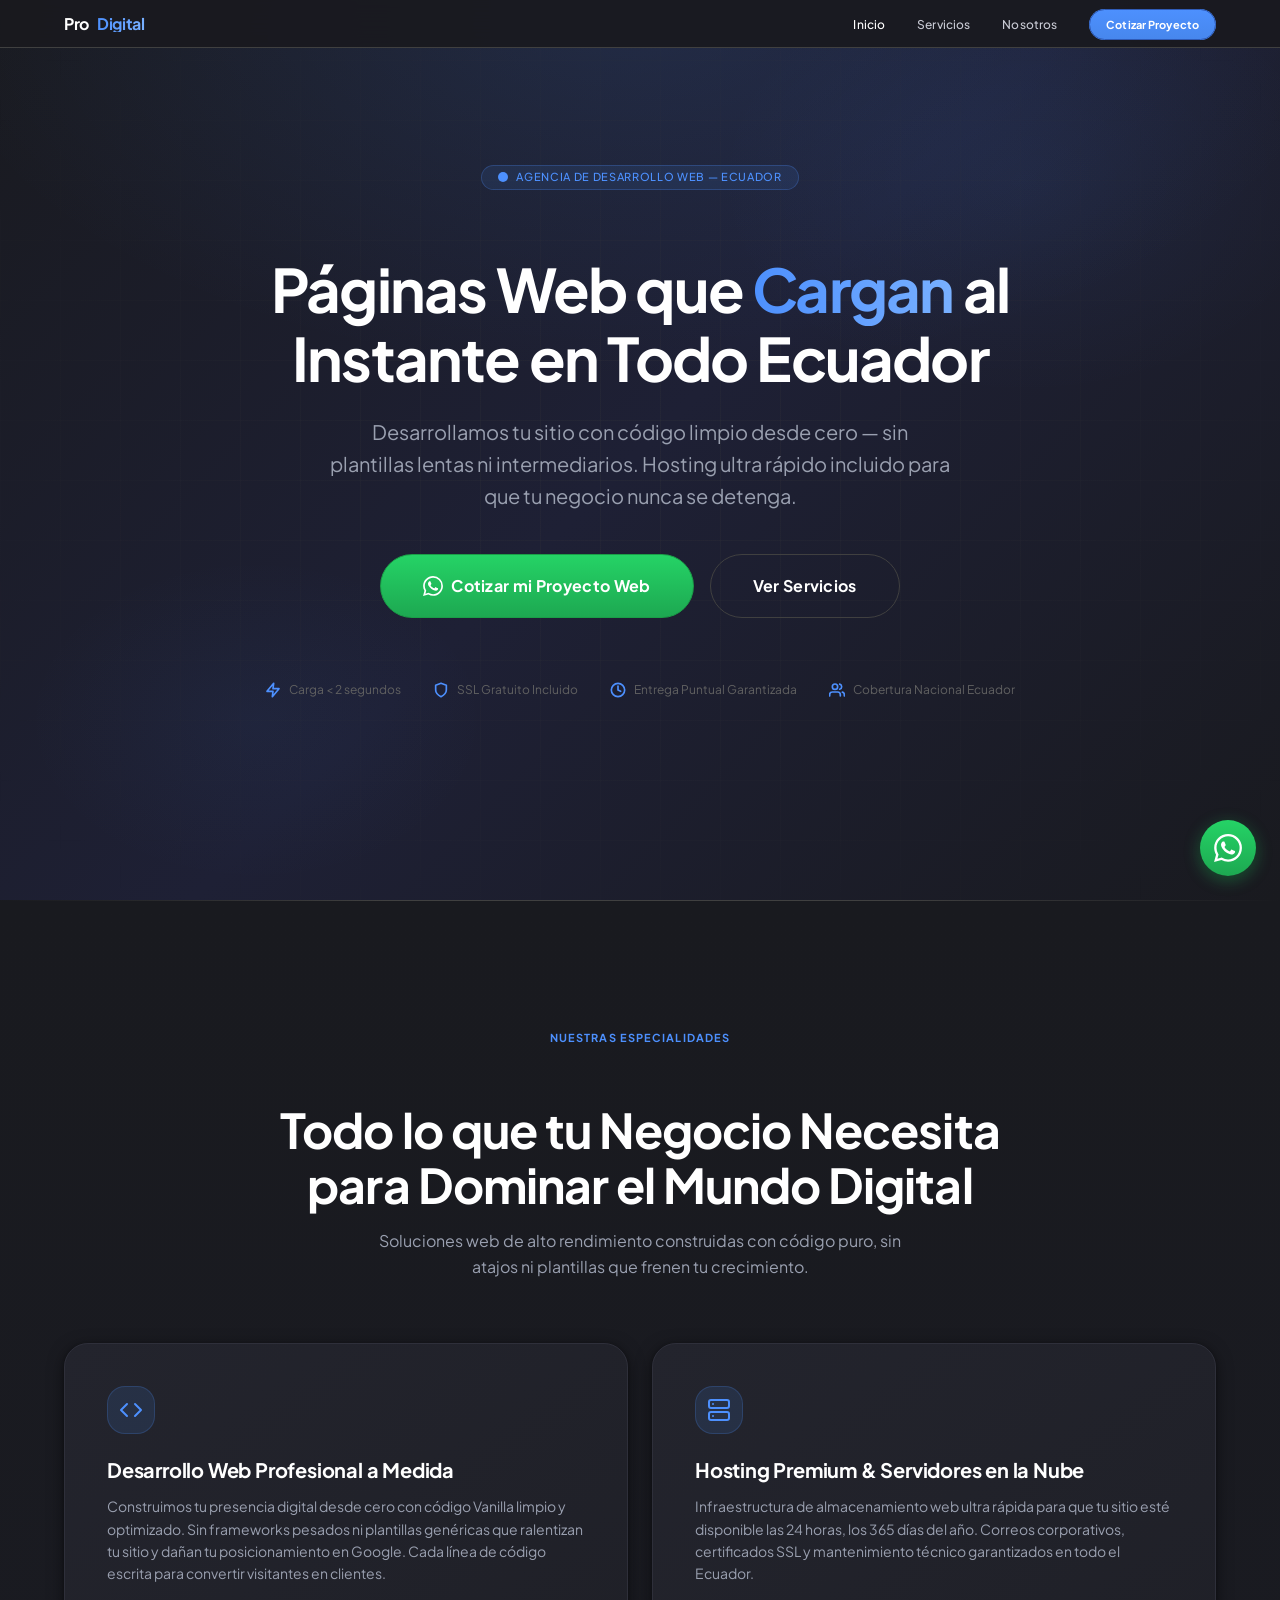
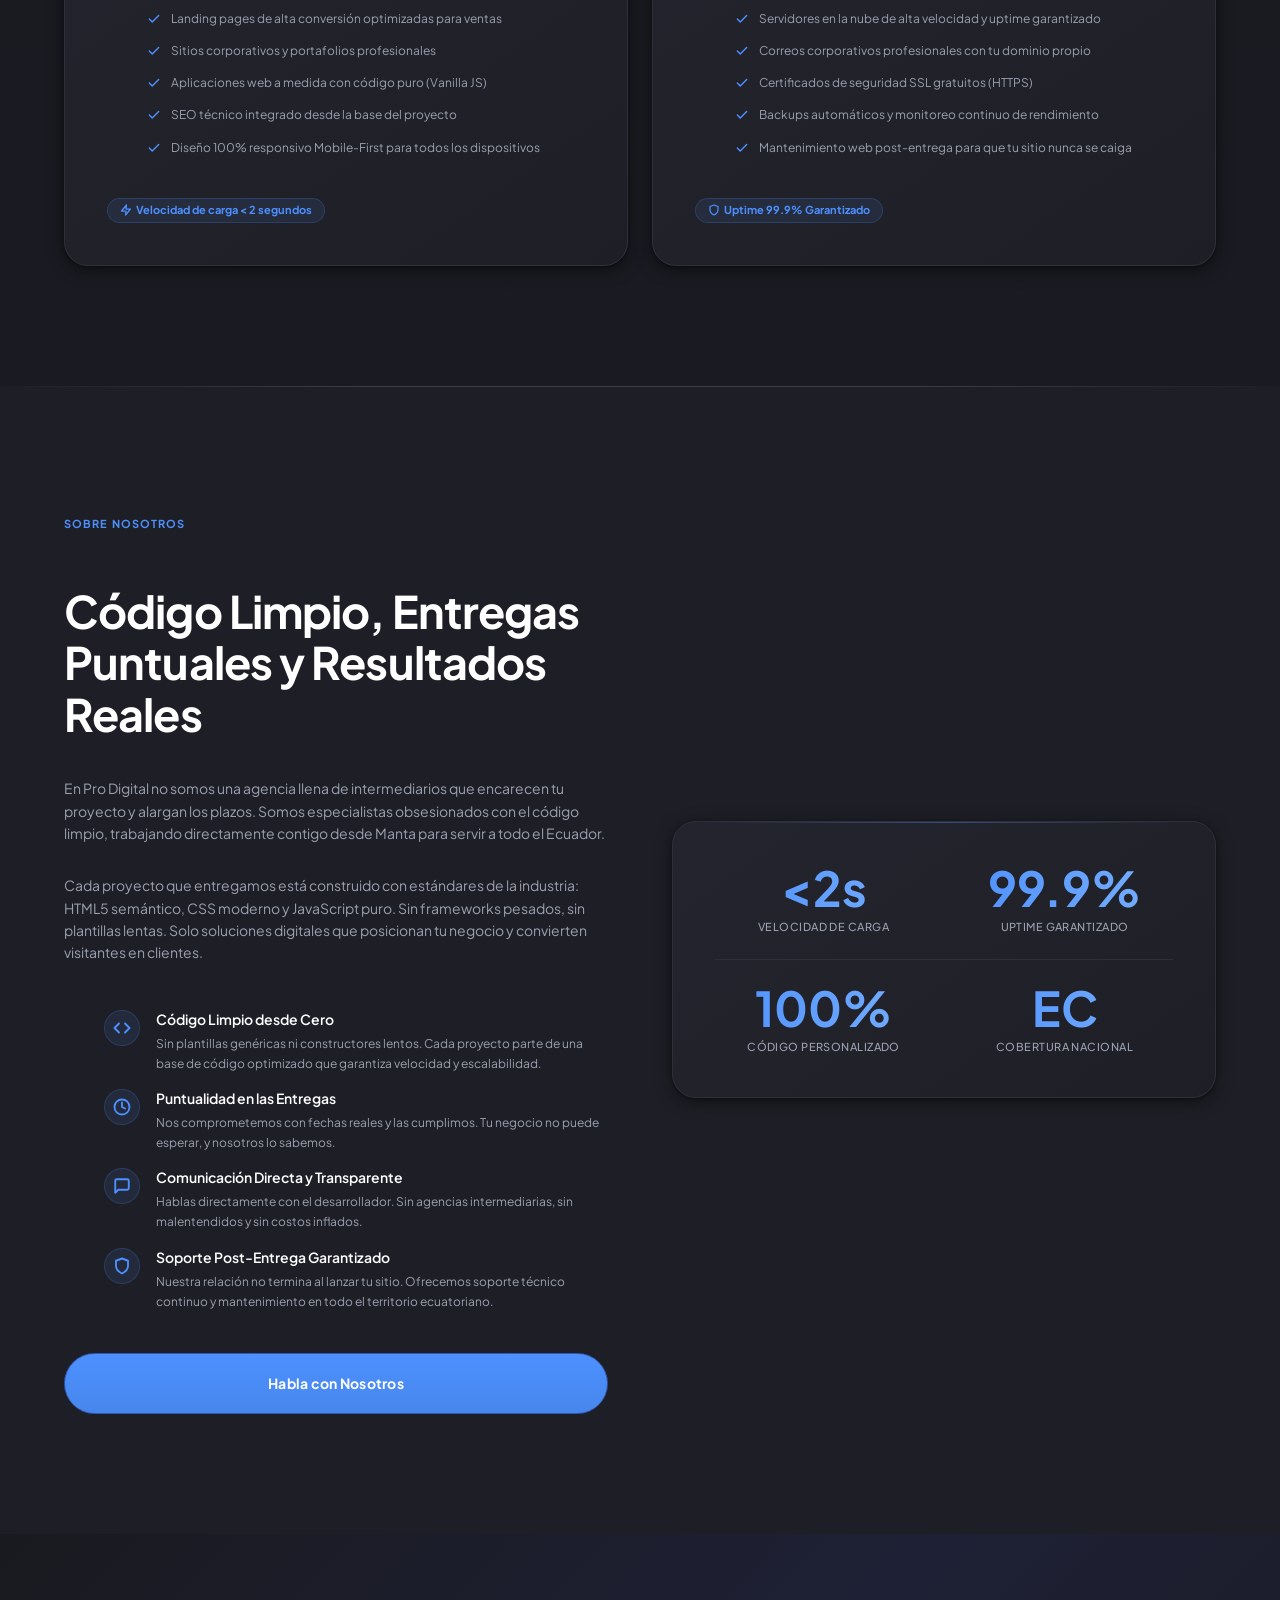
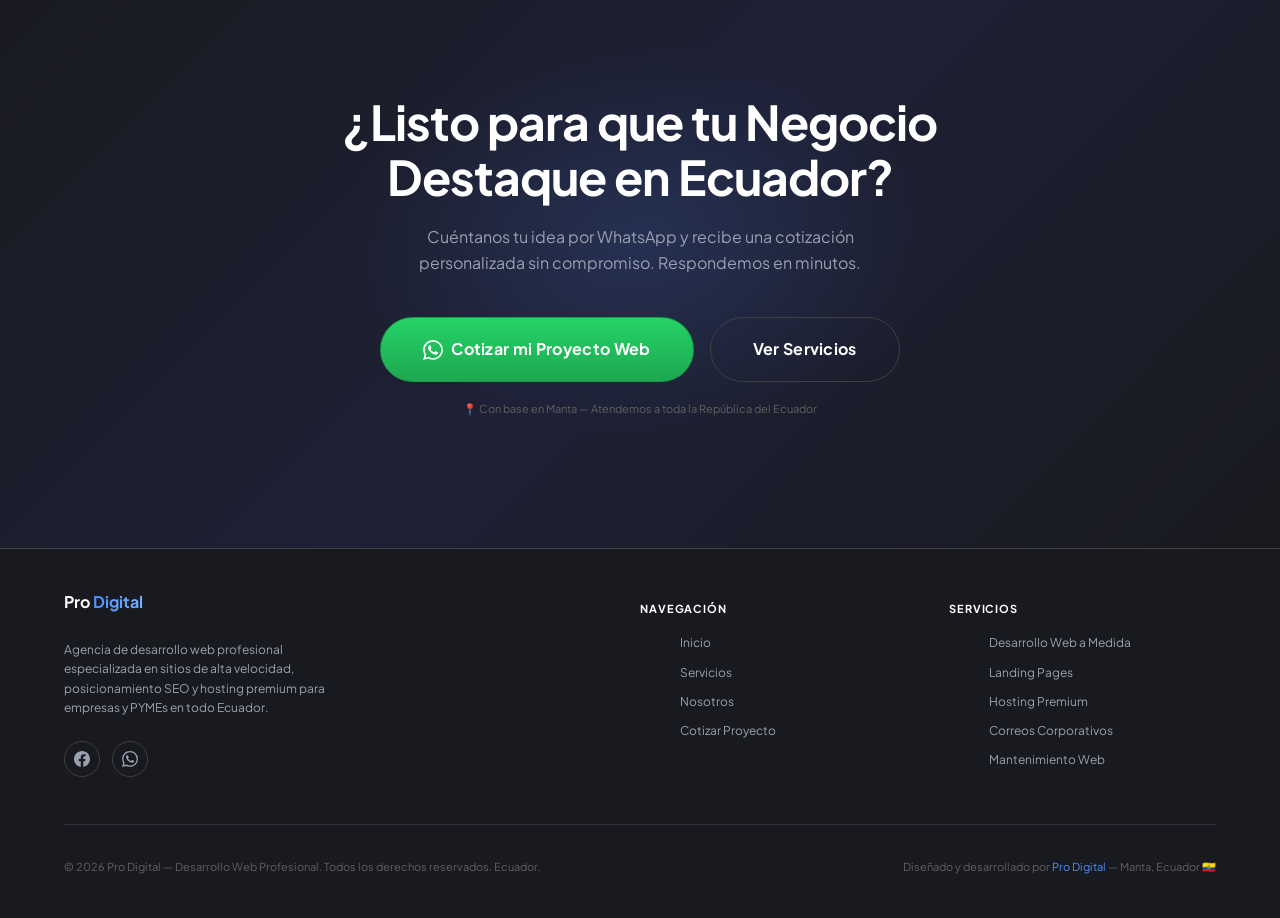
==== Mi pagina Web/index.html @ 0dc7f656 "Update index.html" ====
<!DOCTYPE html>
<html lang="es">
<head>
  <!-- ============================================================
       PRO DIGITAL — index.html
       Agencia de Desarrollo Web Profesional | Ecuador
       ============================================================ -->
  <meta charset="UTF-8" />
  <meta name="viewport" content="width=device-width, initial-scale=1.0" />
  <meta http-equiv="X-UA-Compatible" content="IE=edge" />

  <!-- SEO Básico -->
  <title>Pro Digital — Desarrollo Web Profesional en Ecuador</title>
  <meta name="description" content="Creamos páginas web de alta velocidad, alta conversión y con hosting premium para empresas, profesionales y PYMEs en todo Ecuador. Código limpio desde cero, sin plantillas lentas." />
  <meta name="keywords" content="desarrollo web Ecuador, páginas web profesionales, hosting premium Ecuador, diseño web Manta, agencia web Ecuador, SEO Ecuador, páginas web Manta, desarrollo web Manabí, páginas web para negocios Ecuador, crear página web Ecuador, web profesional Ecuador, diseño web profesional, agencia digital Ecuador" />
  <meta name="author" content="Pro Digital" />
  <meta name="robots" content="index, follow" />

  <!-- Open Graph / Social -->
  <meta property="og:type" content="website" />
  <meta property="og:title" content="Pro Digital — Desarrollo Web Profesional en Ecuador" />
  <meta property="og:description" content="Páginas web cargan en menos de 2 segundos. Código limpio desde cero + hosting ultra rápido para todo Ecuador." />
  <meta property="og:locale" content="es_EC" />
  <meta property="og:url" content="https://www.prodigitalecuador.com" />
  <meta property="og:image" content="https://www.prodigitalecuador.com/og-image.jpg" />
  <meta property="og:image:width" content="1200" />
  <meta property="og:image:height" content="630" />
  <meta property="og:site_name" content="Pro Digital Ecuador" />

  <!-- Twitter Card -->
  <meta name="twitter:card" content="summary_large_image" />
  <meta name="twitter:title" content="Pro Digital — Desarrollo Web Profesional en Ecuador" />
  <meta name="twitter:description" content="Páginas cargan en menos de 2 segundos. Código limpio desde cero + hosting ultra rápido para todo Ecuador." />
  <meta name="twitter:image" content="https://www.prodigitalecuador.com/og-image.jpg" />

  <!-- ============================================================
       PUNTO 8 — SEO LOCAL AVANZADO: JSON-LD Schema.org
       Tipo: ProfessionalService con datos reales de Pro Digital
       ============================================================ -->
  <script type="application/ld+json">
  {
    "@context": "https://schema.org",
    "@type": "ProfessionalService",
    "name": "Pro Digital — Desarrollo Web Profesional",
    "description": "Agencia de desarrollo web profesional especializada en sitios de alta velocidad, posicionamiento SEO y hosting premium para empresas y PYMEs en todo Ecuador. Código limpio desde cero, sin plantillas lentas.",
    "url": "https://www.prodigitalecuador.com",
    "logo": "https://www.prodigitalecuador.com/images/logo.png",
    "image": "https://www.prodigitalecuador.com/images/og-image.jpg",
    "telephone": "+593963143138",
    "email": "contacto@prodigitalecuador.com",
    "foundingDate": "2024",
    "address": {
      "@type": "PostalAddress",
      "streetAddress": "Manta",
      "addressLocality": "Manta",
      "addressRegion": "Manabí",
      "addressCountry": "EC"
    },
    "geo": {
      "@type": "GeoCoordinates",
      "latitude": "-0.9677",
      "longitude": "-80.7089"
    },
    "areaServed": {
      "@type": "Country",
      "name": "Ecuador"
    },
    "serviceType": [
      "Desarrollo Web Profesional a Medida",
      "Landing Pages de Alta Conversión",
      "Hosting Premium y Servidores en la Nube",
      "Correos Corporativos Profesionales",
      "Certificados SSL Gratuitos",
      "Mantenimiento Web",
      "SEO Técnico"
    ],
    "hasOfferCatalog": {
      "@type": "OfferCatalog",
      "name": "Servicios de Desarrollo Web Pro Digital",
      "itemListElement": [
        {
          "@type": "Offer",
          "itemOffered": {
            "@type": "Service",
            "name": "Desarrollo Web Profesional a Medida",
            "description": "Sitios web construidos con código Vanilla limpio y optimizado. Landing pages, sitios corporativos y aplicaciones web sin frameworks pesados ni plantillas genéricas."
          }
        },
        {
          "@type": "Offer",
          "itemOffered": {
            "@type": "Service",
            "name": "Hosting Premium & Servidores en la Nube",
            "description": "Infraestructura ultra rápida con uptime 99.9% garantizado, correos corporativos, certificados SSL y mantenimiento web continuo para todo Ecuador."
          }
        }
      ]
    },
    "contactPoint": {
      "@type": "ContactPoint",
      "contactType": "customer service",
      "telephone": "+593963143138",
      "contactOption": "TollFree",
      "areaServed": "EC",
      "availableLanguage": "Spanish"
    },
    "sameAs": [
      "https://www.facebook.com/prodigitalec"
    ],
    "priceRange": "$$",
    "openingHoursSpecification": {
      "@type": "OpeningHoursSpecification",
      "dayOfWeek": [
        "Monday", "Tuesday", "Wednesday", "Thursday", "Friday"
      ],
      "opens": "09:00",
      "closes": "18:00"
    }
  }
  </script>

  <!-- Preconectar a Google Fonts -->
  <link rel="preconnect" href="https://fonts.googleapis.com" />
  <link rel="preconnect" href="https://fonts.gstatic.com" crossorigin />
  <!-- Carga de fuente no bloqueante -->
  <link
    rel="preload"
    href="https://fonts.googleapis.com/css2?family=Plus+Jakarta+Sans:wght@400;500;600;700&display=swap"
    as="style"
    onload="this.onload=null;this.rel='stylesheet'"
  />
  <!-- Fallback sin JS -->
  <noscript>
    <link
      rel="stylesheet"
      href="https://fonts.googleapis.com/css2?family=Plus+Jakarta+Sans:wght@400;500;600;700&display=swap"
    />
  </noscript>

  <!-- Canonical URL -->
  <link rel="canonical" href="https://www.prodigitalecuador.com" />

  <!-- Reset de estilos -->
  <link rel="stylesheet" href="normalize.css" />

  <!-- Hoja de estilos principal -->
  <link rel="stylesheet" href="styles.css" />

  <!-- Favicon inline SVG -->
  <link
    rel="icon"
    href="data:image/svg+xml,<svg xmlns='http://www.w3.org/2000/svg' viewBox='0 0 32 32'><rect width='32' height='32' rx='8' fill='%234d90fe'/><text x='50%' y='56%' dominant-baseline='middle' text-anchor='middle' font-family='Google Sans,sans-serif' font-weight='700' font-size='18' fill='white'>PD</text></svg>"
  />
</head>

<body>

  <!-- ============================================================
       BOTÓN FLOTANTE DE WHATSAPP
       PUNTO 6 — Fix UX Mobile: tooltip oculto en mobile vía CSS,
       contenedor con overflow:hidden para evitar scroll horizontal
       ============================================================ -->
  <a
    href="https://wa.me/593963143138?text=Hola%2C%20me%20interesa%20cotizar%20mi%20proyecto%20web"
    class="whatsapp-float"
    target="_blank"
    rel="noopener noreferrer"
    aria-label="Contactar por WhatsApp — escríbenos ahora"
    title="Escríbenos por WhatsApp"
  >
    <!-- PUNTO 10 — aria-hidden en SVG decorativo -->
    <svg
      aria-hidden="true"
      focusable="false"
      width="28"
      height="28"
      viewBox="0 0 24 24"
      fill="currentColor"
    >
      <path d="M17.472 14.382c-.297-.149-1.758-.867-2.03-.967-.273-.099-.471-.148-.67.15-.197.297-.767.966-.94 1.164-.173.199-.347.223-.644.075-.297-.15-1.255-.463-2.39-1.475-.883-.788-1.48-1.761-1.653-2.059-.173-.297-.018-.458.13-.606.134-.133.298-.347.446-.52.149-.174.198-.298.298-.497.099-.198.05-.371-.025-.52-.075-.149-.669-1.612-.916-2.207-.242-.579-.487-.5-.669-.51-.173-.008-.371-.01-.57-.01-.198 0-.52.074-.792.372-.272.297-1.04 1.016-1.04 2.479 0 1.462 1.065 2.875 1.213 3.074.149.198 2.096 3.2 5.077 4.487.709.306 1.262.489 1.694.625.712.227 1.36.195 1.871.118.571-.085 1.758-.719 2.006-1.413.248-.694.248-1.289.173-1.413-.074-.124-.272-.198-.57-.347m-5.421 7.403h-.004a9.87 9.87 0 01-5.031-1.378l-.361-.214-3.741.982.998-3.648-.235-.374a9.86 9.86 0 01-1.51-5.26c.001-5.45 4.436-9.884 9.888-9.884 2.64 0 5.122 1.03 6.988 2.898a9.825 9.825 0 012.893 6.994c-.003 5.45-4.437 9.884-9.885 9.884m8.413-18.297A11.815 11.815 0 0012.05 0C5.495 0 .16 5.335.157 11.892c0 2.096.547 4.142 1.588 5.945L.057 24l6.305-1.654a11.882 11.882 0 005.683 1.448h.005c6.554 0 11.89-5.335 11.893-11.893a11.821 11.821 0 00-3.48-8.413Z"/>
    </svg>

    <!-- Tooltip: visible solo en desktop (>=768px) vía CSS -->
    <span class="whatsapp-float__tooltip" aria-hidden="true">¡Escríbenos ahora!</span>
  </a>


  <!-- ============================================================
       HEADER / NAVEGACIÓN PRINCIPAL
       ============================================================ -->
  <header class="site-header" id="site-header">
    <nav class="nav container" aria-label="Navegación principal">

      <!-- Logo -->
      <a href="#home" class="nav__logo" aria-label="Pro Digital — Ir al inicio">
        Pro <span>Digital</span>
      </a>

      <!-- Links de navegación (desktop) -->
      <ul class="nav__links" role="list">
        <li><a href="#home">Inicio</a></li>
        <li><a href="#services">Servicios</a></li>
        <li><a href="#about">Nosotros</a></li>
        <li>
          <a
            href="https://wa.me/593963143138?text=Hola%2C%20me%20interesa%20cotizar%20un%20proyecto%20web%20con%20Pro%20Digital."
            class="nav__cta"
            target="_blank"
            rel="noopener noreferrer"
          >
            Cotizar Proyecto
          </a>
        </li>
      </ul>

      <!-- PUNTOS 9 y 10 — Botón hamburguesa con aria-label,
           aria-expanded y aria-controls correctos -->
      <button
        class="nav__hamburger"
        id="hamburger-btn"
        aria-label="Abrir menú de navegación"
        aria-expanded="false"
        aria-controls="mobile-menu"
        type="button"
      >
        <!-- PUNTO 10 — aria-hidden en líneas decorativas del hamburguesa -->
        <span class="nav__hamburger-line" aria-hidden="true"></span>
        <span class="nav__hamburger-line" aria-hidden="true"></span>
        <span class="nav__hamburger-line" aria-hidden="true"></span>
      </button>

    </nav>

    <!-- Menú móvil desplegable -->
    <nav
      class="nav__mobile-menu"
      id="mobile-menu"
      aria-label="Menú móvil"
      aria-hidden="true"
    >
      <a href="#home" class="mobile-nav-link">Inicio</a>
      <a href="#services" class="mobile-nav-link">Servicios</a>
      <a href="#about" class="mobile-nav-link">Nosotros</a>
      <a
        href="https://wa.me/593963143138?text=Hola%2C%20me%20interesa%20cotizar%20un%20proyecto%20web%20con%20Pro%20Digital."
        class="mobile-nav-link"
        target="_blank"
        rel="noopener noreferrer"
      >
        Cotizar por WhatsApp
      </a>
    </nav>
  </header>


  <!-- ============================================================
       CONTENIDO PRINCIPAL
       ============================================================ -->
  <main>

    <!-- ============================================================
         SECCIÓN HERO
         ============================================================ -->
    <section id="home" class="hero" aria-labelledby="hero-title">
      <div class="hero__content">

        <!-- Badge de presentación -->
        <p class="hero__badge reveal">
          <!-- PUNTO 10 — aria-hidden en SVG decorativo -->
          <svg
            width="10"
            height="10"
            viewBox="0 0 10 10"
            fill="currentColor"
            aria-hidden="true"
            focusable="false"
          >
            <circle cx="5" cy="5" r="5"/>
          </svg>
          Agencia de Desarrollo Web — Ecuador
        </p>

        <!-- H1 principal -->
        <h1 class="hero__title reveal reveal--delay-1" id="hero-title">
          Páginas Web que
          <span class="hero__title-accent">Cargan</span>
          al Instante en Todo Ecuador
        </h1>

        <!-- Subtítulo / propuesta de valor -->
        <p class="hero__subtitle reveal reveal--delay-2">
          Desarrollamos tu sitio con código limpio desde cero — sin plantillas lentas ni
          intermediarios. Hosting ultra rápido incluido para que tu negocio nunca se detenga.
        </p>

        <!-- Grupo de botones CTA -->
        <div class="hero__cta-group reveal reveal--delay-3">
          <a
            href="https://wa.me/593963143138?text=Hola%2C%20me%20interesa%20cotizar%20un%20proyecto%20web%20con%20Pro%20Digital."
            class="btn btn--whatsapp btn--lg"
            target="_blank"
            rel="noopener noreferrer"
            aria-label="Cotizar mi proyecto web por WhatsApp"
          >
            <span class="btn__icon" aria-hidden="true">
              <svg width="20" height="20" viewBox="0 0 24 24" fill="currentColor" aria-hidden="true" focusable="false">
                <path d="M17.472 14.382c-.297-.149-1.758-.867-2.03-.967-.273-.099-.471-.148-.67.15-.197.297-.767.966-.94 1.164-.173.199-.347.223-.644.075-.297-.15-1.255-.463-2.39-1.475-.883-.788-1.48-1.761-1.653-2.059-.173-.297-.018-.458.13-.606.134-.133.298-.347.446-.52.149-.174.198-.298.298-.497.099-.198.05-.371-.025-.52-.075-.149-.669-1.612-.916-2.207-.242-.579-.487-.5-.669-.51-.173-.008-.371-.01-.57-.01-.198 0-.52.074-.792.372-.272.297-1.04 1.016-1.04 2.479 0 1.462 1.065 2.875 1.213 3.074.149.198 2.096 3.2 5.077 4.487.709.306 1.262.489 1.694.625.712.227 1.36.195 1.871.118.571-.085 1.758-.719 2.006-1.413.248-.694.248-1.289.173-1.413-.074-.124-.272-.198-.57-.347m-5.421 7.403h-.004a9.87 9.87 0 01-5.031-1.378l-.361-.214-3.741.982.998-3.648-.235-.374a9.86 9.86 0 01-1.51-5.26c.001-5.45 4.436-9.884 9.888-9.884 2.64 0 5.122 1.03 6.988 2.898a9.825 9.825 0 012.893 6.994c-.003 5.45-4.437 9.884-9.885 9.884m8.413-18.297A11.815 11.815 0 0012.05 0C5.495 0 .16 5.335.157 11.892c0 2.096.547 4.142 1.588 5.945L.057 24l6.305-1.654a11.882 11.882 0 005.683 1.448h.005c6.554 0 11.89-5.335 11.893-11.893a11.821 11.821 0 00-3.48-8.413z"/>
              </svg>
            </span>
            Cotizar mi Proyecto Web
          </a>
          <a href="#services" class="btn btn--secondary btn--lg">
            Ver Servicios
          </a>
        </div>

        <!-- Indicadores de confianza -->
        <div class="hero__trust reveal reveal--delay-4" aria-label="Indicadores de confianza">

          <div class="hero__trust-item">
            <!-- PUNTO 10 — aria-hidden en todos los SVG decorativos -->
            <svg width="16" height="16" viewBox="0 0 24 24" fill="none" stroke="currentColor" stroke-width="2.5" stroke-linecap="round" stroke-linejoin="round" aria-hidden="true" focusable="false">
              <polyline points="13 2 3 14 12 14 11 22 21 10 12 10 13 2"/>
            </svg>
            <span>Carga &lt; 2 segundos</span>
          </div>

          <div class="hero__trust-item">
            <svg width="16" height="16" viewBox="0 0 24 24" fill="none" stroke="currentColor" stroke-width="2.5" stroke-linecap="round" stroke-linejoin="round" aria-hidden="true" focusable="false">
              <path d="M12 22s8-4 8-10V5l-8-3-8 3v7c0 6 8 10 8 10z"/>
            </svg>
            <span>SSL Gratuito Incluido</span>
          </div>

          <div class="hero__trust-item">
            <svg width="16" height="16" viewBox="0 0 24 24" fill="none" stroke="currentColor" stroke-width="2.5" stroke-linecap="round" stroke-linejoin="round" aria-hidden="true" focusable="false">
              <circle cx="12" cy="12" r="10"/>
              <polyline points="12 6 12 12 16 14"/>
            </svg>
            <span>Entrega Puntual Garantizada</span>
          </div>

          <div class="hero__trust-item">
            <svg width="16" height="16" viewBox="0 0 24 24" fill="none" stroke="currentColor" stroke-width="2.5" stroke-linecap="round" stroke-linejoin="round" aria-hidden="true" focusable="false">
              <path d="M17 21v-2a4 4 0 0 0-4-4H5a4 4 0 0 0-4 4v2"/>
              <circle cx="9" cy="7" r="4"/>
              <path d="M23 21v-2a4 4 0 0 0-3-3.87"/>
              <path d="M16 3.13a4 4 0 0 1 0 7.75"/>
            </svg>
            <span>Cobertura Nacional Ecuador</span>
          </div>

        </div>

      </div>
    </section>


    <!-- ============================================================
         SECCIÓN DE SERVICIOS
         ============================================================ -->
    <section id="services" class="services" aria-labelledby="services-title">
      <div class="container">

        <!-- Encabezado de sección -->
        <header class="section-header reveal">
          <p class="section-header__label">Nuestras Especialidades</p>
          <h2 class="section-header__title" id="services-title">
            Todo lo que tu Negocio Necesita
            <br />para Dominar el Mundo Digital
          </h2>
          <p class="section-header__subtitle">
            Soluciones web de alto rendimiento construidas con código puro,
            sin atajos ni plantillas que frenen tu crecimiento.
          </p>
        </header>

        <!-- Grid de tarjetas de servicios -->
        <div class="services__grid">

          <!-- Tarjeta 1: Desarrollo Web Profesional -->
          <article class="service-card reveal reveal--delay-1" aria-labelledby="service-dev-title">

            <!-- PUNTO 10 — aria-hidden en ícono decorativo -->
            <div class="service-card__icon" aria-hidden="true">
              <svg width="24" height="24" viewBox="0 0 24 24" fill="none" stroke="currentColor" stroke-width="2" stroke-linecap="round" stroke-linejoin="round" focusable="false">
                <polyline points="16 18 22 12 16 6"/>
                <polyline points="8 6 2 12 8 18"/>
              </svg>
            </div>

            <h3 class="service-card__title" id="service-dev-title">
              Desarrollo Web Profesional a Medida
            </h3>

            <p class="service-card__description">
              Construimos tu presencia digital desde cero con código Vanilla limpio y optimizado.
              Sin frameworks pesados ni plantillas genéricas que ralentizan tu sitio y dañan tu
              posicionamiento en Google. Cada línea de código escrita para convertir visitantes en clientes.
            </p>

            <!-- Lista de características -->
            <ul class="service-card__features" role="list">
              <li class="service-card__feature">
                <span class="service-card__feature-icon" aria-hidden="true">
                  <svg width="14" height="14" viewBox="0 0 24 24" fill="none" stroke="currentColor" stroke-width="2.5" stroke-linecap="round" stroke-linejoin="round" focusable="false">
                    <polyline points="20 6 9 17 4 12"/>
                  </svg>
                </span>
                <span>Landing pages de alta conversión optimizadas para ventas</span>
              </li>
              <li class="service-card__feature">
                <span class="service-card__feature-icon" aria-hidden="true">
                  <svg width="14" height="14" viewBox="0 0 24 24" fill="none" stroke="currentColor" stroke-width="2.5" stroke-linecap="round" stroke-linejoin="round" focusable="false">
                    <polyline points="20 6 9 17 4 12"/>
                  </svg>
                </span>
                <span>Sitios corporativos y portafolios profesionales</span>
              </li>
              <li class="service-card__feature">
                <span class="service-card__feature-icon" aria-hidden="true">
                  <svg width="14" height="14" viewBox="0 0 24 24" fill="none" stroke="currentColor" stroke-width="2.5" stroke-linecap="round" stroke-linejoin="round" focusable="false">
                    <polyline points="20 6 9 17 4 12"/>
                  </svg>
                </span>
                <span>Aplicaciones web a medida con código puro (Vanilla JS)</span>
              </li>
              <li class="service-card__feature">
                <span class="service-card__feature-icon" aria-hidden="true">
                  <svg width="14" height="14" viewBox="0 0 24 24" fill="none" stroke="currentColor" stroke-width="2.5" stroke-linecap="round" stroke-linejoin="round" focusable="false">
                    <polyline points="20 6 9 17 4 12"/>
                  </svg>
                </span>
                <span>SEO técnico integrado desde la base del proyecto</span>
              </li>
              <li class="service-card__feature">
                <span class="service-card__feature-icon" aria-hidden="true">
                  <svg width="14" height="14" viewBox="0 0 24 24" fill="none" stroke="currentColor" stroke-width="2.5" stroke-linecap="round" stroke-linejoin="round" focusable="false">
                    <polyline points="20 6 9 17 4 12"/>
                  </svg>
                </span>
                <span>Diseño 100% responsivo Mobile-First para todos los dispositivos</span>
              </li>
            </ul>

            <!-- Badge de métrica -->
            <div class="service-card__badge" aria-label="Velocidad de carga menor a 2 segundos">
              <svg width="12" height="12" viewBox="0 0 24 24" fill="none" stroke="currentColor" stroke-width="2.5" stroke-linecap="round" stroke-linejoin="round" aria-hidden="true" focusable="false">
                <polyline points="13 2 3 14 12 14 11 22 21 10 12 10 13 2"/>
              </svg>
              Velocidad de carga &lt; 2 segundos
            </div>

          </article>


          <!-- Tarjeta 2: Hosting Premium y Servidores -->
          <article class="service-card reveal reveal--delay-2" aria-labelledby="service-hosting-title">

            <!-- PUNTO 10 — aria-hidden en ícono decorativo -->
            <div class="service-card__icon" aria-hidden="true">
              <svg width="24" height="24" viewBox="0 0 24 24" fill="none" stroke="currentColor" stroke-width="2" stroke-linecap="round" stroke-linejoin="round" focusable="false">
                <rect x="2" y="2" width="20" height="8" rx="2" ry="2"/>
                <rect x="2" y="14" width="20" height="8" rx="2" ry="2"/>
                <line x1="6" y1="6" x2="6.01" y2="6"/>
                <line x1="6" y1="18" x2="6.01" y2="18"/>
              </svg>
            </div>

            <h3 class="service-card__title" id="service-hosting-title">
              Hosting Premium &amp; Servidores en la Nube
            </h3>

            <p class="service-card__description">
              Infraestructura de almacenamiento web ultra rápida para que tu sitio esté disponible
              las 24 horas, los 365 días del año. Correos corporativos, certificados SSL y
              mantenimiento técnico garantizados en todo el Ecuador.
            </p>

            <!-- Lista de características -->
            <ul class="service-card__features" role="list">
              <li class="service-card__feature">
                <span class="service-card__feature-icon" aria-hidden="true">
                  <svg width="14" height="14" viewBox="0 0 24 24" fill="none" stroke="currentColor" stroke-width="2.5" stroke-linecap="round" stroke-linejoin="round" focusable="false">
                    <polyline points="20 6 9 17 4 12"/>
                  </svg>
                </span>
                <span>Servidores en la nube de alta velocidad y uptime garantizado</span>
              </li>
              <li class="service-card__feature">
                <span class="service-card__feature-icon" aria-hidden="true">
                  <svg width="14" height="14" viewBox="0 0 24 24" fill="none" stroke="currentColor" stroke-width="2.5" stroke-linecap="round" stroke-linejoin="round" focusable="false">
                    <polyline points="20 6 9 17 4 12"/>
                  </svg>
                </span>
                <span>Correos corporativos profesionales con tu dominio propio</span>
              </li>
              <li class="service-card__feature">
                <span class="service-card__feature-icon" aria-hidden="true">
                  <svg width="14" height="14" viewBox="0 0 24 24" fill="none" stroke="currentColor" stroke-width="2.5" stroke-linecap="round" stroke-linejoin="round" focusable="false">
                    <polyline points="20 6 9 17 4 12"/>
                  </svg>
                </span>
                <span>Certificados de seguridad SSL gratuitos (HTTPS)</span>
              </li>
              <li class="service-card__feature">
                <span class="service-card__feature-icon" aria-hidden="true">
                  <svg width="14" height="14" viewBox="0 0 24 24" fill="none" stroke="currentColor" stroke-width="2.5" stroke-linecap="round" stroke-linejoin="round" focusable="false">
                    <polyline points="20 6 9 17 4 12"/>
                  </svg>
                </span>
                <span>Backups automáticos y monitoreo continuo de rendimiento</span>
              </li>
              <li class="service-card__feature">
                <span class="service-card__feature-icon" aria-hidden="true">
                  <svg width="14" height="14" viewBox="0 0 24 24" fill="none" stroke="currentColor" stroke-width="2.5" stroke-linecap="round" stroke-linejoin="round" focusable="false">
                    <polyline points="20 6 9 17 4 12"/>
                  </svg>
                </span>
                <span>Mantenimiento web post-entrega para que tu sitio nunca se caiga</span>
              </li>
            </ul>

            <!-- Badge de disponibilidad -->
            <div class="service-card__badge" aria-label="Uptime 99.9% garantizado">
              <svg width="12" height="12" viewBox="0 0 24 24" fill="none" stroke="currentColor" stroke-width="2.5" stroke-linecap="round" stroke-linejoin="round" aria-hidden="true" focusable="false">
                <path d="M12 22s8-4 8-10V5l-8-3-8 3v7c0 6 8 10 8 10z"/>
              </svg>
              Uptime 99.9% Garantizado
            </div>

          </article>

        </div>
      </div>
    </section>


    <!-- ============================================================
         SECCIÓN SOBRE NOSOTROS
         ============================================================ -->
    <section id="about" class="about" aria-labelledby="about-title">
      <div class="container">
        <div class="about__grid">

          <!-- Columna de texto -->
          <div class="about__content">

            <p class="about__label reveal">Sobre Nosotros</p>

            <h2 class="about__title reveal reveal--delay-1" id="about-title">
              Código Limpio, Entregas
              <br />Puntuales y Resultados Reales
            </h2>

            <p class="about__body reveal reveal--delay-2">
              En Pro Digital no somos una agencia llena de intermediarios que encarecen tu proyecto
              y alargan los plazos. Somos especialistas obsesionados con el código limpio,
              trabajando directamente contigo desde Manta para servir a todo el Ecuador.
            </p>

            <p class="about__body reveal reveal--delay-3">
              Cada proyecto que entregamos está construido con estándares de la industria:
              HTML5 semántico, CSS moderno y JavaScript puro. Sin frameworks pesados, sin
              plantillas lentas. Solo soluciones digitales que posicionan tu negocio y convierten
              visitantes en clientes.
            </p>

            <!-- Lista de diferenciadores -->
            <ul class="about__differentiators reveal reveal--delay-3" role="list">

              <li class="about__differentiator">
                <!-- PUNTO 10 — aria-hidden en ícono decorativo -->
                <div class="about__differentiator-icon" aria-hidden="true">
                  <svg width="18" height="18" viewBox="0 0 24 24" fill="none" stroke="currentColor" stroke-width="2.5" stroke-linecap="round" stroke-linejoin="round" focusable="false">
                    <polyline points="16 18 22 12 16 6"/>
                    <polyline points="8 6 2 12 8 18"/>
                  </svg>
                </div>
                <div class="about__differentiator-text">
                  <strong>Código Limpio desde Cero</strong>
                  <span>Sin plantillas genéricas ni constructores lentos. Cada proyecto parte de una base de código optimizado que garantiza velocidad y escalabilidad.</span>
                </div>
              </li>

              <li class="about__differentiator">
                <div class="about__differentiator-icon" aria-hidden="true">
                  <svg width="18" height="18" viewBox="0 0 24 24" fill="none" stroke="currentColor" stroke-width="2.5" stroke-linecap="round" stroke-linejoin="round" focusable="false">
                    <circle cx="12" cy="12" r="10"/>
                    <polyline points="12 6 12 12 16 14"/>
                  </svg>
                </div>
                <div class="about__differentiator-text">
                  <strong>Puntualidad en las Entregas</strong>
                  <span>Nos comprometemos con fechas reales y las cumplimos. Tu negocio no puede esperar, y nosotros lo sabemos.</span>
                </div>
              </li>

              <li class="about__differentiator">
                <div class="about__differentiator-icon" aria-hidden="true">
                  <svg width="18" height="18" viewBox="0 0 24 24" fill="none" stroke="currentColor" stroke-width="2.5" stroke-linecap="round" stroke-linejoin="round" focusable="false">
                    <path d="M21 15a2 2 0 0 1-2 2H7l-4 4V5a2 2 0 0 1 2-2h14a2 2 0 0 1 2 2z"/>
                  </svg>
                </div>
                <div class="about__differentiator-text">
                  <strong>Comunicación Directa y Transparente</strong>
                  <span>Hablas directamente con el desarrollador. Sin agencias intermediarias, sin malentendidos y sin costos inflados.</span>
                </div>
              </li>

              <li class="about__differentiator">
                <div class="about__differentiator-icon" aria-hidden="true">
                  <svg width="18" height="18" viewBox="0 0 24 24" fill="none" stroke="currentColor" stroke-width="2.5" stroke-linecap="round" stroke-linejoin="round" focusable="false">
                    <path d="M12 22s8-4 8-10V5l-8-3-8 3v7c0 6 8 10 8 10z"/>
                  </svg>
                </div>
                <div class="about__differentiator-text">
                  <strong>Soporte Post-Entrega Garantizado</strong>
                  <span>Nuestra relación no termina al lanzar tu sitio. Ofrecemos soporte técnico continuo y mantenimiento en todo el territorio ecuatoriano.</span>
                </div>
              </li>

            </ul>

            <!-- CTA secundario -->
            <a
              href="https://wa.me/593963143138?text=Hola%2C%20me%20interesa%20conocer%20m%C3%A1s%20sobre%20Pro%20Digital."
              class="btn btn--primary reveal reveal--delay-4"
              target="_blank"
              rel="noopener noreferrer"
              aria-label="Habla con nosotros por WhatsApp"
            >
              Habla con Nosotros
            </a>

          </div>

          <!-- Columna visual: panel con métricas -->
          <div class="about__visual reveal reveal--right reveal--delay-2">
            <div class="about__panel" role="region" aria-label="Métricas de Pro Digital">

              <!-- Métricas principales -->
              <div class="about__metrics">

                <div class="about__metric">
                  <div class="about__metric-value" aria-label="Menos de 2 segundos de carga">&lt;2s</div>
                  <div class="about__metric-label">Velocidad de carga</div>
                </div>

                <div class="about__metric">
                  <div class="about__metric-value" aria-label="99.9% de uptime">99.9%</div>
                  <div class="about__metric-label">Uptime garantizado</div>
                </div>

                <!-- Divisor -->
                <div class="about__metrics-divider" role="separator" aria-hidden="true"></div>

                <div class="about__metric">
                  <div class="about__metric-value" aria-label="100% código personalizado">100%</div>
                  <div class="about__metric-label">Código personalizado</div>
                </div>

                <div class="about__metric">
                  <div class="about__metric-value" aria-label="Cobertura en todo Ecuador">EC</div>
                  <div class="about__metric-label">Cobertura nacional</div>
                </div>

              </div>

            </div>
          </div>

        </div>
      </div>
    </section>


    <!-- ============================================================
         SECCIÓN CTA FINAL / COTIZAR
         ============================================================ -->
    <section id="quote" class="cta-section" aria-labelledby="cta-title">
      <div class="container--narrow">

        <h2 class="cta-section__title reveal" id="cta-title">
          ¿Listo para que tu Negocio
          <br />Destaque en Ecuador?
        </h2>

        <p class="cta-section__subtitle reveal reveal--delay-1">
          Cuéntanos tu idea por WhatsApp y recibe una cotización personalizada
          sin compromiso. Respondemos en minutos.
        </p>

        <div class="cta-section__actions reveal reveal--delay-2">
          <a
            href="https://wa.me/593963143138?text=Hola%2C%20me%20interesa%20cotizar%20un%20proyecto%20web%20con%20Pro%20Digital.%20Mi%20negocio%20es..."
            class="btn btn--whatsapp btn--lg"
            target="_blank"
            rel="noopener noreferrer"
            aria-label="Cotizar mi proyecto web por WhatsApp"
          >
            <span class="btn__icon" aria-hidden="true">
              <svg width="20" height="20" viewBox="0 0 24 24" fill="currentColor" aria-hidden="true" focusable="false">
                <path d="M17.472 14.382c-.297-.149-1.758-.867-2.03-.967-.273-.099-.471-.148-.67.15-.197.297-.767.966-.94 1.164-.173.199-.347.223-.644.075-.297-.15-1.255-.463-2.39-1.475-.883-.788-1.48-1.761-1.653-2.059-.173-.297-.018-.458.13-.606.134-.133.298-.347.446-.52.149-.174.198-.298.298-.497.099-.198.05-.371-.025-.52-.075-.149-.669-1.612-.916-2.207-.242-.579-.487-.5-.669-.51-.173-.008-.371-.01-.57-.01-.198 0-.52.074-.792.372-.272.297-1.04 1.016-1.04 2.479 0 1.462 1.065 2.875 1.213 3.074.149.198 2.096 3.2 5.077 4.487.709.306 1.262.489 1.694.625.712.227 1.36.195 1.871.118.571-.085 1.758-.719 2.006-1.413.248-.694.248-1.289.173-1.413-.074-.124-.272-.198-.57-.347m-5.421 7.403h-.004a9.87 9.87 0 01-5.031-1.378l-.361-.214-3.741.982.998-3.648-.235-.374a9.86 9.86 0 01-1.51-5.26c.001-5.45 4.436-9.884 9.888-9.884 2.64 0 5.122 1.03 6.988 2.898a9.825 9.825 0 012.893 6.994c-.003 5.45-4.437 9.884-9.885 9.884m8.413-18.297A11.815 11.815 0 0012.05 0C5.495 0 .16 5.335.157 11.892c0 2.096.547 4.142 1.588 5.945L.057 24l6.305-1.654a11.882 11.882 0 005.683 1.448h.005c6.554 0 11.89-5.335 11.893-11.893a11.821 11.821 0 00-3.48-8.413z"/>
              </svg>
            </span>
            Cotizar mi Proyecto Web
          </a>
          <a href="#services" class="btn btn--secondary btn--lg">
            Ver Servicios
          </a>
        </div>

        <p class="cta-section__note reveal reveal--delay-3">
          📍 Con base en Manta — Atendemos a toda la República del Ecuador
        </p>

      </div>
    </section>

  </main>


  <!-- ============================================================
       FOOTER
       ============================================================ -->
  <footer class="site-footer" aria-label="Pie de página">
    <div class="container">

      <!-- Grid de tres columnas -->
      <div class="site-footer__grid">

        <!-- Columna 1: Marca y descripción -->
        <div class="footer-brand">
          <a href="#home" class="footer-brand__logo" aria-label="Pro Digital — Ir al inicio">
            Pro <span>Digital</span>
          </a>
          <p class="footer-brand__description">
            Agencia de desarrollo web profesional especializada en sitios de alta velocidad,
            posicionamiento SEO y hosting premium para empresas y PYMEs en todo Ecuador.
          </p>
          <!-- Redes sociales -->
          <nav class="footer-brand__social" aria-label="Redes sociales de Pro Digital">
            <a
              href="https://www.facebook.com/prodigitalec"
              class="footer-social-link"
              target="_blank"
              rel="noopener noreferrer"
              aria-label="Visitar la página de Facebook de Pro Digital"
            >
              <!-- PUNTO 10 — aria-hidden en SVG de red social (el aria-label del <a> lo describe) -->
              <svg width="16" height="16" viewBox="0 0 24 24" fill="currentColor" aria-hidden="true" focusable="false">
                <path d="M24 12.073c0-6.627-5.373-12-12-12s-12 5.373-12 12c0 5.99 4.388 10.954 10.125 11.854v-8.385H7.078v-3.47h3.047V9.43c0-3.007 1.792-4.669 4.533-4.669 1.312 0 2.686.235 2.686.235v2.953H15.83c-1.491 0-1.956.925-1.956 1.874v2.25h3.328l-.532 3.47h-2.796v8.385C19.612 23.027 24 18.062 24 12.073z"/>
              </svg>
            </a>
            <a
              href="https://wa.me/593963143138"
              class="footer-social-link"
              target="_blank"
              rel="noopener noreferrer"
              aria-label="Contactar a Pro Digital por WhatsApp"
            >
              <svg width="16" height="16" viewBox="0 0 24 24" fill="currentColor" aria-hidden="true" focusable="false">
                <path d="M17.472 14.382c-.297-.149-1.758-.867-2.03-.967-.273-.099-.471-.148-.67.15-.197.297-.767.966-.94 1.164-.173.199-.347.223-.644.075-.297-.15-1.255-.463-2.39-1.475-.883-.788-1.48-1.761-1.653-2.059-.173-.297-.018-.458.13-.606.134-.133.298-.347.446-.52.149-.174.198-.298.298-.497.099-.198.05-.371-.025-.52-.075-.149-.669-1.612-.916-2.207-.242-.579-.487-.5-.669-.51-.173-.008-.371-.01-.57-.01-.198 0-.52.074-.792.372-.272.297-1.04 1.016-1.04 2.479 0 1.462 1.065 2.875 1.213 3.074.149.198 2.096 3.2 5.077 4.487.709.306 1.262.489 1.694.625.712.227 1.36.195 1.871.118.571-.085 1.758-.719 2.006-1.413.248-.694.248-1.289.173-1.413-.074-.124-.272-.198-.57-.347m-5.421 7.403h-.004a9.87 9.87 0 01-5.031-1.378l-.361-.214-3.741.982.998-3.648-.235-.374a9.86 9.86 0 01-1.51-5.26c.001-5.45 4.436-9.884 9.888-9.884 2.64 0 5.122 1.03 6.988 2.898a9.825 9.825 0 012.893 6.994c-.003 5.45-4.437 9.884-9.885 9.884m8.413-18.297A11.815 11.815 0 0012.05 0C5.495 0 .16 5.335.157 11.892c0 2.096.547 4.142 1.588 5.945L.057 24l6.305-1.654a11.882 11.882 0 005.683 1.448h.005c6.554 0 11.89-5.335 11.893-11.893a11.821 11.821 0 00-3.48-8.413z"/>
              </svg>
            </a>
          </nav>
        </div>

        <!-- Columna 2: Navegación rápida -->
        <nav aria-label="Navegación rápida del pie de página">
          <p class="footer-nav__title">Navegación</p>
          <ul class="footer-nav__list" role="list">
            <li><a href="#home">Inicio</a></li>
            <li><a href="#services">Servicios</a></li>
            <li><a href="#about">Nosotros</a></li>
            <li>
              <a
                href="https://wa.me/593963143138?text=Hola%2C%20me%20interesa%20cotizar%20un%20proyecto%20web."
                target="_blank"
                rel="noopener noreferrer"
              >
                Cotizar Proyecto
              </a>
            </li>
          </ul>
        </nav>

        <!-- Columna 3: Servicios -->
        <nav aria-label="Servicios de Pro Digital">
          <p class="footer-nav__title">Servicios</p>
          <ul class="footer-nav__list" role="list">
            <li><a href="#services">Desarrollo Web a Medida</a></li>
            <li><a href="#services">Landing Pages</a></li>
            <li><a href="#services">Hosting Premium</a></li>
            <li><a href="#services">Correos Corporativos</a></li>
            <li><a href="#services">Mantenimiento Web</a></li>
          </ul>
        </nav>

      </div>

      <!-- Línea inferior: derechos y créditos -->
      <div class="site-footer__bottom">
        <p class="footer-copyright">
          &copy; <span id="year"></span> Pro Digital — Desarrollo Web Profesional.
          Todos los derechos reservados. Ecuador.
        </p>
        <p class="footer-credits">
          Diseñado y desarrollado por
          <a href="#home" aria-label="Pro Digital">Pro Digital</a>
          &mdash; Manta, Ecuador 🇪🇨
        </p>
      </div>

    </div>
  </footer>


  <!-- ============================================================
       JAVASCRIPT VANILLA — js/script.js
       ============================================================ -->
  <script src="script.js" defer></script>

  <!-- Script inline mínimo: año dinámico (no requiere archivo externo) -->
  <script>
    document.getElementById('year').textContent = new Date().getFullYear();
  </script>

</body>
</html>
---- Mi pagina Web/styles.css ----
/* ============================================================
   PRO DIGITAL — css/styles.css
   ============================================================ */


/* ============================================================
   1. VARIABLES DE DISEÑO — PALETA STITCH + EXTENSIONES PRO DIGITAL
 
 ============================================================ */

*, *::before, *::after {
    box-sizing: border-box;
}
 
:root {
  /* --- Colores base (extraídos del shell HTML de Stitch) --- */
  --color-bg-primary:        #191a1f;   /* Fondo principal Stitch html/body */
  --color-bg-secondary:      #1e1f26;   /* Fondo de secciones alternas */
  --color-bg-card:           #23242d;   /* Fondo de tarjetas/paneles */
  --color-bg-card-hover:     #2a2b36;   /* Tarjeta en hover */
  --color-surface-high:      #2e2f3a;   /* dt-surface-container-high Stitch */
  --color-surface-mid:       #252630;   /* Superficie media */

  /* --- Bordes (extraídos directamente del sidebar Stitch) --- */
  --color-border:            #404040;   /* border-right: 1px solid #404040 */
  --color-border-subtle:     #2e2f3a;   /* Borde más sutil para cards */
  --color-border-focus:      #4d90fe;   /* Focus ring Stitch (goog-buttonset) */

  /* --- Tipografía y texto (Stitch body color: #fff) --- */
  --color-text-primary:      #ffffff;   /* Texto principal */
  --color-text-secondary:    #9aa0b0;   /* Texto secundario/subtítulos */
  --color-text-muted:        #616161;   /* picker-close-button-svg fill */
  --color-text-nav:          #c8cad4;   /* Links de navegación */

  /* --- Azul primario Stitch (goog-buttonset-action) --- */
  --color-accent-primary:    #4d90fe;   /* Azul principal Stitch */
  --color-accent-primary-hv: #357ae8;   /* Hover state del botón azul Stitch */
  --color-accent-primary-dk: #2f5bb7;   /* Active/border del botón Stitch */
  --color-accent-secondary:  #4787ed;   /* Gradiente inferior del botón Stitch */

  /* --- Glow / Neón (derivado de la paleta de acento Stitch) --- */
  --glow-accent:             0 0 20px rgba(77, 144, 254, 0.35),
                             0 0 60px rgba(77, 144, 254, 0.15);
  --glow-accent-strong:      0 0 30px rgba(77, 144, 254, 0.55),
                             0 0 80px rgba(77, 144, 254, 0.25);
  --glow-card:               0 4px 16px rgba(0, 0, 0, 0.50),
                             0 1px 3px  rgba(0, 0, 0, 0.30);
  --glow-card-hover:         0 8px 32px rgba(0, 0, 0, 0.60),
                             0 0 24px  rgba(77, 144, 254, 0.20);

  /* --- Gradientes (derivados de los gradientes de botones Stitch) --- */
  --gradient-btn:            linear-gradient(180deg, #4d90fe 0%, #4787ed 100%);
  --gradient-btn-hover:      linear-gradient(180deg, #4d90fe 0%, #357ae8 100%);
  --gradient-hero:           linear-gradient(135deg, #191a1f 0%, #1e2035 50%, #191a1f 100%);
  --gradient-card:           linear-gradient(145deg, #23242d 0%, #1e1f26 100%);
  --gradient-section:        linear-gradient(180deg, #191a1f 0%, #1a1b22 100%);
  --gradient-text-accent:    linear-gradient(90deg, #4d90fe 0%, #78b0ff 100%);

  /* --- Scrim (Stitch modal bg: rgba(32,33,36,.6)) --- */
  --color-scrim:             rgba(32, 33, 36, 0.85);

  /* --- Tipografía (Stitch: font-family: Google Sans; font-size: 13px base) --- */
--font-primary: 'Plus Jakarta Sans', 'Segoe UI', system-ui, sans-serif;  --font-mono:               'Roboto Mono', 'Courier New', monospace;

  --font-size-base:          13px;      /* Stitch base font-size */
  --font-size-xs:            11px;      /* Stitch button font-size */
  --font-size-sm:            12px;      /* Stitch nav font-size */
  --font-size-md:            14px;
  --font-size-lg:            16px;      /* Stitch modal-dialog-title */
  --font-size-xl:            20px;
  --font-size-2xl:           28px;
  --font-size-3xl:           36px;
  --font-size-4xl:           48px;
  --font-size-5xl:           60px;

  --font-weight-regular:     400;
  --font-weight-medium:      500;
  --font-weight-semibold:    600;
  --font-weight-bold:        700;       /* Stitch button font-weight */

  --line-height-base:        1.35;      /* Stitch body line-height */
  --line-height-heading:     1.15;
  --line-height-relaxed:     1.6;
  --line-height-modal:       24px;      /* Stitch modal-dialog-title line-height */

  /* --- Espaciados (extraídos de Stitch: padding: 16px 0 nav, padding: 0 16px mobile) --- */
  --space-2:    2px;
  --space-4:    4px;
  --space-8:    8px;
  --space-10:   10px;   /* Stitch primary-nav gap mobile */
  --space-12:   12px;   /* Stitch picker-close-button top */
  --space-14:   14px;   /* Stitch picker-close-button right */
  --space-16:   16px;   /* Stitch nav padding */
  --space-17:   17px;   /* Stitch close-button padding */
  --space-18:   18px;   /* Stitch google-picker close top */
  --space-20:   20px;
  --space-24:   24px;
  --space-30:   30px;   /* Stitch modal padding-top */
  --space-32:   32px;
  --space-42:   42px;   /* Stitch modal padding horizontal */
  --space-48:   48px;   /* Stitch --ogb-height */
  --space-64:   64px;
  --space-80:   80px;   /* Stitch sidebar width */
  --space-96:   96px;
  --space-120:  120px;
  --space-160:  160px;

  /* --- Bordes redondeados (Stitch: border-radius: 24px picker, 18px close-btn, 2px buttons) --- */
  --radius-sm:    2px;    /* Stitch modal buttons */
  --radius-md:    8px;
  --radius-lg:    12px;
  --radius-xl:    18px;   /* Stitch picker-close-button border-radius */
  --radius-2xl:   24px;   /* Stitch google-picker border-radius */
  --radius-full:  9999px;

  /* --- Transiciones (Stitch: .25s cubic-bezier(.4,0,.6,1), .5s cubic-bezier(0,0,.2,1)) --- */
  --ease-standard:   cubic-bezier(0.4, 0, 0.2, 1);   /* Stitch material ease */
  --ease-decel:      cubic-bezier(0, 0, 0.2, 1);      /* Stitch determinate circle */
  --ease-accel:      cubic-bezier(0.4, 0, 0.6, 1);    /* Stitch opacity transition */
  --duration-fast:   150ms;
  --duration-base:   250ms;    /* Stitch opacity .25s */
  --duration-slow:   500ms;    /* Stitch stroke-dasharray .5s */
  --duration-slower: 5332ms;   /* Stitch spinner-layer full cycle */

  /* --- Layout (Stitch: sidebar 80px, header mobile 48px, nav padding 16px) --- */
  --sidebar-width:     80px;    /* Stitch .header width desktop */
  --header-h-mobile:   48px;    /* Stitch .header mobile height */
  --nav-z:             100;     /* Stitch --ogb-z-index */
  --modal-z:           1004;    /* Stitch google-picker z-index */
  --modal-bg-z:        1003;    /* Stitch google-picker bg z-index */
  --container-max:     1200px;
  --container-narrow:  760px;
}

/* ============================================================
   3. ESTILOS GLOBALES DE BASE
   ============================================================ */

html {
  font-size: var(--font-size-base);      /* Stitch base: 13px */
  scroll-behavior: smooth;
  -webkit-text-size-adjust: 100%;
  overscroll-behavior: none;             /* Stitch html overscroll-behavior: none */
  background: var(--color-bg-primary);   /* Stitch html background: #191a1f */
}

body {
  font-family:        var(--font-primary);         /* Stitch: font-family: Google Sans */
  font-size:          var(--font-size-md);
  font-weight:        var(--font-weight-regular);
  color:              var(--color-text-primary);   /* Stitch body color: #fff */
  background-color:   var(--color-bg-primary);     /* Stitch: background #191a1f */
  line-height:        var(--line-height-base);     /* Stitch: line-height: 1.35 */
  -webkit-font-smoothing: antialiased;             /* Stitch html -webkit-font-smoothing */
  overscroll-behavior: none;                       /* Stitch body overscroll-behavior */
  overflow-x: hidden;
}

::selection {
  background-color: rgba(77, 144, 254, 0.30);
  color: var(--color-text-primary);
}

a {
  color: var(--color-accent-primary);
  text-decoration: none;
  transition: color var(--duration-base) var(--ease-standard);
}

a:hover {
  color: var(--color-accent-primary-hv);
}

/* Stitch: primary-nav > a: color #fff, text-decoration: none */
nav a {
  color: var(--color-text-nav);
  text-decoration: none;
}


/* ============================================================
   4. CONTENEDORES Y LAYOUT GLOBAL
   ============================================================ */

.container {
  width: 100%;
  max-width: var(--container-max);
  margin-left: auto;
  margin-right: auto;
  padding-inline: var(--space-24);
}

.container--narrow {
  max-width: var(--container-narrow);
  margin-left: auto;
  margin-right: auto;
  padding-inline: var(--space-24);
}

/* Layout base tipo Stitch: flex row con sidebar */
.layout {
  display: flex;
  flex-direction: row;
  width: 100vw;
  min-height: 100vh;
  background: var(--color-bg-primary);
  color: var(--color-text-primary);
}

/* Stitch .main: width 100%, height 100% */
.layout__main {
  width: 100%;
  min-height: 100%;
}


/* ============================================================
   5. HEADER / NAVEGACIÓN
   Stitch: header { height: 100vh; width: 80px; border-right: 1px solid #404040 }
   Adaptado para nav horizontal full-page en Pro Digital
   ============================================================ */

.site-header {
  position: fixed;
  top: 0;
  left: 0;
  width: 100%;
  height: var(--space-48);               /* Stitch mobile header height: 48px */
  z-index: var(--nav-z);                 /* Stitch --ogb-z-index: 100 */
  background: rgba(25, 26, 31, 0.92);   /* Stitch bg #191a1f con transparencia */
  border-bottom: 1px solid var(--color-border);  /* Stitch: border 1px solid #404040 */
  backdrop-filter: blur(16px);
  -webkit-backdrop-filter: blur(16px);
  transition: background var(--duration-base) var(--ease-standard),
              box-shadow var(--duration-base) var(--ease-standard);
}

.site-header.scrolled {
  background: rgba(25, 26, 31, 0.98);
  box-shadow: var(--glow-card);          /* Stitch modal box-shadow adapted */
}

/* Nav inner */
.nav {
  display: flex;
  align-items: center;
  justify-content: space-between;
  height: 100%;
  /* Stitch nav: padding: 16px 0 desktop → adaptado a padding inline */
  padding-inline: var(--space-24);
}

/* Logo */
.nav__logo {
  font-size: var(--font-size-lg);        /* Stitch modal-title font-size: 16px */
  font-weight: var(--font-weight-bold);  /* Stitch button font-weight: 700 */
  color: var(--color-text-primary);      /* Stitch body color: #fff */
  letter-spacing: -0.02em;
  line-height: 1;
  text-decoration: none;
  display: flex;
  align-items: center;
  gap: var(--space-8);
}

.nav__logo span {
  background: var(--gradient-text-accent);  /* Degradado azul Stitch */
  -webkit-background-clip: text;
  -webkit-text-fill-color: transparent;
  background-clip: text;
}

/* Links de navegación — Stitch: primary-nav > a { color: #fff } */
.nav__links {
  display: flex;
  align-items: center;
  /* Stitch primary-nav gap mobile: 10px → desktop más generoso */
  gap: var(--space-32);
  list-style: none;
}

.nav__links a {
  font-size: var(--font-size-sm);        /* Stitch nav font-size: 12px */
  font-weight: var(--font-weight-medium);
  color: var(--color-text-nav);          /* Stitch primary-nav color: #fff */
  text-decoration: none;
  letter-spacing: 0.01em;
  position: relative;
  transition: color var(--duration-base) var(--ease-standard);
}

.nav__links a::after {
  content: '';
  position: absolute;
  bottom: -4px;
  left: 0;
  width: 0;
  height: 1px;
  background: var(--color-accent-primary);  /* Stitch accent blue */
  transition: width var(--duration-slow) var(--ease-decel);
}

.nav__links a:hover {
  color: var(--color-text-primary);
}

.nav__links a:hover::after {
  width: 100%;
}

/* CTA en navbar */
.nav__links a.nav__cta {
  font-size: var(--font-size-xs);
  font-weight: var(--font-weight-bold);
  background: var(--gradient-btn);
  color: var(--color-text-primary);
  padding: var(--space-8) var(--space-16);
  border-radius: var(--radius-full);
  border: 1px solid var(--color-accent-primary-dk);
  transition: background var(--duration-base) var(--ease-standard),
              box-shadow  var(--duration-base) var(--ease-standard),
              border-color var(--duration-base) var(--ease-standard);
  white-space: nowrap;
}

.nav__links a.nav__cta:hover {
  background: var(--gradient-btn-hover);
  border-color: var(--color-accent-primary-dk);
  box-shadow: var(--glow-accent);
  color: var(--color-text-primary);
}

/* Hamburger — mobile (Stitch mobile: flex-direction column, padding: 0 16px) */
.nav__hamburger {
  display: none;
  flex-direction: column;
  justify-content: center;
  align-items: center;
  gap: 5px;
  width: 36px;                     /* Stitch picker-close-button: width 36px */
  height: 36px;                    /* Stitch picker-close-button: height 36px */
  border-radius: var(--radius-xl); /* Stitch picker-close-button: border-radius 18px */
  border: none;
  background: transparent;
  cursor: pointer;
  padding: 0;
  transition: background var(--duration-base) var(--ease-standard);
}

.nav__hamburger:hover {
  background: rgba(60, 64, 67, 0.08); /* Stitch picker-close-button:hover */
}

.nav__hamburger:active {
  background: rgba(60, 64, 67, 0.16); /* Stitch picker-close-button:active */
}

.nav__hamburger-line {
  display: block;
  width: 20px;
  height: 2px;
  background: var(--color-text-primary);
  border-radius: var(--radius-full);
  transition: transform var(--duration-slow) var(--ease-standard),
              opacity var(--duration-base) var(--ease-standard),
              width var(--duration-base) var(--ease-standard);
}

/* Estado abierto del hamburger */
.nav__hamburger.is-open .nav__hamburger-line:nth-child(1) {
  transform: translateY(7px) rotate(45deg);
}

.nav__hamburger.is-open .nav__hamburger-line:nth-child(2) {
  opacity: 0;
  width: 0;
}

.nav__hamburger.is-open .nav__hamburger-line:nth-child(3) {
  transform: translateY(-7px) rotate(-45deg);
}

/* Menú mobile drawer */
.nav__mobile-menu {
  position: fixed;
  top: var(--space-48);
  left: 0;
  width: 100%;
  background: rgba(25, 26, 31, 0.98); /* Stitch bg #191a1f */
  border-bottom: 1px solid var(--color-border);
  padding: var(--space-16) var(--space-24) var(--space-24);
  display: flex;
  flex-direction: column;
  gap: var(--space-10);           /* Stitch primary-nav gap mobile: 10px */
  z-index: calc(var(--nav-z) - 1);
  transform: translateY(-110%);
  opacity: 0;
  transition: transform var(--duration-slow) var(--ease-standard),
              opacity var(--duration-base) var(--ease-standard);
  pointer-events: none;
}

.nav__mobile-menu.is-open {
  transform: translateY(0);
  opacity: 1;
  pointer-events: all;
}

.nav__mobile-menu a {
  font-size: var(--font-size-lg);
  font-weight: var(--font-weight-medium);
  color: var(--color-text-nav);
  padding: var(--space-12) 0;
  border-bottom: 1px solid var(--color-border-subtle);
  text-decoration: none;
  transition: color var(--duration-base) var(--ease-standard);
}

.nav__mobile-menu a:hover {
  color: var(--color-accent-primary);
}

.nav__mobile-menu a:last-child {
  border-bottom: none;
}


/* ============================================================
   6. SECCIÓN HERO
   ============================================================ */

.hero {
  min-height: 100svh;
  display: flex;
  align-items: center;
  justify-content: center;
  text-align: center;
  padding-top: var(--space-48);        /* Compensar navbar fijo */
  padding-bottom: var(--space-96);
  background: var(--gradient-hero);
  position: relative;
  overflow: hidden;
}

/* Efecto de partículas/glow de fondo — inspirado en el "particle wave" de Stitch */
.hero::before {
  content: '';
  position: absolute;
  inset: 0;
  background:
    radial-gradient(ellipse 80% 60% at 50% 0%,
      rgba(77, 144, 254, 0.12) 0%,
      transparent 70%),
    radial-gradient(ellipse 40% 40% at 80% 20%,
      rgba(77, 144, 254, 0.06) 0%,
      transparent 60%),
    radial-gradient(ellipse 30% 30% at 20% 80%,
      rgba(71, 135, 237, 0.05) 0%,
      transparent 60%);
  pointer-events: none;
  z-index: 0;
}

/* Cuadrícula decorativa de fondo */
.hero::after {
  content: '';
  position: absolute;
  inset: 0;
  background-image:
    linear-gradient(rgba(64, 64, 64, 0.20) 1px, transparent 1px),
    linear-gradient(90deg, rgba(64, 64, 64, 0.20) 1px, transparent 1px);
  background-size: 60px 60px;
  mask-image: radial-gradient(ellipse 80% 80% at 50% 50%,
    black 0%, transparent 80%);
  -webkit-mask-image: radial-gradient(ellipse 80% 80% at 50% 50%,
    black 0%, transparent 80%);
  pointer-events: none;
  z-index: 0;
}

.hero__content {
  position: relative;
  z-index: 1;
  max-width: 820px;
  margin-left: auto;
  margin-right: auto;
  padding-inline: var(--space-24);
}

/* Badge sobre el título */
.hero__badge {
  display: inline-flex;
  align-items: center;
  gap: var(--space-8);
  font-size: var(--font-size-xs);    /* Stitch xs: 11px */
  font-weight: var(--font-weight-medium);
  color: var(--color-accent-primary);
  background: rgba(77, 144, 254, 0.10);
  border: 1px solid rgba(77, 144, 254, 0.25);
  border-radius: var(--radius-full);
  padding: var(--space-4) var(--space-16);
  margin-bottom: var(--space-24);
  letter-spacing: 0.06em;
  text-transform: uppercase;
}

/* H1 principal */
.hero__title {
  font-size: clamp(var(--font-size-3xl), 6vw, var(--font-size-5xl));
  font-weight: var(--font-weight-bold);       /* Stitch: 700 */
  line-height: var(--line-height-heading);
  color: var(--color-text-primary);           /* Stitch: #fff */
  margin-bottom: var(--space-24);
  letter-spacing: -0.03em;
}

.hero__title-accent {
  background: var(--gradient-text-accent);    /* Gradiente azul Stitch */
  -webkit-background-clip: text;
  -webkit-text-fill-color: transparent;
  background-clip: text;
}

/* Subtítulo */

.hero__subtitle {
  font-size: clamp(var(--font-size-md), 2vw, var(--font-size-xl));
  font-weight: var(--font-weight-regular);
  color: var(--color-text-secondary);
  line-height: var(--line-height-relaxed);
  max-width: 620px;
  margin-left: auto;
  margin-right: auto;
  margin-bottom: var(--space-42); /* ← una sola declaración, sin duplicado */
}

/* Grupo de botones CTA */
.hero__cta-group {
  display: flex;
  flex-wrap: wrap;
  align-items: center;
  justify-content: center;
  gap: var(--space-16);
}

/* Indicadores de confianza bajo el hero */
.hero__trust {
  margin-top: var(--space-64);
  display: flex;
  align-items: center;
  justify-content: center;
  flex-wrap: wrap;
  gap: var(--space-32);
}

.hero__trust-item {
  display: flex;
  align-items: center;
  gap: var(--space-8);
  font-size: var(--font-size-sm);      /* Stitch nav: 12px */
  color: var(--color-text-muted);      /* Stitch muted: #616161 */
}

.hero__trust-item svg {
  color: var(--color-accent-primary);
  flex-shrink: 0;
}


/* ============================================================
   7. BOTONES
   Basado directamente en los estados de Stitch: goog-buttonset-action
   ============================================================ */

.btn {
  display: inline-flex;
  align-items: center;
  justify-content: center;
  gap: var(--space-8);
  font-family: var(--font-primary);         /* Stitch: font-family inherit */
  font-size: var(--font-size-xs);           /* Stitch button: 11px */
  font-weight: var(--font-weight-bold);     /* Stitch button: font-weight 700 */
  line-height: 27px;                        /* Stitch: line-height 27px */
  letter-spacing: 0.02em;
  text-decoration: none;
  white-space: nowrap;
  cursor: pointer;
  border: 1px solid transparent;
  outline: none;
  transition:
    background  var(--duration-base) var(--ease-standard),
    box-shadow  var(--duration-base) var(--ease-standard),
    border-color var(--duration-base) var(--ease-standard),
    transform   var(--duration-fast) var(--ease-standard);
}

/* Botón primario — Stitch goog-buttonset-action */
.btn--primary {
  background: var(--gradient-btn);          /* Stitch: from #4d90fe to #4787ed */
  color: var(--color-text-primary);         /* Stitch: color #fff */
  border-color: var(--color-accent-primary-dk);  /* Stitch: border #3079ed */
  border-radius: var(--radius-full);
  padding: var(--space-16) var(--space-32);
  font-size: var(--font-size-md);
}

.btn--primary:hover {
  background: var(--gradient-btn-hover);    /* Stitch hover: from #4d90fe to #357ae8 */
  border-color: var(--color-accent-primary-dk);
  box-shadow: var(--glow-accent);           /* Efecto glow neón al hover */
  transform: translateY(-1px);
}

.btn--primary:active {
  /* Stitch active: box-shadow inset 0 1px 2px rgba(0,0,0,.3) */
  box-shadow: inset 0 1px 2px rgba(0, 0, 0, 0.30);
  transform: translateY(0);
}

.btn--primary:focus {
  /* Stitch focus: box-shadow inset 0 0 0 1px #fff; outline #4d90fe */
  box-shadow: inset 0 0 0 1px #fff, 0 0 0 3px rgba(77, 144, 254, 0.40);
}

/* Botón secundario — ghost/outline */
.btn--secondary {
  background: transparent;
  color: var(--color-text-primary);
  border-color: var(--color-border);        /* Stitch sidebar border: #404040 */
  border-radius: var(--radius-full);
  padding: var(--space-16) var(--space-32);
  font-size: var(--font-size-md);
}

.btn--secondary:hover {
  background: rgba(77, 144, 254, 0.08);
  border-color: var(--color-accent-primary);
  color: var(--color-accent-primary);
}

/* Botón de WhatsApp — variante verde */
.btn--whatsapp {
  background: linear-gradient(180deg, #25d366 0%, #1da851 100%);
  color: #ffffff;
  border-color: #1a9e47;
  border-radius: var(--radius-full);
  padding: var(--space-16) var(--space-32);
  font-size: var(--font-size-md);
}

.btn--whatsapp:hover {
  background: linear-gradient(180deg, #2ee073 0%, #22c55e 100%);
  box-shadow: 0 0 20px rgba(37, 211, 102, 0.35),
              0 0 60px rgba(37, 211, 102, 0.15);
  transform: translateY(-1px);
}

.btn--whatsapp:active {
  box-shadow: inset 0 1px 2px rgba(0, 0, 0, 0.30);
  transform: translateY(0);
}

/* Tamaño grande para hero */
.btn--lg {
  padding: var(--space-20) var(--space-42);  /* Stitch modal padding: 30px 42px */
  font-size: var(--font-size-lg);
  line-height: 1.4;
}

/* Icono dentro del botón */
.btn__icon {
  display: flex;
  align-items: center;
  flex-shrink: 0;
}


/* ============================================================
   8. SECCIÓN DE SERVICIOS
   Grid 2 columnas — tarjetas estilo Stitch premium
   ============================================================ */

.services {
  padding-block: var(--space-120);
  background: var(--gradient-section);
  position: relative;
}

.services::before {
  content: '';
  position: absolute;
  top: 0;
  left: 0;
  right: 0;
  height: 1px;
  background: linear-gradient(90deg,
    transparent 0%,
    var(--color-border) 30%,
    var(--color-border) 70%,
    transparent 100%);
}

/* Encabezado de sección */
.section-header {
  text-align: center;
  margin-bottom: var(--space-64);
}

.section-header__label {
  display: inline-block;
  font-size: var(--font-size-xs);         /* Stitch: 11px */
  font-weight: var(--font-weight-bold);
  color: var(--color-accent-primary);
  letter-spacing: 0.10em;
  text-transform: uppercase;
  margin-bottom: var(--space-16);
}

.section-header__title {
  font-size: clamp(var(--font-size-2xl), 4vw, var(--font-size-4xl));
  font-weight: var(--font-weight-bold);
  line-height: var(--line-height-heading);
  color: var(--color-text-primary);
  margin-bottom: var(--space-16);
  letter-spacing: -0.02em;
}

.section-header__subtitle {
  font-size: var(--font-size-lg);
  color: var(--color-text-secondary);
  line-height: var(--line-height-relaxed);
  max-width: 560px;
  margin-left: auto;
  margin-right: auto;
}

/* Grid de servicios */
.services__grid {
  display: grid;
  grid-template-columns: repeat(2, 1fr);
  gap: var(--space-24);
}

/* Tarjeta de servicio — estética Stitch */
.service-card {
  background: var(--gradient-card);      /* Gradiente oscuro tipo Stitch */
  border: 1px solid var(--color-border-subtle);  /* Stitch border-subtle */
  border-radius: var(--radius-2xl);      /* Stitch google-picker: 24px */
  padding: var(--space-42);              /* Stitch modal padding: 42px */
  position: relative;
  overflow: hidden;
  transition:
    border-color  var(--duration-slow) var(--ease-decel),
    box-shadow    var(--duration-slow) var(--ease-decel),
    transform     var(--duration-base) var(--ease-standard);
  /* Stitch picker box-shadow base */
  box-shadow: var(--glow-card);
}

/* Resplandor de borde superior (efecto neón) */
.service-card::before {
  content: '';
  position: absolute;
  top: 0;
  left: var(--space-30);
  right: var(--space-30);
  height: 1px;
  background: linear-gradient(90deg,
    transparent 0%,
    rgba(77, 144, 254, 0.50) 50%,
    transparent 100%);
  opacity: 0;
  transition: opacity var(--duration-slow) var(--ease-decel);
}

/* Círculo decorativo de luz de fondo */
.service-card::after {
  content: '';
  position: absolute;
  top: -80px;
  right: -80px;
  width: 200px;
  height: 200px;
  background: radial-gradient(circle,
    rgba(77, 144, 254, 0.08) 0%,
    transparent 70%);
  border-radius: 50%;
  opacity: 0;
  transition: opacity var(--duration-slow) var(--ease-decel);
  pointer-events: none;
}

.service-card:hover {
  border-color: rgba(77, 144, 254, 0.35);
  /* Stitch modal hover box-shadow ampliado */
  box-shadow: var(--glow-card-hover);
  transform: translateY(-4px);
}

.service-card:hover::before,
.service-card:hover::after {
  opacity: 1;
}

/* Ícono de la tarjeta */
.service-card__icon {
  display: flex;
  align-items: center;
  justify-content: center;
  width: var(--space-48);             /* Stitch --ogb-height: 48px */
  height: var(--space-48);
  background: rgba(77, 144, 254, 0.12);
  border: 1px solid rgba(77, 144, 254, 0.20);
  border-radius: var(--radius-xl);    /* Stitch close-btn: 18px */
  margin-bottom: var(--space-24);
  color: var(--color-accent-primary);
  transition: background var(--duration-base) var(--ease-standard),
              box-shadow  var(--duration-base) var(--ease-standard);
}

.service-card:hover .service-card__icon {
  background: rgba(77, 144, 254, 0.18);
  box-shadow: var(--glow-accent);
}

/* Título de la tarjeta */
.service-card__title {
  font-size: var(--font-size-xl);
  font-weight: var(--font-weight-bold);
  color: var(--color-text-primary);
  margin-bottom: var(--space-12);
  line-height: var(--line-height-heading);
  letter-spacing: -0.01em;
}

/* Descripción */
.service-card__description {
  font-size: var(--font-size-md);
  color: var(--color-text-secondary);
  line-height: var(--line-height-relaxed);
  margin-bottom: var(--space-24);
}

/* Lista de features dentro de la tarjeta */
.service-card__features {
  list-style: none;
  display: flex;
  flex-direction: column;
  gap: var(--space-10);               /* Stitch gap mobile: 10px */
}

.service-card__feature {
  display: flex;
  align-items: flex-start;
  gap: var(--space-10);
  font-size: var(--font-size-sm);     /* Stitch: 12px */
  color: var(--color-text-secondary);
  line-height: var(--line-height-relaxed);
}

.service-card__feature-icon {
  flex-shrink: 0;
  margin-top: 3px;
  color: var(--color-accent-primary);
}

/* Badge de velocidad/métrica */
.service-card__badge {
  display: inline-flex;
  align-items: center;
  gap: var(--space-4);
  font-size: var(--font-size-xs);    /* Stitch: 11px */
  font-weight: var(--font-weight-bold);
  color: var(--color-accent-primary);
  background: rgba(77, 144, 254, 0.10);
  border: 1px solid rgba(77, 144, 254, 0.20);
  border-radius: var(--radius-xl);   /* Stitch: 18px */
  padding: var(--space-4) var(--space-12);
  margin-top: var(--space-24);
}


/* ============================================================
   9. SECCIÓN SOBRE NOSOTROS
   ============================================================ */

.about {
  padding-block: var(--space-120);
  background: var(--color-bg-secondary);
  position: relative;
}

.about::before {
  content: '';
  position: absolute;
  top: 0;
  left: 0;
  right: 0;
  height: 1px;
  background: linear-gradient(90deg,
    transparent 0%,
    var(--color-border) 30%,
    var(--color-border) 70%,
    transparent 100%);
}

/* Layout de dos columnas */
.about__grid {
  display: grid;
  grid-template-columns: 1fr 1fr;
  gap: var(--space-64);
  align-items: center;
}

/* Columna de texto — Flexbox para control preciso del espaciado entre párrafos */
.about__content {
  display: flex;
  flex-direction: column;
  gap: 0; /* el gap lo maneja cada elemento individualmente */
}

.about__label {
  display: inline-block;
  font-size: var(--font-size-xs);
  font-weight: var(--font-weight-bold);
  color: var(--color-accent-primary);
  letter-spacing: 0.10em;
  text-transform: uppercase;
  margin-bottom: var(--space-16);
}

.about__title {
  font-size: clamp(var(--font-size-2xl), 3.5vw, var(--font-size-4xl));
  font-weight: var(--font-weight-bold);
  line-height: var(--line-height-heading);
  color: var(--color-text-primary);
  margin-bottom: var(--space-24);
  letter-spacing: -0.02em;
}

/* Párrafos de cuerpo: espaciado consistente entre sí con gap del contenedor */
.about__body {
  font-size: var(--font-size-md);
  color: var(--color-text-secondary);
  line-height: var(--line-height-relaxed);
  margin-bottom: var(--space-16); /* espacio entre párrafos consecutivos */
}

/* Último párrafo antes de la lista: más espacio de separación */
.about__body:last-of-type {
  margin-bottom: var(--space-32);
}

/* Lista de diferenciadores */
.about__differentiators {
  list-style: none;
  display: flex;
  flex-direction: column;
  gap: var(--space-16);
  margin-bottom: var(--space-42);
}

.about__differentiator {
  display: flex;
  align-items: flex-start;
  gap: var(--space-16);
}

.about__differentiator-icon {
  flex-shrink: 0;
  display: flex;
  align-items: center;
  justify-content: center;
  width: 36px;                         /* Stitch picker-close: 36px */
  height: 36px;
  border-radius: var(--radius-xl);     /* Stitch: 18px */
  background: rgba(77, 144, 254, 0.10);
  border: 1px solid rgba(77, 144, 254, 0.18);
  color: var(--color-accent-primary);
  font-size: var(--font-size-md);
}

.about__differentiator-text strong {
  display: block;
  font-size: var(--font-size-md);
  font-weight: var(--font-weight-semibold);
  color: var(--color-text-primary);
  margin-bottom: var(--space-4);
}

.about__differentiator-text span {
  font-size: var(--font-size-sm);      /* Stitch: 12px */
  color: var(--color-text-secondary);
  line-height: var(--line-height-relaxed);
}

/* Columna visual: panel con métricas estilo Stitch */
.about__visual {
  position: relative;
}

.about__panel {
  background: var(--gradient-card);
  border: 1px solid var(--color-border-subtle);
  border-radius: var(--radius-2xl);    /* Stitch: 24px */
  padding: var(--space-42);
  box-shadow: var(--glow-card);
  position: relative;
  overflow: hidden;
}

.about__panel::before {
  content: '';
  position: absolute;
  top: 0;
  left: var(--space-30);
  right: var(--space-30);
  height: 1px;
  background: linear-gradient(90deg,
    transparent,
    rgba(77, 144, 254, 0.40),
    transparent);
}

/* Métricas dentro del panel */
.about__metrics {
  display: grid;
  grid-template-columns: repeat(2, 1fr);
  gap: var(--space-24);
}

.about__metric {
  text-align: center;
}

.about__metric-value {
  font-size: var(--font-size-4xl);
  font-weight: var(--font-weight-bold);
  background: var(--gradient-text-accent);
  -webkit-background-clip: text;
  -webkit-text-fill-color: transparent;
  background-clip: text;
  line-height: 1;
  margin-bottom: var(--space-8);
}

.about__metric-label {
  font-size: var(--font-size-xs);     /* Stitch: 11px */
  font-weight: var(--font-weight-medium);
  color: var(--color-text-secondary);
  letter-spacing: 0.04em;
  text-transform: uppercase;
}

/* Separador entre métricas */
.about__metrics-divider {
  grid-column: 1 / -1;
  height: 1px;
  background: var(--color-border-subtle);
}


/* ============================================================
   10. SECCIÓN CTA / COTIZAR
   ============================================================ */

.cta-section {
  padding-block: var(--space-120);
  background: var(--gradient-hero);
  position: relative;
  overflow: hidden;
  text-align: center;
}

/* Resplandor central Stitch */
.cta-section::before {
  content: '';
  position: absolute;
  top: 50%;
  left: 50%;
  transform: translate(-50%, -50%);
  width: 600px;
  height: 400px;
  background: radial-gradient(ellipse,
    rgba(77, 144, 254, 0.15) 0%,
    transparent 70%);
  pointer-events: none;
}

.cta-section__title {
  font-size: clamp(var(--font-size-2xl), 4vw, var(--font-size-4xl));
  font-weight: var(--font-weight-bold);
  color: var(--color-text-primary);
  line-height: var(--line-height-heading);
  margin-bottom: var(--space-20);
  letter-spacing: -0.02em;
  position: relative;
  z-index: 1;
}

.cta-section__subtitle {
  font-size: var(--font-size-lg);
  color: var(--color-text-secondary);
  margin-bottom: var(--space-42);
  position: relative;
  z-index: 1;
  max-width: 520px;
  margin-left: auto;
  margin-right: auto;
  line-height: var(--line-height-relaxed);
}

.cta-section__actions {
  display: flex;
  flex-wrap: wrap;
  align-items: center;
  justify-content: center;
  gap: var(--space-16);
  position: relative;
  z-index: 1;
}

.cta-section__note {
  font-size: var(--font-size-xs);     /* Stitch: 11px */
  color: var(--color-text-muted);     /* Stitch muted: #616161 */
  margin-top: var(--space-20);
  position: relative;
  z-index: 1;
}


/* ============================================================
   11. FOOTER
   ============================================================ */

.site-footer {
  background: var(--color-bg-primary);
  border-top: 1px solid var(--color-border);  /* Stitch: #404040 */
  padding-block: var(--space-42) var(--space-32);
}

.site-footer__grid {
  display: grid;
  grid-template-columns: 2fr 1fr 1fr;
  gap: var(--space-42);
  margin-bottom: var(--space-42);
}

/* Columna de marca */
.footer-brand__logo {
  font-size: var(--font-size-lg);
  font-weight: var(--font-weight-bold);
  color: var(--color-text-primary);
  margin-bottom: var(--space-16);
  display: inline-block;
}

.footer-brand__logo span {
  background: var(--gradient-text-accent);
  -webkit-background-clip: text;
  -webkit-text-fill-color: transparent;
  background-clip: text;
}

.footer-brand__description {
  font-size: var(--font-size-sm);      /* Stitch: 12px */
  color: var(--color-text-secondary);
  line-height: var(--line-height-relaxed);
  margin-bottom: var(--space-24);
  max-width: 280px;
}

/* Redes sociales */
.footer-brand__social {
  display: flex;
  gap: var(--space-12);
}

.footer-social-link {
  display: flex;
  align-items: center;
  justify-content: center;
  width: 36px;                          /* Stitch: 36px */
  height: 36px;
  border-radius: var(--radius-xl);      /* Stitch: 18px */
  border: 1px solid var(--color-border);
  color: var(--color-text-secondary);
  background: transparent;
  transition:
    background    var(--duration-base) var(--ease-standard),
    border-color  var(--duration-base) var(--ease-standard),
    color         var(--duration-base) var(--ease-standard),
    box-shadow    var(--duration-base) var(--ease-standard);
}

.footer-social-link:hover {
  background: rgba(77, 144, 254, 0.10);
  border-color: rgba(77, 144, 254, 0.35);
  color: var(--color-accent-primary);
  box-shadow: var(--glow-accent);
}

/* Columnas de links */
.footer-nav__title {
  font-size: var(--font-size-xs);      /* Stitch: 11px */
  font-weight: var(--font-weight-bold);
  color: var(--color-text-primary);
  letter-spacing: 0.08em;
  text-transform: uppercase;
  margin-bottom: var(--space-16);
}

.footer-nav__list {
  list-style: none;
  display: flex;
  flex-direction: column;
  gap: var(--space-10);               /* Stitch gap: 10px */
}

.footer-nav__list a {
  font-size: var(--font-size-sm);     /* Stitch: 12px */
  color: var(--color-text-secondary);
  text-decoration: none;
  transition: color var(--duration-base) var(--ease-standard);
}

.footer-nav__list a:hover {
  color: var(--color-accent-primary);
}

/* Línea inferior del footer */
.site-footer__bottom {
  border-top: 1px solid var(--color-border-subtle);
  padding-top: var(--space-24);
  display: flex;
  align-items: center;
  justify-content: space-between;
  flex-wrap: wrap;
  gap: var(--space-16);
}

.footer-copyright {
  font-size: var(--font-size-xs);     /* Stitch: 11px */
  color: var(--color-text-muted);     /* Stitch: #616161 */
}

.footer-credits {
  font-size: var(--font-size-xs);
  color: var(--color-text-muted);
}

.footer-credits a {
  color: var(--color-accent-primary);
  transition: color var(--duration-base) var(--ease-standard);
}

.footer-credits a:hover {
  color: var(--color-accent-primary-hv);
}


/* ============================================================
   12. ANIMACIONES DE ENTRADA (scroll reveal)
   Inspiradas en Stitch: transitions de opacidad .25s cubic-bezier(.4,0,.6,1)
   ============================================================ */

/* Estado inicial: elemento oculto */
.reveal {
  opacity: 0;
  transform: translateY(24px);
  transition:
    opacity  var(--duration-slow)  var(--ease-decel),
    transform var(--duration-slow) var(--ease-decel);
}

.reveal.is-visible {
  opacity: 1;
  transform: translateY(0);
}

/* Variantes de delay para stagger */
.reveal--delay-1  { transition-delay: 100ms; }
.reveal--delay-2  { transition-delay: 200ms; }
.reveal--delay-3  { transition-delay: 300ms; }
.reveal--delay-4  { transition-delay: 400ms; }
.reveal--delay-5  { transition-delay: 500ms; }
.reveal--delay-6  { transition-delay: 600ms; }

/* Variante: slide desde la izquierda */
.reveal--left {
  transform: translateX(-24px);
}

.reveal--left.is-visible {
  transform: translateX(0);
}

/* Variante: slide desde la derecha */
.reveal--right {
  transform: translateX(24px);
}

.reveal--right.is-visible {
  transform: translateX(0);
}

/* Fade simple sin desplazamiento */
.reveal--fade {
  transform: none;
}


/* ============================================================
   13. ANIMACIONES CSS KEYFRAMES
   Extraídas y adaptadas del circular-progress de Stitch
   ============================================================ */

/* Rotación continua — Stitch: mdc-circular-progress-container-rotate */
@keyframes spin {
  to { transform: rotate(1turn); }
}

/* Pulso suave de glow */
@keyframes glow-pulse {
  0%, 100% {
    box-shadow: var(--glow-accent);
  }
  50% {
    box-shadow: var(--glow-accent-strong);
  }
}

/* Parpadeo de borde */
@keyframes border-flicker {
  0%, 100% { border-color: rgba(77, 144, 254, 0.20); }
  50%       { border-color: rgba(77, 144, 254, 0.50); }
}

/* Flotación vertical suave */
@keyframes float {
  0%, 100% { transform: translateY(0px); }
  50%       { transform: translateY(-8px); }
}

/* Gradiente animado tipo partícula Stitch */
@keyframes gradient-shift {
  0%   { background-position: 0% 50%; }
  50%  { background-position: 100% 50%; }
  100% { background-position: 0% 50%; }
}

/* Stitch mdc-circular-progress: spinner-layer-rotate */
@keyframes spinner-layer-rotate {
  12.5% { transform: rotate(135deg); }
  25%   { transform: rotate(270deg); }
  37.5% { transform: rotate(405deg); }
  50%   { transform: rotate(540deg); }
  62.5% { transform: rotate(675deg); }
  75%   { transform: rotate(810deg); }
  87.5% { transform: rotate(945deg); }
  100%  { transform: rotate(1080deg); }
}

/* Hero badge glow pulsante */
.hero__badge {
  animation: border-flicker 3s ease-in-out infinite;
}


/* ============================================================
   14. COMPONENTES UTILITARIOS
   ============================================================ */

/* Divisor decorativo */
.divider {
  width: 100%;
  height: 1px;
  background: linear-gradient(90deg,
    transparent 0%,
    var(--color-border) 30%,
    var(--color-border) 70%,
    transparent 100%);
  margin-block: var(--space-42);
}

/* Tag/chip genérico */
.tag {
  display: inline-flex;
  align-items: center;
  gap: var(--space-4);
  font-size: var(--font-size-xs);    /* Stitch: 11px */
  font-weight: var(--font-weight-medium);
  padding: var(--space-4) var(--space-10);
  border-radius: var(--radius-full);
  border: 1px solid var(--color-border);
  color: var(--color-text-secondary);
  background: transparent;
}

.tag--accent {
  border-color: rgba(77, 144, 254, 0.25);
  color: var(--color-accent-primary);
  background: rgba(77, 144, 254, 0.08);
}

/* Loader spinner (Stitch circular progress) */
.spinner {
  width: 40px;                        /* Stitch --EkrYwf: 40px */
  height: 40px;
  border: 4px solid var(--color-surface-high);  /* Stitch --EscQs: 4px */
  border-top-color: var(--color-accent-primary); /* Stitch progress color */
  border-radius: 50%;
  animation: spin 1.5682s linear infinite;  /* Stitch: 1.5682352941176s */
}

/* Overlay/scrim tipo Stitch */
.scrim {
  position: fixed;
  inset: 0;
  background: var(--color-scrim);    /* Stitch: rgba(32,33,36,.6) → opacificado */
  z-index: calc(var(--modal-bg-z));
  opacity: 0;
  transition: opacity var(--duration-base) var(--ease-standard);
  pointer-events: none;
}

.scrim.is-visible {
  opacity: 1;
  pointer-events: all;
}

/* WhatsApp floating button */
.whatsapp-float {
  position: fixed;
  bottom: var(--space-24);
  right: var(--space-24);
  width: 56px;
  height: 56px;
  border-radius: 50%;
  background: linear-gradient(180deg, #25d366 0%, #1da851 100%);
  border: none;
  cursor: pointer;
  display: flex;
  align-items: center;
  justify-content: center;
  color: #fff;
  box-shadow: 0 4px 16px rgba(37, 211, 102, 0.35),
              0 2px 6px rgba(0, 0, 0, 0.30);
  z-index: calc(var(--nav-z) - 10);
  transition:
    transform   var(--duration-base) var(--ease-standard),
    box-shadow  var(--duration-base) var(--ease-standard);
  animation: float 3s ease-in-out infinite;
  text-decoration: none;
}

.whatsapp-float:hover {
  transform: scale(1.08) translateY(-2px);
  box-shadow: 0 8px 32px rgba(37, 211, 102, 0.50),
              0 4px 12px rgba(0, 0, 0, 0.40);
  animation-play-state: paused;
}

/* Tooltip del float button */
.whatsapp-float__tooltip {
  position: absolute;
  right: calc(100% + var(--space-12));
  top: 50%;
  transform: translateY(-50%);
  background: var(--color-bg-card);
  border: 1px solid var(--color-border);
  border-radius: var(--radius-lg);
  padding: var(--space-8) var(--space-16);
  font-size: var(--font-size-xs);
  color: var(--color-text-primary);
  white-space: nowrap;
  opacity: 0;
  pointer-events: none;
  transition: opacity var(--duration-base) var(--ease-standard);
  box-shadow: var(--glow-card);
}

.whatsapp-float:hover .whatsapp-float__tooltip {
  opacity: 1;
}


/* ============================================================
   15. ESTADOS DE ACCESIBILIDAD
   Stitch: outline: 1px solid #4d90fe en focus
   ============================================================ */

:focus-visible {
  outline: 2px solid var(--color-border-focus);  /* Stitch: #4d90fe */
  outline-offset: 3px;
  border-radius: var(--radius-sm);
}

/* Reducir movimiento si el usuario lo prefiere */
@media (prefers-reduced-motion: reduce) {
  *,
  *::before,
  *::after {
    animation-duration: 0.01ms !important;
    animation-iteration-count: 1 !important;
    transition-duration: 0.01ms !important;
  }

  .reveal {
    opacity: 1;
    transform: none;
  }
}


/* ============================================================
   16. RESPONSIVE — MOBILE FIRST
   Stitch breakpoint: @media (max-width: 768px)
   Stitch mobile: flex-direction column, header 48px, nav padding 0 16px
   ============================================================ */

/* --- Tablet: 1024px --- */
@media (max-width: 1024px) {
  .services__grid {
    gap: var(--space-20);
  }

  .about__grid {
    gap: var(--space-42);
  }

  .site-footer__grid {
    grid-template-columns: 1fr 1fr;
    gap: var(--space-32);
  }

  .site-footer__grid > .footer-brand {
    grid-column: 1 / -1;
  }
}


/* --- Stitch breakpoint: @media (max-width: 768px) --- */
@media (max-width: 768px) {

  /* Tipografía mobile */
  :root {
    --font-size-base: 14px;
  }

  /* Navegación mobile — Stitch: flex-direction column */
  .nav__links {
    display: none;             /* Reemplazado por menú hamburguesa */
  }

  .nav__hamburger {
    display: flex;
  }

  /* Hero mobile */
  .hero {
    padding-top: calc(var(--space-48) + var(--space-16));
    padding-bottom: var(--space-64);
  }

  .hero__cta-group {
    flex-direction: column;
    width: 100%;
  }

  .hero__cta-group .btn {
    width: 100%;
    justify-content: center;
  }

  .hero__trust {
    gap: var(--space-16);
    margin-top: var(--space-42);
  }

  /* Grid de servicios: 1 columna en mobile */
  .services__grid {
    grid-template-columns: 1fr;
    gap: var(--space-16);
  }

  .service-card {
    padding: var(--space-30);
  }

  /* About: 1 columna */
  .about__grid {
    grid-template-columns: 1fr;
    gap: var(--space-42);
  }

  .about__visual {
    order: -1;  /* Visual primero en mobile */
  }

  .about__panel {
    padding: var(--space-30);
  }

  .about__metrics {
    grid-template-columns: repeat(2, 1fr);
  }

  /* Footer: 1 columna */
  .site-footer__grid {
    grid-template-columns: 1fr;
    gap: var(--space-32);
  }

  .site-footer__bottom {
    flex-direction: column;
    text-align: center;
    gap: var(--space-8);
  }

  /* CTA section */
  .cta-section {
    padding-block: var(--space-80);
  }

  .cta-section__actions {
    flex-direction: column;
  }

  .cta-section__actions .btn {
    width: 100%;
    justify-content: center;
  }

  /* Espaciados de sección */
  .services,
  .about {
    padding-block: var(--space-80);
  }

  .section-header {
    margin-bottom: var(--space-42);
  }

  /* Nav mobile padding — Stitch: padding: 0 16px */
  .nav {
    padding-inline: var(--space-16);
  }

  /* Botón flotante WhatsApp — ajuste de posición */
  .whatsapp-float {
    bottom: var(--space-16);
    right: var(--space-16);
  }
}


/* --- Mobile pequeño: 480px --- */
@media (max-width: 480px) {
  .container {
    padding-inline: var(--space-16);
  }

  .service-card {
    padding: var(--space-24);
  }

  .about__metrics {
    grid-template-columns: 1fr;
  }

  .about__metric-value {
    font-size: var(--font-size-3xl);
  }

  .hero__title {
    letter-spacing: -0.02em;
  }
}
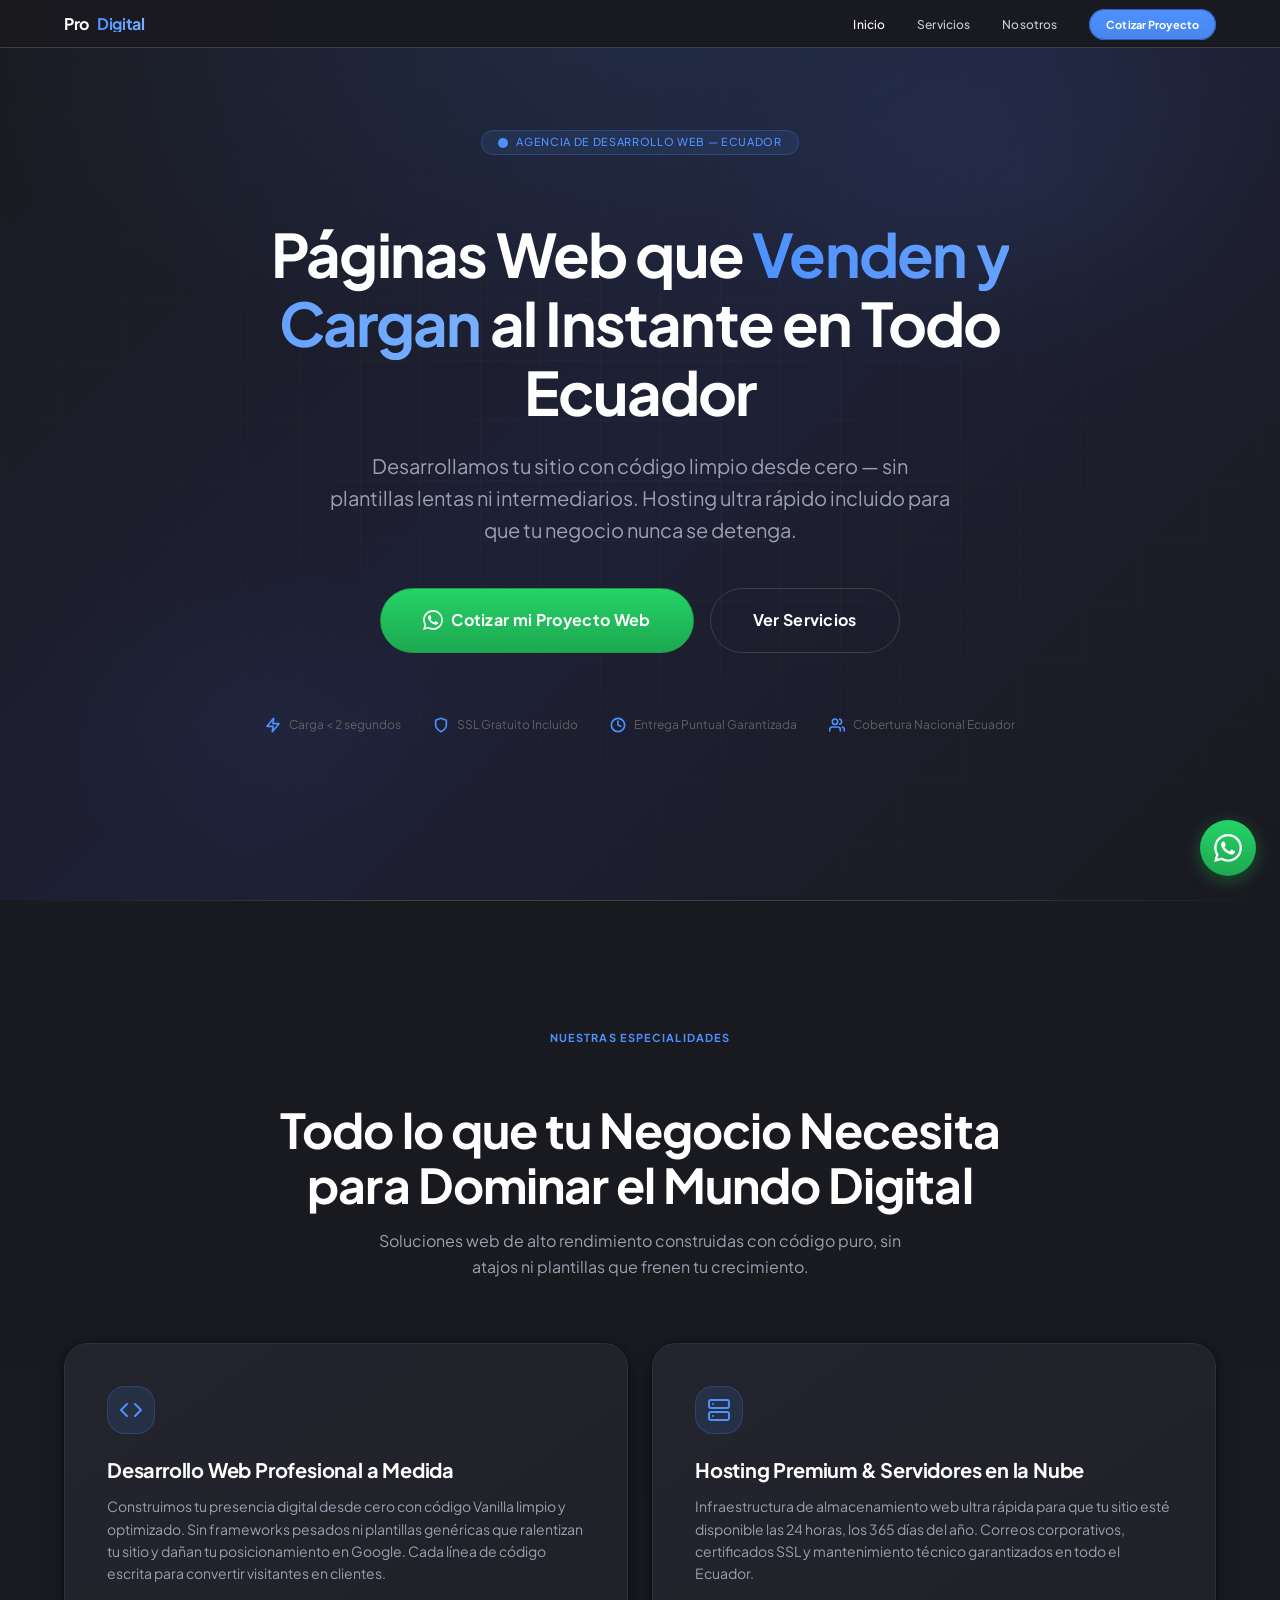
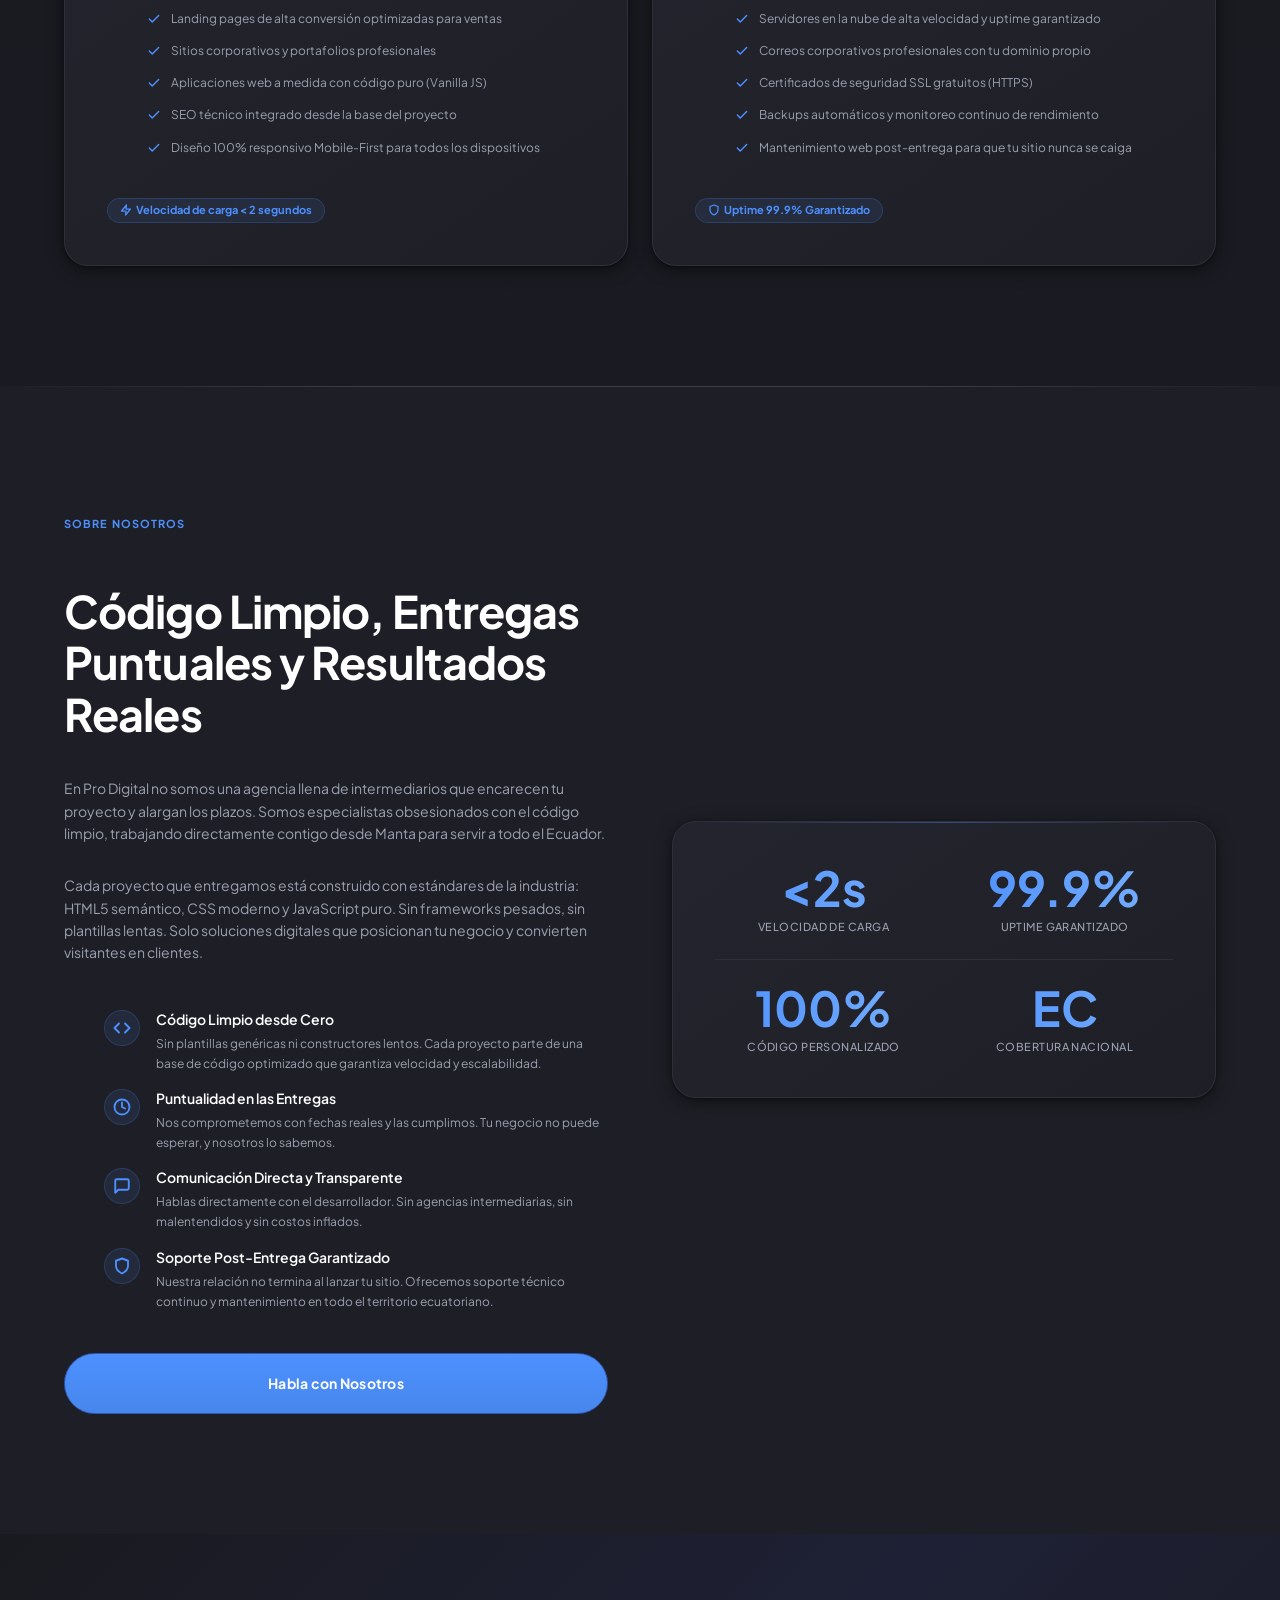
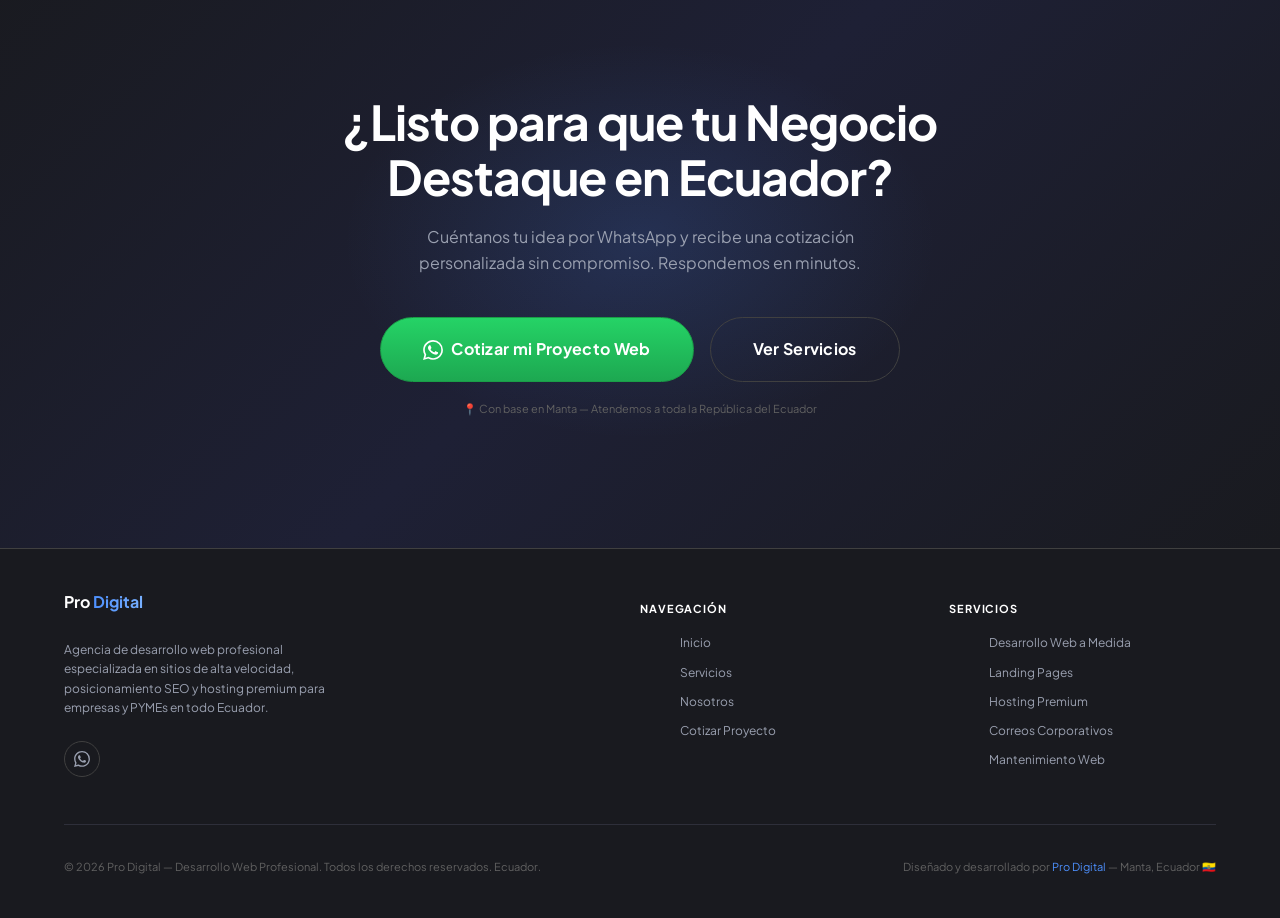
==== commit 9aff16db: "Update index.html" ====
--- a/Mi pagina Web/index.html
+++ b/Mi pagina Web/index.html
@@ -1,10 +1,6 @@
 <!DOCTYPE html>
 <html lang="es">
 <head>
-  <!-- ============================================================
-       PRO DIGITAL — index.html
-       Agencia de Desarrollo Web Profesional | Ecuador
-       ============================================================ -->
   <meta charset="UTF-8" />
   <meta name="viewport" content="width=device-width, initial-scale=1.0" />
   <meta http-equiv="X-UA-Compatible" content="IE=edge" />
@@ -19,7 +15,7 @@
   <!-- Open Graph / Social -->
   <meta property="og:type" content="website" />
   <meta property="og:title" content="Pro Digital — Desarrollo Web Profesional en Ecuador" />
-  <meta property="og:description" content="Páginas web cargan en menos de 2 segundos. Código limpio desde cero + hosting ultra rápido para todo Ecuador." />
+  <meta property="og:description" content="Páginas web que venden y cargan en menos de 2 segundos. Código limpio desde cero + hosting ultra rápido para todo Ecuador." />
   <meta property="og:locale" content="es_EC" />
   <meta property="og:url" content="https://www.prodigitalecuador.com" />
   <meta property="og:image" content="https://www.prodigitalecuador.com/og-image.jpg" />
@@ -30,13 +26,10 @@
   <!-- Twitter Card -->
   <meta name="twitter:card" content="summary_large_image" />
   <meta name="twitter:title" content="Pro Digital — Desarrollo Web Profesional en Ecuador" />
-  <meta name="twitter:description" content="Páginas cargan en menos de 2 segundos. Código limpio desde cero + hosting ultra rápido para todo Ecuador." />
+  <meta name="twitter:description" content="Páginas web que venden y cargan en menos de 2 segundos. Código limpio desde cero + hosting ultra rápido para todo Ecuador." />
   <meta name="twitter:image" content="https://www.prodigitalecuador.com/og-image.jpg" />
 
-  <!-- ============================================================
-       PUNTO 8 — SEO LOCAL AVANZADO: JSON-LD Schema.org
-       Tipo: ProfessionalService con datos reales de Pro Digital
-       ============================================================ -->
+  <!-- SEO LOCAL AVANZADO: JSON-LD Schema.org -->
   <script type="application/ld+json">
   {
     "@context": "https://schema.org",
@@ -104,9 +97,7 @@
       "areaServed": "EC",
       "availableLanguage": "Spanish"
     },
-    "sameAs": [
-      "https://www.facebook.com/prodigitalec"
-    ],
+    "sameAs": [],
     "priceRange": "$$",
     "openingHoursSpecification": {
       "@type": "OpeningHoursSpecification",
@@ -122,19 +113,14 @@
   <!-- Preconectar a Google Fonts -->
   <link rel="preconnect" href="https://fonts.googleapis.com" />
   <link rel="preconnect" href="https://fonts.gstatic.com" crossorigin />
-  <!-- Carga de fuente no bloqueante -->
   <link
     rel="preload"
     href="https://fonts.googleapis.com/css2?family=Plus+Jakarta+Sans:wght@400;500;600;700&display=swap"
     as="style"
     onload="this.onload=null;this.rel='stylesheet'"
   />
-  <!-- Fallback sin JS -->
   <noscript>
-    <link
-      rel="stylesheet"
-      href="https://fonts.googleapis.com/css2?family=Plus+Jakarta+Sans:wght@400;500;600;700&display=swap"
-    />
+    <link rel="stylesheet" href="https://fonts.googleapis.com/css2?family=Plus+Jakarta+Sans:wght@400;500;600;700&display=swap" />
   </noscript>
 
   <!-- Canonical URL -->
@@ -155,11 +141,7 @@
 
 <body>
 
-  <!-- ============================================================
-       BOTÓN FLOTANTE DE WHATSAPP
-       PUNTO 6 — Fix UX Mobile: tooltip oculto en mobile vía CSS,
-       contenedor con overflow:hidden para evitar scroll horizontal
-       ============================================================ -->
+  <!-- BOTÓN FLOTANTE DE WHATSAPP -->
   <a
     href="https://wa.me/593963143138?text=Hola%2C%20me%20interesa%20cotizar%20mi%20proyecto%20web"
     class="whatsapp-float"
@@ -168,201 +150,98 @@
     aria-label="Contactar por WhatsApp — escríbenos ahora"
     title="Escríbenos por WhatsApp"
   >
-    <!-- PUNTO 10 — aria-hidden en SVG decorativo -->
-    <svg
-      aria-hidden="true"
-      focusable="false"
-      width="28"
-      height="28"
-      viewBox="0 0 24 24"
-      fill="currentColor"
-    >
+    <svg aria-hidden="true" focusable="false" width="28" height="28" viewBox="0 0 24 24" fill="currentColor">
       <path d="M17.472 14.382c-.297-.149-1.758-.867-2.03-.967-.273-.099-.471-.148-.67.15-.197.297-.767.966-.94 1.164-.173.199-.347.223-.644.075-.297-.15-1.255-.463-2.39-1.475-.883-.788-1.48-1.761-1.653-2.059-.173-.297-.018-.458.13-.606.134-.133.298-.347.446-.52.149-.174.198-.298.298-.497.099-.198.05-.371-.025-.52-.075-.149-.669-1.612-.916-2.207-.242-.579-.487-.5-.669-.51-.173-.008-.371-.01-.57-.01-.198 0-.52.074-.792.372-.272.297-1.04 1.016-1.04 2.479 0 1.462 1.065 2.875 1.213 3.074.149.198 2.096 3.2 5.077 4.487.709.306 1.262.489 1.694.625.712.227 1.36.195 1.871.118.571-.085 1.758-.719 2.006-1.413.248-.694.248-1.289.173-1.413-.074-.124-.272-.198-.57-.347m-5.421 7.403h-.004a9.87 9.87 0 01-5.031-1.378l-.361-.214-3.741.982.998-3.648-.235-.374a9.86 9.86 0 01-1.51-5.26c.001-5.45 4.436-9.884 9.888-9.884 2.64 0 5.122 1.03 6.988 2.898a9.825 9.825 0 012.893 6.994c-.003 5.45-4.437 9.884-9.885 9.884m8.413-18.297A11.815 11.815 0 0012.05 0C5.495 0 .16 5.335.157 11.892c0 2.096.547 4.142 1.588 5.945L.057 24l6.305-1.654a11.882 11.882 0 005.683 1.448h.005c6.554 0 11.89-5.335 11.893-11.893a11.821 11.821 0 00-3.48-8.413Z"/>
     </svg>
-
-    <!-- Tooltip: visible solo en desktop (>=768px) vía CSS -->
     <span class="whatsapp-float__tooltip" aria-hidden="true">¡Escríbenos ahora!</span>
   </a>
 
 
-  <!-- ============================================================
-       HEADER / NAVEGACIÓN PRINCIPAL
-       ============================================================ -->
+  <!-- HEADER / NAVEGACIÓN PRINCIPAL -->
   <header class="site-header" id="site-header">
     <nav class="nav container" aria-label="Navegación principal">
-
-      <!-- Logo -->
       <a href="#home" class="nav__logo" aria-label="Pro Digital — Ir al inicio">
         Pro <span>Digital</span>
       </a>
-
-      <!-- Links de navegación (desktop) -->
       <ul class="nav__links" role="list">
         <li><a href="#home">Inicio</a></li>
         <li><a href="#services">Servicios</a></li>
         <li><a href="#about">Nosotros</a></li>
         <li>
-          <a
-            href="https://wa.me/593963143138?text=Hola%2C%20me%20interesa%20cotizar%20un%20proyecto%20web%20con%20Pro%20Digital."
-            class="nav__cta"
-            target="_blank"
-            rel="noopener noreferrer"
-          >
+          <a href="https://wa.me/593963143138?text=Hola%2C%20me%20interesa%20cotizar%20un%20proyecto%20web%20con%20Pro%20Digital." class="nav__cta" target="_blank" rel="noopener noreferrer">
             Cotizar Proyecto
           </a>
         </li>
       </ul>
-
-      <!-- PUNTOS 9 y 10 — Botón hamburguesa con aria-label,
-           aria-expanded y aria-controls correctos -->
-      <button
-        class="nav__hamburger"
-        id="hamburger-btn"
-        aria-label="Abrir menú de navegación"
-        aria-expanded="false"
-        aria-controls="mobile-menu"
-        type="button"
-      >
-        <!-- PUNTO 10 — aria-hidden en líneas decorativas del hamburguesa -->
+      <button class="nav__hamburger" id="hamburger-btn" aria-label="Abrir menú de navegación" aria-expanded="false" aria-controls="mobile-menu" type="button">
         <span class="nav__hamburger-line" aria-hidden="true"></span>
         <span class="nav__hamburger-line" aria-hidden="true"></span>
         <span class="nav__hamburger-line" aria-hidden="true"></span>
       </button>
-
     </nav>
-
-    <!-- Menú móvil desplegable -->
-    <nav
-      class="nav__mobile-menu"
-      id="mobile-menu"
-      aria-label="Menú móvil"
-      aria-hidden="true"
-    >
+    <nav class="nav__mobile-menu" id="mobile-menu" aria-label="Menú móvil" aria-hidden="true">
       <a href="#home" class="mobile-nav-link">Inicio</a>
       <a href="#services" class="mobile-nav-link">Servicios</a>
       <a href="#about" class="mobile-nav-link">Nosotros</a>
-      <a
-        href="https://wa.me/593963143138?text=Hola%2C%20me%20interesa%20cotizar%20un%20proyecto%20web%20con%20Pro%20Digital."
-        class="mobile-nav-link"
-        target="_blank"
-        rel="noopener noreferrer"
-      >
+      <a href="https://wa.me/593963143138?text=Hola%2C%20me%20interesa%20cotizar%20un%20proyecto%20web%20con%20Pro%20Digital." class="mobile-nav-link" target="_blank" rel="noopener noreferrer">
         Cotizar por WhatsApp
       </a>
     </nav>
   </header>
 
 
-  <!-- ============================================================
-       CONTENIDO PRINCIPAL
-       ============================================================ -->
   <main>
 
-    <!-- ============================================================
-         SECCIÓN HERO
-         ============================================================ -->
+    <!-- SECCIÓN HERO -->
     <section id="home" class="hero" aria-labelledby="hero-title">
       <div class="hero__content">
-
-        <!-- Badge de presentación -->
         <p class="hero__badge reveal">
-          <!-- PUNTO 10 — aria-hidden en SVG decorativo -->
-          <svg
-            width="10"
-            height="10"
-            viewBox="0 0 10 10"
-            fill="currentColor"
-            aria-hidden="true"
-            focusable="false"
-          >
-            <circle cx="5" cy="5" r="5"/>
-          </svg>
+          <svg width="10" height="10" viewBox="0 0 10 10" fill="currentColor" aria-hidden="true" focusable="false"><circle cx="5" cy="5" r="5"/></svg>
           Agencia de Desarrollo Web — Ecuador
         </p>
-
-        <!-- H1 principal -->
         <h1 class="hero__title reveal reveal--delay-1" id="hero-title">
           Páginas Web que
-          <span class="hero__title-accent">Cargan</span>
+          <span class="hero__title-accent"> Venden y Cargan</span>
           al Instante en Todo Ecuador
         </h1>
-
-        <!-- Subtítulo / propuesta de valor -->
         <p class="hero__subtitle reveal reveal--delay-2">
           Desarrollamos tu sitio con código limpio desde cero — sin plantillas lentas ni
           intermediarios. Hosting ultra rápido incluido para que tu negocio nunca se detenga.
         </p>
-
-        <!-- Grupo de botones CTA -->
         <div class="hero__cta-group reveal reveal--delay-3">
-          <a
-            href="https://wa.me/593963143138?text=Hola%2C%20me%20interesa%20cotizar%20un%20proyecto%20web%20con%20Pro%20Digital."
-            class="btn btn--whatsapp btn--lg"
-            target="_blank"
-            rel="noopener noreferrer"
-            aria-label="Cotizar mi proyecto web por WhatsApp"
-          >
+          <a href="https://wa.me/593963143138?text=Hola%2C%20me%20interesa%20cotizar%20un%20proyecto%20web%20con%20Pro%20Digital." class="btn btn--whatsapp btn--lg" target="_blank" rel="noopener noreferrer" aria-label="Cotizar mi proyecto web por WhatsApp">
             <span class="btn__icon" aria-hidden="true">
-              <svg width="20" height="20" viewBox="0 0 24 24" fill="currentColor" aria-hidden="true" focusable="false">
-                <path d="M17.472 14.382c-.297-.149-1.758-.867-2.03-.967-.273-.099-.471-.148-.67.15-.197.297-.767.966-.94 1.164-.173.199-.347.223-.644.075-.297-.15-1.255-.463-2.39-1.475-.883-.788-1.48-1.761-1.653-2.059-.173-.297-.018-.458.13-.606.134-.133.298-.347.446-.52.149-.174.198-.298.298-.497.099-.198.05-.371-.025-.52-.075-.149-.669-1.612-.916-2.207-.242-.579-.487-.5-.669-.51-.173-.008-.371-.01-.57-.01-.198 0-.52.074-.792.372-.272.297-1.04 1.016-1.04 2.479 0 1.462 1.065 2.875 1.213 3.074.149.198 2.096 3.2 5.077 4.487.709.306 1.262.489 1.694.625.712.227 1.36.195 1.871.118.571-.085 1.758-.719 2.006-1.413.248-.694.248-1.289.173-1.413-.074-.124-.272-.198-.57-.347m-5.421 7.403h-.004a9.87 9.87 0 01-5.031-1.378l-.361-.214-3.741.982.998-3.648-.235-.374a9.86 9.86 0 01-1.51-5.26c.001-5.45 4.436-9.884 9.888-9.884 2.64 0 5.122 1.03 6.988 2.898a9.825 9.825 0 012.893 6.994c-.003 5.45-4.437 9.884-9.885 9.884m8.413-18.297A11.815 11.815 0 0012.05 0C5.495 0 .16 5.335.157 11.892c0 2.096.547 4.142 1.588 5.945L.057 24l6.305-1.654a11.882 11.882 0 005.683 1.448h.005c6.554 0 11.89-5.335 11.893-11.893a11.821 11.821 0 00-3.48-8.413z"/>
-              </svg>
+              <svg width="20" height="20" viewBox="0 0 24 24" fill="currentColor" aria-hidden="true" focusable="false"><path d="M17.472 14.382c-.297-.149-1.758-.867-2.03-.967-.273-.099-.471-.148-.67.15-.197.297-.767.966-.94 1.164-.173.199-.347.223-.644.075-.297-.15-1.255-.463-2.39-1.475-.883-.788-1.48-1.761-1.653-2.059-.173-.297-.018-.458.13-.606.134-.133.298-.347.446-.52.149-.174.198-.298.298-.497.099-.198.05-.371-.025-.52-.075-.149-.669-1.612-.916-2.207-.242-.579-.487-.5-.669-.51-.173-.008-.371-.01-.57-.01-.198 0-.52.074-.792.372-.272.297-1.04 1.016-1.04 2.479 0 1.462 1.065 2.875 1.213 3.074.149.198 2.096 3.2 5.077 4.487.709.306 1.262.489 1.694.625.712.227 1.36.195 1.871.118.571-.085 1.758-.719 2.006-1.413.248-.694.248-1.289.173-1.413-.074-.124-.272-.198-.57-.347m-5.421 7.403h-.004a9.87 9.87 0 01-5.031-1.378l-.361-.214-3.741.982.998-3.648-.235-.374a9.86 9.86 0 01-1.51-5.26c.001-5.45 4.436-9.884 9.888-9.884 2.64 0 5.122 1.03 6.988 2.898a9.825 9.825 0 012.893 6.994c-.003 5.45-4.437 9.884-9.885 9.884m8.413-18.297A11.815 11.815 0 0012.05 0C5.495 0 .16 5.335.157 11.892c0 2.096.547 4.142 1.588 5.945L.057 24l6.305-1.654a11.882 11.882 0 005.683 1.448h.005c6.554 0 11.89-5.335 11.893-11.893a11.821 11.821 0 00-3.48-8.413z"/></svg>
             </span>
             Cotizar mi Proyecto Web
           </a>
-          <a href="#services" class="btn btn--secondary btn--lg">
-            Ver Servicios
-          </a>
-        </div>
-
-        <!-- Indicadores de confianza -->
+          <a href="#services" class="btn btn--secondary btn--lg">Ver Servicios</a>
+        </div>
         <div class="hero__trust reveal reveal--delay-4" aria-label="Indicadores de confianza">
-
           <div class="hero__trust-item">
-            <!-- PUNTO 10 — aria-hidden en todos los SVG decorativos -->
-            <svg width="16" height="16" viewBox="0 0 24 24" fill="none" stroke="currentColor" stroke-width="2.5" stroke-linecap="round" stroke-linejoin="round" aria-hidden="true" focusable="false">
-              <polyline points="13 2 3 14 12 14 11 22 21 10 12 10 13 2"/>
-            </svg>
+            <svg width="16" height="16" viewBox="0 0 24 24" fill="none" stroke="currentColor" stroke-width="2.5" stroke-linecap="round" stroke-linejoin="round" aria-hidden="true" focusable="false"><polyline points="13 2 3 14 12 14 11 22 21 10 12 10 13 2"/></svg>
             <span>Carga &lt; 2 segundos</span>
           </div>
-
           <div class="hero__trust-item">
-            <svg width="16" height="16" viewBox="0 0 24 24" fill="none" stroke="currentColor" stroke-width="2.5" stroke-linecap="round" stroke-linejoin="round" aria-hidden="true" focusable="false">
-              <path d="M12 22s8-4 8-10V5l-8-3-8 3v7c0 6 8 10 8 10z"/>
-            </svg>
+            <svg width="16" height="16" viewBox="0 0 24 24" fill="none" stroke="currentColor" stroke-width="2.5" stroke-linecap="round" stroke-linejoin="round" aria-hidden="true" focusable="false"><path d="M12 22s8-4 8-10V5l-8-3-8 3v7c0 6 8 10 8 10z"/></svg>
             <span>SSL Gratuito Incluido</span>
           </div>
-
           <div class="hero__trust-item">
-            <svg width="16" height="16" viewBox="0 0 24 24" fill="none" stroke="currentColor" stroke-width="2.5" stroke-linecap="round" stroke-linejoin="round" aria-hidden="true" focusable="false">
-              <circle cx="12" cy="12" r="10"/>
-              <polyline points="12 6 12 12 16 14"/>
-            </svg>
+            <svg width="16" height="16" viewBox="0 0 24 24" fill="none" stroke="currentColor" stroke-width="2.5" stroke-linecap="round" stroke-linejoin="round" aria-hidden="true" focusable="false"><circle cx="12" cy="12" r="10"/><polyline points="12 6 12 12 16 14"/></svg>
             <span>Entrega Puntual Garantizada</span>
           </div>
-
           <div class="hero__trust-item">
-            <svg width="16" height="16" viewBox="0 0 24 24" fill="none" stroke="currentColor" stroke-width="2.5" stroke-linecap="round" stroke-linejoin="round" aria-hidden="true" focusable="false">
-              <path d="M17 21v-2a4 4 0 0 0-4-4H5a4 4 0 0 0-4 4v2"/>
-              <circle cx="9" cy="7" r="4"/>
-              <path d="M23 21v-2a4 4 0 0 0-3-3.87"/>
-              <path d="M16 3.13a4 4 0 0 1 0 7.75"/>
-            </svg>
+            <svg width="16" height="16" viewBox="0 0 24 24" fill="none" stroke="currentColor" stroke-width="2.5" stroke-linecap="round" stroke-linejoin="round" aria-hidden="true" focusable="false"><path d="M17 21v-2a4 4 0 0 0-4-4H5a4 4 0 0 0-4 4v2"/><circle cx="9" cy="7" r="4"/><path d="M23 21v-2a4 4 0 0 0-3-3.87"/><path d="M16 3.13a4 4 0 0 1 0 7.75"/></svg>
             <span>Cobertura Nacional Ecuador</span>
           </div>
-
-        </div>
-
+        </div>
       </div>
     </section>
 
 
-    <!-- ============================================================
-         SECCIÓN DE SERVICIOS
-         ============================================================ -->
+    <!-- SECCIÓN DE SERVICIOS -->
     <section id="services" class="services" aria-labelledby="services-title">
       <div class="container">
-
-        <!-- Encabezado de sección -->
         <header class="section-header reveal">
           <p class="section-header__label">Nuestras Especialidades</p>
           <h2 class="section-header__title" id="services-title">
@@ -374,161 +253,54 @@
             sin atajos ni plantillas que frenen tu crecimiento.
           </p>
         </header>
-
-        <!-- Grid de tarjetas de servicios -->
         <div class="services__grid">
 
-          <!-- Tarjeta 1: Desarrollo Web Profesional -->
+          <!-- Tarjeta 1: Desarrollo Web -->
           <article class="service-card reveal reveal--delay-1" aria-labelledby="service-dev-title">
-
-            <!-- PUNTO 10 — aria-hidden en ícono decorativo -->
             <div class="service-card__icon" aria-hidden="true">
-              <svg width="24" height="24" viewBox="0 0 24 24" fill="none" stroke="currentColor" stroke-width="2" stroke-linecap="round" stroke-linejoin="round" focusable="false">
-                <polyline points="16 18 22 12 16 6"/>
-                <polyline points="8 6 2 12 8 18"/>
-              </svg>
+              <svg width="24" height="24" viewBox="0 0 24 24" fill="none" stroke="currentColor" stroke-width="2" stroke-linecap="round" stroke-linejoin="round" focusable="false"><polyline points="16 18 22 12 16 6"/><polyline points="8 6 2 12 8 18"/></svg>
             </div>
-
-            <h3 class="service-card__title" id="service-dev-title">
-              Desarrollo Web Profesional a Medida
-            </h3>
-
+            <h3 class="service-card__title" id="service-dev-title">Desarrollo Web Profesional a Medida</h3>
             <p class="service-card__description">
               Construimos tu presencia digital desde cero con código Vanilla limpio y optimizado.
               Sin frameworks pesados ni plantillas genéricas que ralentizan tu sitio y dañan tu
               posicionamiento en Google. Cada línea de código escrita para convertir visitantes en clientes.
             </p>
-
-            <!-- Lista de características -->
             <ul class="service-card__features" role="list">
-              <li class="service-card__feature">
-                <span class="service-card__feature-icon" aria-hidden="true">
-                  <svg width="14" height="14" viewBox="0 0 24 24" fill="none" stroke="currentColor" stroke-width="2.5" stroke-linecap="round" stroke-linejoin="round" focusable="false">
-                    <polyline points="20 6 9 17 4 12"/>
-                  </svg>
-                </span>
-                <span>Landing pages de alta conversión optimizadas para ventas</span>
-              </li>
-              <li class="service-card__feature">
-                <span class="service-card__feature-icon" aria-hidden="true">
-                  <svg width="14" height="14" viewBox="0 0 24 24" fill="none" stroke="currentColor" stroke-width="2.5" stroke-linecap="round" stroke-linejoin="round" focusable="false">
-                    <polyline points="20 6 9 17 4 12"/>
-                  </svg>
-                </span>
-                <span>Sitios corporativos y portafolios profesionales</span>
-              </li>
-              <li class="service-card__feature">
-                <span class="service-card__feature-icon" aria-hidden="true">
-                  <svg width="14" height="14" viewBox="0 0 24 24" fill="none" stroke="currentColor" stroke-width="2.5" stroke-linecap="round" stroke-linejoin="round" focusable="false">
-                    <polyline points="20 6 9 17 4 12"/>
-                  </svg>
-                </span>
-                <span>Aplicaciones web a medida con código puro (Vanilla JS)</span>
-              </li>
-              <li class="service-card__feature">
-                <span class="service-card__feature-icon" aria-hidden="true">
-                  <svg width="14" height="14" viewBox="0 0 24 24" fill="none" stroke="currentColor" stroke-width="2.5" stroke-linecap="round" stroke-linejoin="round" focusable="false">
-                    <polyline points="20 6 9 17 4 12"/>
-                  </svg>
-                </span>
-                <span>SEO técnico integrado desde la base del proyecto</span>
-              </li>
-              <li class="service-card__feature">
-                <span class="service-card__feature-icon" aria-hidden="true">
-                  <svg width="14" height="14" viewBox="0 0 24 24" fill="none" stroke="currentColor" stroke-width="2.5" stroke-linecap="round" stroke-linejoin="round" focusable="false">
-                    <polyline points="20 6 9 17 4 12"/>
-                  </svg>
-                </span>
-                <span>Diseño 100% responsivo Mobile-First para todos los dispositivos</span>
-              </li>
+              <li class="service-card__feature"><span class="service-card__feature-icon" aria-hidden="true"><svg width="14" height="14" viewBox="0 0 24 24" fill="none" stroke="currentColor" stroke-width="2.5" stroke-linecap="round" stroke-linejoin="round" focusable="false"><polyline points="20 6 9 17 4 12"/></svg></span><span>Landing pages de alta conversión optimizadas para ventas</span></li>
+              <li class="service-card__feature"><span class="service-card__feature-icon" aria-hidden="true"><svg width="14" height="14" viewBox="0 0 24 24" fill="none" stroke="currentColor" stroke-width="2.5" stroke-linecap="round" stroke-linejoin="round" focusable="false"><polyline points="20 6 9 17 4 12"/></svg></span><span>Sitios corporativos y portafolios profesionales</span></li>
+              <li class="service-card__feature"><span class="service-card__feature-icon" aria-hidden="true"><svg width="14" height="14" viewBox="0 0 24 24" fill="none" stroke="currentColor" stroke-width="2.5" stroke-linecap="round" stroke-linejoin="round" focusable="false"><polyline points="20 6 9 17 4 12"/></svg></span><span>Aplicaciones web a medida con código puro (Vanilla JS)</span></li>
+              <li class="service-card__feature"><span class="service-card__feature-icon" aria-hidden="true"><svg width="14" height="14" viewBox="0 0 24 24" fill="none" stroke="currentColor" stroke-width="2.5" stroke-linecap="round" stroke-linejoin="round" focusable="false"><polyline points="20 6 9 17 4 12"/></svg></span><span>SEO técnico integrado desde la base del proyecto</span></li>
+              <li class="service-card__feature"><span class="service-card__feature-icon" aria-hidden="true"><svg width="14" height="14" viewBox="0 0 24 24" fill="none" stroke="currentColor" stroke-width="2.5" stroke-linecap="round" stroke-linejoin="round" focusable="false"><polyline points="20 6 9 17 4 12"/></svg></span><span>Diseño 100% responsivo Mobile-First para todos los dispositivos</span></li>
             </ul>
-
-            <!-- Badge de métrica -->
             <div class="service-card__badge" aria-label="Velocidad de carga menor a 2 segundos">
-              <svg width="12" height="12" viewBox="0 0 24 24" fill="none" stroke="currentColor" stroke-width="2.5" stroke-linecap="round" stroke-linejoin="round" aria-hidden="true" focusable="false">
-                <polyline points="13 2 3 14 12 14 11 22 21 10 12 10 13 2"/>
-              </svg>
+              <svg width="12" height="12" viewBox="0 0 24 24" fill="none" stroke="currentColor" stroke-width="2.5" stroke-linecap="round" stroke-linejoin="round" aria-hidden="true" focusable="false"><polyline points="13 2 3 14 12 14 11 22 21 10 12 10 13 2"/></svg>
               Velocidad de carga &lt; 2 segundos
             </div>
-
           </article>
 
-
-          <!-- Tarjeta 2: Hosting Premium y Servidores -->
+          <!-- Tarjeta 2: Hosting Premium -->
           <article class="service-card reveal reveal--delay-2" aria-labelledby="service-hosting-title">
-
-            <!-- PUNTO 10 — aria-hidden en ícono decorativo -->
             <div class="service-card__icon" aria-hidden="true">
-              <svg width="24" height="24" viewBox="0 0 24 24" fill="none" stroke="currentColor" stroke-width="2" stroke-linecap="round" stroke-linejoin="round" focusable="false">
-                <rect x="2" y="2" width="20" height="8" rx="2" ry="2"/>
-                <rect x="2" y="14" width="20" height="8" rx="2" ry="2"/>
-                <line x1="6" y1="6" x2="6.01" y2="6"/>
-                <line x1="6" y1="18" x2="6.01" y2="18"/>
-              </svg>
+              <svg width="24" height="24" viewBox="0 0 24 24" fill="none" stroke="currentColor" stroke-width="2" stroke-linecap="round" stroke-linejoin="round" focusable="false"><rect x="2" y="2" width="20" height="8" rx="2" ry="2"/><rect x="2" y="14" width="20" height="8" rx="2" ry="2"/><line x1="6" y1="6" x2="6.01" y2="6"/><line x1="6" y1="18" x2="6.01" y2="18"/></svg>
             </div>
-
-            <h3 class="service-card__title" id="service-hosting-title">
-              Hosting Premium &amp; Servidores en la Nube
-            </h3>
-
+            <h3 class="service-card__title" id="service-hosting-title">Hosting Premium &amp; Servidores en la Nube</h3>
             <p class="service-card__description">
               Infraestructura de almacenamiento web ultra rápida para que tu sitio esté disponible
               las 24 horas, los 365 días del año. Correos corporativos, certificados SSL y
               mantenimiento técnico garantizados en todo el Ecuador.
             </p>
-
-            <!-- Lista de características -->
             <ul class="service-card__features" role="list">
-              <li class="service-card__feature">
-                <span class="service-card__feature-icon" aria-hidden="true">
-                  <svg width="14" height="14" viewBox="0 0 24 24" fill="none" stroke="currentColor" stroke-width="2.5" stroke-linecap="round" stroke-linejoin="round" focusable="false">
-                    <polyline points="20 6 9 17 4 12"/>
-                  </svg>
-                </span>
-                <span>Servidores en la nube de alta velocidad y uptime garantizado</span>
-              </li>
-              <li class="service-card__feature">
-                <span class="service-card__feature-icon" aria-hidden="true">
-                  <svg width="14" height="14" viewBox="0 0 24 24" fill="none" stroke="currentColor" stroke-width="2.5" stroke-linecap="round" stroke-linejoin="round" focusable="false">
-                    <polyline points="20 6 9 17 4 12"/>
-                  </svg>
-                </span>
-                <span>Correos corporativos profesionales con tu dominio propio</span>
-              </li>
-              <li class="service-card__feature">
-                <span class="service-card__feature-icon" aria-hidden="true">
-                  <svg width="14" height="14" viewBox="0 0 24 24" fill="none" stroke="currentColor" stroke-width="2.5" stroke-linecap="round" stroke-linejoin="round" focusable="false">
-                    <polyline points="20 6 9 17 4 12"/>
-                  </svg>
-                </span>
-                <span>Certificados de seguridad SSL gratuitos (HTTPS)</span>
-              </li>
-              <li class="service-card__feature">
-                <span class="service-card__feature-icon" aria-hidden="true">
-                  <svg width="14" height="14" viewBox="0 0 24 24" fill="none" stroke="currentColor" stroke-width="2.5" stroke-linecap="round" stroke-linejoin="round" focusable="false">
-                    <polyline points="20 6 9 17 4 12"/>
-                  </svg>
-                </span>
-                <span>Backups automáticos y monitoreo continuo de rendimiento</span>
-              </li>
-              <li class="service-card__feature">
-                <span class="service-card__feature-icon" aria-hidden="true">
-                  <svg width="14" height="14" viewBox="0 0 24 24" fill="none" stroke="currentColor" stroke-width="2.5" stroke-linecap="round" stroke-linejoin="round" focusable="false">
-                    <polyline points="20 6 9 17 4 12"/>
-                  </svg>
-                </span>
-                <span>Mantenimiento web post-entrega para que tu sitio nunca se caiga</span>
-              </li>
+              <li class="service-card__feature"><span class="service-card__feature-icon" aria-hidden="true"><svg width="14" height="14" viewBox="0 0 24 24" fill="none" stroke="currentColor" stroke-width="2.5" stroke-linecap="round" stroke-linejoin="round" focusable="false"><polyline points="20 6 9 17 4 12"/></svg></span><span>Servidores en la nube de alta velocidad y uptime garantizado</span></li>
+              <li class="service-card__feature"><span class="service-card__feature-icon" aria-hidden="true"><svg width="14" height="14" viewBox="0 0 24 24" fill="none" stroke="currentColor" stroke-width="2.5" stroke-linecap="round" stroke-linejoin="round" focusable="false"><polyline points="20 6 9 17 4 12"/></svg></span><span>Correos corporativos profesionales con tu dominio propio</span></li>
+              <li class="service-card__feature"><span class="service-card__feature-icon" aria-hidden="true"><svg width="14" height="14" viewBox="0 0 24 24" fill="none" stroke="currentColor" stroke-width="2.5" stroke-linecap="round" stroke-linejoin="round" focusable="false"><polyline points="20 6 9 17 4 12"/></svg></span><span>Certificados de seguridad SSL gratuitos (HTTPS)</span></li>
+              <li class="service-card__feature"><span class="service-card__feature-icon" aria-hidden="true"><svg width="14" height="14" viewBox="0 0 24 24" fill="none" stroke="currentColor" stroke-width="2.5" stroke-linecap="round" stroke-linejoin="round" focusable="false"><polyline points="20 6 9 17 4 12"/></svg></span><span>Backups automáticos y monitoreo continuo de rendimiento</span></li>
+              <li class="service-card__feature"><span class="service-card__feature-icon" aria-hidden="true"><svg width="14" height="14" viewBox="0 0 24 24" fill="none" stroke="currentColor" stroke-width="2.5" stroke-linecap="round" stroke-linejoin="round" focusable="false"><polyline points="20 6 9 17 4 12"/></svg></span><span>Mantenimiento web post-entrega para que tu sitio nunca se caiga</span></li>
             </ul>
-
-            <!-- Badge de disponibilidad -->
             <div class="service-card__badge" aria-label="Uptime 99.9% garantizado">
-              <svg width="12" height="12" viewBox="0 0 24 24" fill="none" stroke="currentColor" stroke-width="2.5" stroke-linecap="round" stroke-linejoin="round" aria-hidden="true" focusable="false">
-                <path d="M12 22s8-4 8-10V5l-8-3-8 3v7c0 6 8 10 8 10z"/>
-              </svg>
+              <svg width="12" height="12" viewBox="0 0 24 24" fill="none" stroke="currentColor" stroke-width="2.5" stroke-linecap="round" stroke-linejoin="round" aria-hidden="true" focusable="false"><path d="M12 22s8-4 8-10V5l-8-3-8 3v7c0 6 8 10 8 10z"/></svg>
               Uptime 99.9% Garantizado
             </div>
-
           </article>
 
         </div>
@@ -536,201 +308,113 @@
     </section>
 
 
-    <!-- ============================================================
-         SECCIÓN SOBRE NOSOTROS
-         ============================================================ -->
+    <!-- SECCIÓN SOBRE NOSOTROS -->
     <section id="about" class="about" aria-labelledby="about-title">
       <div class="container">
         <div class="about__grid">
-
-          <!-- Columna de texto -->
           <div class="about__content">
-
             <p class="about__label reveal">Sobre Nosotros</p>
-
             <h2 class="about__title reveal reveal--delay-1" id="about-title">
               Código Limpio, Entregas
               <br />Puntuales y Resultados Reales
             </h2>
-
             <p class="about__body reveal reveal--delay-2">
               En Pro Digital no somos una agencia llena de intermediarios que encarecen tu proyecto
               y alargan los plazos. Somos especialistas obsesionados con el código limpio,
               trabajando directamente contigo desde Manta para servir a todo el Ecuador.
             </p>
-
             <p class="about__body reveal reveal--delay-3">
               Cada proyecto que entregamos está construido con estándares de la industria:
               HTML5 semántico, CSS moderno y JavaScript puro. Sin frameworks pesados, sin
               plantillas lentas. Solo soluciones digitales que posicionan tu negocio y convierten
               visitantes en clientes.
             </p>
-
-            <!-- Lista de diferenciadores -->
             <ul class="about__differentiators reveal reveal--delay-3" role="list">
-
               <li class="about__differentiator">
-                <!-- PUNTO 10 — aria-hidden en ícono decorativo -->
-                <div class="about__differentiator-icon" aria-hidden="true">
-                  <svg width="18" height="18" viewBox="0 0 24 24" fill="none" stroke="currentColor" stroke-width="2.5" stroke-linecap="round" stroke-linejoin="round" focusable="false">
-                    <polyline points="16 18 22 12 16 6"/>
-                    <polyline points="8 6 2 12 8 18"/>
-                  </svg>
-                </div>
-                <div class="about__differentiator-text">
-                  <strong>Código Limpio desde Cero</strong>
-                  <span>Sin plantillas genéricas ni constructores lentos. Cada proyecto parte de una base de código optimizado que garantiza velocidad y escalabilidad.</span>
-                </div>
+                <div class="about__differentiator-icon" aria-hidden="true"><svg width="18" height="18" viewBox="0 0 24 24" fill="none" stroke="currentColor" stroke-width="2.5" stroke-linecap="round" stroke-linejoin="round" focusable="false"><polyline points="16 18 22 12 16 6"/><polyline points="8 6 2 12 8 18"/></svg></div>
+                <div class="about__differentiator-text"><strong>Código Limpio desde Cero</strong><span>Sin plantillas genéricas ni constructores lentos. Cada proyecto parte de una base de código optimizado que garantiza velocidad y escalabilidad.</span></div>
               </li>
-
               <li class="about__differentiator">
-                <div class="about__differentiator-icon" aria-hidden="true">
-                  <svg width="18" height="18" viewBox="0 0 24 24" fill="none" stroke="currentColor" stroke-width="2.5" stroke-linecap="round" stroke-linejoin="round" focusable="false">
-                    <circle cx="12" cy="12" r="10"/>
-                    <polyline points="12 6 12 12 16 14"/>
-                  </svg>
-                </div>
-                <div class="about__differentiator-text">
-                  <strong>Puntualidad en las Entregas</strong>
-                  <span>Nos comprometemos con fechas reales y las cumplimos. Tu negocio no puede esperar, y nosotros lo sabemos.</span>
-                </div>
+                <div class="about__differentiator-icon" aria-hidden="true"><svg width="18" height="18" viewBox="0 0 24 24" fill="none" stroke="currentColor" stroke-width="2.5" stroke-linecap="round" stroke-linejoin="round" focusable="false"><circle cx="12" cy="12" r="10"/><polyline points="12 6 12 12 16 14"/></svg></div>
+                <div class="about__differentiator-text"><strong>Puntualidad en las Entregas</strong><span>Nos comprometemos con fechas reales y las cumplimos. Tu negocio no puede esperar, y nosotros lo sabemos.</span></div>
               </li>
-
               <li class="about__differentiator">
-                <div class="about__differentiator-icon" aria-hidden="true">
-                  <svg width="18" height="18" viewBox="0 0 24 24" fill="none" stroke="currentColor" stroke-width="2.5" stroke-linecap="round" stroke-linejoin="round" focusable="false">
-                    <path d="M21 15a2 2 0 0 1-2 2H7l-4 4V5a2 2 0 0 1 2-2h14a2 2 0 0 1 2 2z"/>
-                  </svg>
-                </div>
-                <div class="about__differentiator-text">
-                  <strong>Comunicación Directa y Transparente</strong>
-                  <span>Hablas directamente con el desarrollador. Sin agencias intermediarias, sin malentendidos y sin costos inflados.</span>
-                </div>
+                <div class="about__differentiator-icon" aria-hidden="true"><svg width="18" height="18" viewBox="0 0 24 24" fill="none" stroke="currentColor" stroke-width="2.5" stroke-linecap="round" stroke-linejoin="round" focusable="false"><path d="M21 15a2 2 0 0 1-2 2H7l-4 4V5a2 2 0 0 1 2-2h14a2 2 0 0 1 2 2z"/></svg></div>
+                <div class="about__differentiator-text"><strong>Comunicación Directa y Transparente</strong><span>Hablas directamente con el desarrollador. Sin agencias intermediarias, sin malentendidos y sin costos inflados.</span></div>
               </li>
-
               <li class="about__differentiator">
-                <div class="about__differentiator-icon" aria-hidden="true">
-                  <svg width="18" height="18" viewBox="0 0 24 24" fill="none" stroke="currentColor" stroke-width="2.5" stroke-linecap="round" stroke-linejoin="round" focusable="false">
-                    <path d="M12 22s8-4 8-10V5l-8-3-8 3v7c0 6 8 10 8 10z"/>
-                  </svg>
-                </div>
-                <div class="about__differentiator-text">
-                  <strong>Soporte Post-Entrega Garantizado</strong>
-                  <span>Nuestra relación no termina al lanzar tu sitio. Ofrecemos soporte técnico continuo y mantenimiento en todo el territorio ecuatoriano.</span>
-                </div>
+                <div class="about__differentiator-icon" aria-hidden="true"><svg width="18" height="18" viewBox="0 0 24 24" fill="none" stroke="currentColor" stroke-width="2.5" stroke-linecap="round" stroke-linejoin="round" focusable="false"><path d="M12 22s8-4 8-10V5l-8-3-8 3v7c0 6 8 10 8 10z"/></svg></div>
+                <div class="about__differentiator-text"><strong>Soporte Post-Entrega Garantizado</strong><span>Nuestra relación no termina al lanzar tu sitio. Ofrecemos soporte técnico continuo y mantenimiento en todo el territorio ecuatoriano.</span></div>
               </li>
-
             </ul>
-
-            <!-- CTA secundario -->
-            <a
-              href="https://wa.me/593963143138?text=Hola%2C%20me%20interesa%20conocer%20m%C3%A1s%20sobre%20Pro%20Digital."
-              class="btn btn--primary reveal reveal--delay-4"
-              target="_blank"
-              rel="noopener noreferrer"
-              aria-label="Habla con nosotros por WhatsApp"
-            >
+            <a href="https://wa.me/593963143138?text=Hola%2C%20me%20interesa%20conocer%20m%C3%A1s%20sobre%20Pro%20Digital." class="btn btn--primary reveal reveal--delay-4" target="_blank" rel="noopener noreferrer" aria-label="Habla con nosotros por WhatsApp">
               Habla con Nosotros
             </a>
-
-          </div>
-
-          <!-- Columna visual: panel con métricas -->
+          </div>
+
           <div class="about__visual reveal reveal--right reveal--delay-2">
             <div class="about__panel" role="region" aria-label="Métricas de Pro Digital">
-
-              <!-- Métricas principales -->
               <div class="about__metrics">
-
                 <div class="about__metric">
                   <div class="about__metric-value" aria-label="Menos de 2 segundos de carga">&lt;2s</div>
                   <div class="about__metric-label">Velocidad de carga</div>
                 </div>
-
                 <div class="about__metric">
                   <div class="about__metric-value" aria-label="99.9% de uptime">99.9%</div>
                   <div class="about__metric-label">Uptime garantizado</div>
                 </div>
-
-                <!-- Divisor -->
                 <div class="about__metrics-divider" role="separator" aria-hidden="true"></div>
-
                 <div class="about__metric">
                   <div class="about__metric-value" aria-label="100% código personalizado">100%</div>
                   <div class="about__metric-label">Código personalizado</div>
                 </div>
-
                 <div class="about__metric">
                   <div class="about__metric-value" aria-label="Cobertura en todo Ecuador">EC</div>
                   <div class="about__metric-label">Cobertura nacional</div>
                 </div>
-
               </div>
-
             </div>
           </div>
-
         </div>
       </div>
     </section>
 
 
-    <!-- ============================================================
-         SECCIÓN CTA FINAL / COTIZAR
-         ============================================================ -->
+    <!-- SECCIÓN CTA FINAL -->
     <section id="quote" class="cta-section" aria-labelledby="cta-title">
       <div class="container--narrow">
-
         <h2 class="cta-section__title reveal" id="cta-title">
           ¿Listo para que tu Negocio
           <br />Destaque en Ecuador?
         </h2>
-
         <p class="cta-section__subtitle reveal reveal--delay-1">
           Cuéntanos tu idea por WhatsApp y recibe una cotización personalizada
           sin compromiso. Respondemos en minutos.
         </p>
-
         <div class="cta-section__actions reveal reveal--delay-2">
-          <a
-            href="https://wa.me/593963143138?text=Hola%2C%20me%20interesa%20cotizar%20un%20proyecto%20web%20con%20Pro%20Digital.%20Mi%20negocio%20es..."
-            class="btn btn--whatsapp btn--lg"
-            target="_blank"
-            rel="noopener noreferrer"
-            aria-label="Cotizar mi proyecto web por WhatsApp"
-          >
+          <a href="https://wa.me/593963143138?text=Hola%2C%20me%20interesa%20cotizar%20un%20proyecto%20web%20con%20Pro%20Digital.%20Mi%20negocio%20es..." class="btn btn--whatsapp btn--lg" target="_blank" rel="noopener noreferrer" aria-label="Cotizar mi proyecto web por WhatsApp">
             <span class="btn__icon" aria-hidden="true">
-              <svg width="20" height="20" viewBox="0 0 24 24" fill="currentColor" aria-hidden="true" focusable="false">
-                <path d="M17.472 14.382c-.297-.149-1.758-.867-2.03-.967-.273-.099-.471-.148-.67.15-.197.297-.767.966-.94 1.164-.173.199-.347.223-.644.075-.297-.15-1.255-.463-2.39-1.475-.883-.788-1.48-1.761-1.653-2.059-.173-.297-.018-.458.13-.606.134-.133.298-.347.446-.52.149-.174.198-.298.298-.497.099-.198.05-.371-.025-.52-.075-.149-.669-1.612-.916-2.207-.242-.579-.487-.5-.669-.51-.173-.008-.371-.01-.57-.01-.198 0-.52.074-.792.372-.272.297-1.04 1.016-1.04 2.479 0 1.462 1.065 2.875 1.213 3.074.149.198 2.096 3.2 5.077 4.487.709.306 1.262.489 1.694.625.712.227 1.36.195 1.871.118.571-.085 1.758-.719 2.006-1.413.248-.694.248-1.289.173-1.413-.074-.124-.272-.198-.57-.347m-5.421 7.403h-.004a9.87 9.87 0 01-5.031-1.378l-.361-.214-3.741.982.998-3.648-.235-.374a9.86 9.86 0 01-1.51-5.26c.001-5.45 4.436-9.884 9.888-9.884 2.64 0 5.122 1.03 6.988 2.898a9.825 9.825 0 012.893 6.994c-.003 5.45-4.437 9.884-9.885 9.884m8.413-18.297A11.815 11.815 0 0012.05 0C5.495 0 .16 5.335.157 11.892c0 2.096.547 4.142 1.588 5.945L.057 24l6.305-1.654a11.882 11.882 0 005.683 1.448h.005c6.554 0 11.89-5.335 11.893-11.893a11.821 11.821 0 00-3.48-8.413z"/>
-              </svg>
+              <svg width="20" height="20" viewBox="0 0 24 24" fill="currentColor" aria-hidden="true" focusable="false"><path d="M17.472 14.382c-.297-.149-1.758-.867-2.03-.967-.273-.099-.471-.148-.67.15-.197.297-.767.966-.94 1.164-.173.199-.347.223-.644.075-.297-.15-1.255-.463-2.39-1.475-.883-.788-1.48-1.761-1.653-2.059-.173-.297-.018-.458.13-.606.134-.133.298-.347.446-.52.149-.174.198-.298.298-.497.099-.198.05-.371-.025-.52-.075-.149-.669-1.612-.916-2.207-.242-.579-.487-.5-.669-.51-.173-.008-.371-.01-.57-.01-.198 0-.52.074-.792.372-.272.297-1.04 1.016-1.04 2.479 0 1.462 1.065 2.875 1.213 3.074.149.198 2.096 3.2 5.077 4.487.709.306 1.262.489 1.694.625.712.227 1.36.195 1.871.118.571-.085 1.758-.719 2.006-1.413.248-.694.248-1.289.173-1.413-.074-.124-.272-.198-.57-.347m-5.421 7.403h-.004a9.87 9.87 0 01-5.031-1.378l-.361-.214-3.741.982.998-3.648-.235-.374a9.86 9.86 0 01-1.51-5.26c.001-5.45 4.436-9.884 9.888-9.884 2.64 0 5.122 1.03 6.988 2.898a9.825 9.825 0 012.893 6.994c-.003 5.45-4.437 9.884-9.885 9.884m8.413-18.297A11.815 11.815 0 0012.05 0C5.495 0 .16 5.335.157 11.892c0 2.096.547 4.142 1.588 5.945L.057 24l6.305-1.654a11.882 11.882 0 005.683 1.448h.005c6.554 0 11.89-5.335 11.893-11.893a11.821 11.821 0 00-3.48-8.413z"/></svg>
             </span>
             Cotizar mi Proyecto Web
           </a>
-          <a href="#services" class="btn btn--secondary btn--lg">
-            Ver Servicios
-          </a>
-        </div>
-
+          <a href="#services" class="btn btn--secondary btn--lg">Ver Servicios</a>
+        </div>
         <p class="cta-section__note reveal reveal--delay-3">
           📍 Con base en Manta — Atendemos a toda la República del Ecuador
         </p>
-
       </div>
     </section>
 
   </main>
 
 
-  <!-- ============================================================
-       FOOTER
-       ============================================================ -->
+  <!-- FOOTER -->
   <footer class="site-footer" aria-label="Pie de página">
     <div class="container">
-
-      <!-- Grid de tres columnas -->
       <div class="site-footer__grid">
 
-        <!-- Columna 1: Marca y descripción -->
+        <!-- Columna 1: Marca -->
         <div class="footer-brand">
           <a href="#home" class="footer-brand__logo" aria-label="Pro Digital — Ir al inicio">
             Pro <span>Digital</span>
@@ -739,50 +423,22 @@
             Agencia de desarrollo web profesional especializada en sitios de alta velocidad,
             posicionamiento SEO y hosting premium para empresas y PYMEs en todo Ecuador.
           </p>
-          <!-- Redes sociales -->
-          <nav class="footer-brand__social" aria-label="Redes sociales de Pro Digital">
-            <a
-              href="https://www.facebook.com/prodigitalec"
-              class="footer-social-link"
-              target="_blank"
-              rel="noopener noreferrer"
-              aria-label="Visitar la página de Facebook de Pro Digital"
-            >
-              <!-- PUNTO 10 — aria-hidden en SVG de red social (el aria-label del <a> lo describe) -->
-              <svg width="16" height="16" viewBox="0 0 24 24" fill="currentColor" aria-hidden="true" focusable="false">
-                <path d="M24 12.073c0-6.627-5.373-12-12-12s-12 5.373-12 12c0 5.99 4.388 10.954 10.125 11.854v-8.385H7.078v-3.47h3.047V9.43c0-3.007 1.792-4.669 4.533-4.669 1.312 0 2.686.235 2.686.235v2.953H15.83c-1.491 0-1.956.925-1.956 1.874v2.25h3.328l-.532 3.47h-2.796v8.385C19.612 23.027 24 18.062 24 12.073z"/>
-              </svg>
-            </a>
-            <a
-              href="https://wa.me/593963143138"
-              class="footer-social-link"
-              target="_blank"
-              rel="noopener noreferrer"
-              aria-label="Contactar a Pro Digital por WhatsApp"
-            >
-              <svg width="16" height="16" viewBox="0 0 24 24" fill="currentColor" aria-hidden="true" focusable="false">
-                <path d="M17.472 14.382c-.297-.149-1.758-.867-2.03-.967-.273-.099-.471-.148-.67.15-.197.297-.767.966-.94 1.164-.173.199-.347.223-.644.075-.297-.15-1.255-.463-2.39-1.475-.883-.788-1.48-1.761-1.653-2.059-.173-.297-.018-.458.13-.606.134-.133.298-.347.446-.52.149-.174.198-.298.298-.497.099-.198.05-.371-.025-.52-.075-.149-.669-1.612-.916-2.207-.242-.579-.487-.5-.669-.51-.173-.008-.371-.01-.57-.01-.198 0-.52.074-.792.372-.272.297-1.04 1.016-1.04 2.479 0 1.462 1.065 2.875 1.213 3.074.149.198 2.096 3.2 5.077 4.487.709.306 1.262.489 1.694.625.712.227 1.36.195 1.871.118.571-.085 1.758-.719 2.006-1.413.248-.694.248-1.289.173-1.413-.074-.124-.272-.198-.57-.347m-5.421 7.403h-.004a9.87 9.87 0 01-5.031-1.378l-.361-.214-3.741.982.998-3.648-.235-.374a9.86 9.86 0 01-1.51-5.26c.001-5.45 4.436-9.884 9.888-9.884 2.64 0 5.122 1.03 6.988 2.898a9.825 9.825 0 012.893 6.994c-.003 5.45-4.437 9.884-9.885 9.884m8.413-18.297A11.815 11.815 0 0012.05 0C5.495 0 .16 5.335.157 11.892c0 2.096.547 4.142 1.588 5.945L.057 24l6.305-1.654a11.882 11.882 0 005.683 1.448h.005c6.554 0 11.89-5.335 11.893-11.893a11.821 11.821 0 00-3.48-8.413z"/>
-              </svg>
+          <!-- Solo WhatsApp — sin Facebook -->
+          <nav class="footer-brand__social" aria-label="Contacto de Pro Digital">
+            <a href="https://wa.me/593963143138" class="footer-social-link" target="_blank" rel="noopener noreferrer" aria-label="Contactar a Pro Digital por WhatsApp">
+              <svg width="16" height="16" viewBox="0 0 24 24" fill="currentColor" aria-hidden="true" focusable="false"><path d="M17.472 14.382c-.297-.149-1.758-.867-2.03-.967-.273-.099-.471-.148-.67.15-.197.297-.767.966-.94 1.164-.173.199-.347.223-.644.075-.297-.15-1.255-.463-2.39-1.475-.883-.788-1.48-1.761-1.653-2.059-.173-.297-.018-.458.13-.606.134-.133.298-.347.446-.52.149-.174.198-.298.298-.497.099-.198.05-.371-.025-.52-.075-.149-.669-1.612-.916-2.207-.242-.579-.487-.5-.669-.51-.173-.008-.371-.01-.57-.01-.198 0-.52.074-.792.372-.272.297-1.04 1.016-1.04 2.479 0 1.462 1.065 2.875 1.213 3.074.149.198 2.096 3.2 5.077 4.487.709.306 1.262.489 1.694.625.712.227 1.36.195 1.871.118.571-.085 1.758-.719 2.006-1.413.248-.694.248-1.289.173-1.413-.074-.124-.272-.198-.57-.347m-5.421 7.403h-.004a9.87 9.87 0 01-5.031-1.378l-.361-.214-3.741.982.998-3.648-.235-.374a9.86 9.86 0 01-1.51-5.26c.001-5.45 4.436-9.884 9.888-9.884 2.64 0 5.122 1.03 6.988 2.898a9.825 9.825 0 012.893 6.994c-.003 5.45-4.437 9.884-9.885 9.884m8.413-18.297A11.815 11.815 0 0012.05 0C5.495 0 .16 5.335.157 11.892c0 2.096.547 4.142 1.588 5.945L.057 24l6.305-1.654a11.882 11.882 0 005.683 1.448h.005c6.554 0 11.89-5.335 11.893-11.893a11.821 11.821 0 00-3.48-8.413z"/></svg>
             </a>
           </nav>
         </div>
 
-        <!-- Columna 2: Navegación rápida -->
+        <!-- Columna 2: Navegación -->
         <nav aria-label="Navegación rápida del pie de página">
           <p class="footer-nav__title">Navegación</p>
           <ul class="footer-nav__list" role="list">
             <li><a href="#home">Inicio</a></li>
             <li><a href="#services">Servicios</a></li>
             <li><a href="#about">Nosotros</a></li>
-            <li>
-              <a
-                href="https://wa.me/593963143138?text=Hola%2C%20me%20interesa%20cotizar%20un%20proyecto%20web."
-                target="_blank"
-                rel="noopener noreferrer"
-              >
-                Cotizar Proyecto
-              </a>
-            </li>
+            <li><a href="https://wa.me/593963143138?text=Hola%2C%20me%20interesa%20cotizar%20un%20proyecto%20web." target="_blank" rel="noopener noreferrer">Cotizar Proyecto</a></li>
           </ul>
         </nav>
 
@@ -800,7 +456,6 @@
 
       </div>
 
-      <!-- Línea inferior: derechos y créditos -->
       <div class="site-footer__bottom">
         <p class="footer-copyright">
           &copy; <span id="year"></span> Pro Digital — Desarrollo Web Profesional.
@@ -816,13 +471,7 @@
     </div>
   </footer>
 
-
-  <!-- ============================================================
-       JAVASCRIPT VANILLA — js/script.js
-       ============================================================ -->
   <script src="script.js" defer></script>
-
-  <!-- Script inline mínimo: año dinámico (no requiere archivo externo) -->
   <script>
     document.getElementById('year').textContent = new Date().getFullYear();
   </script>
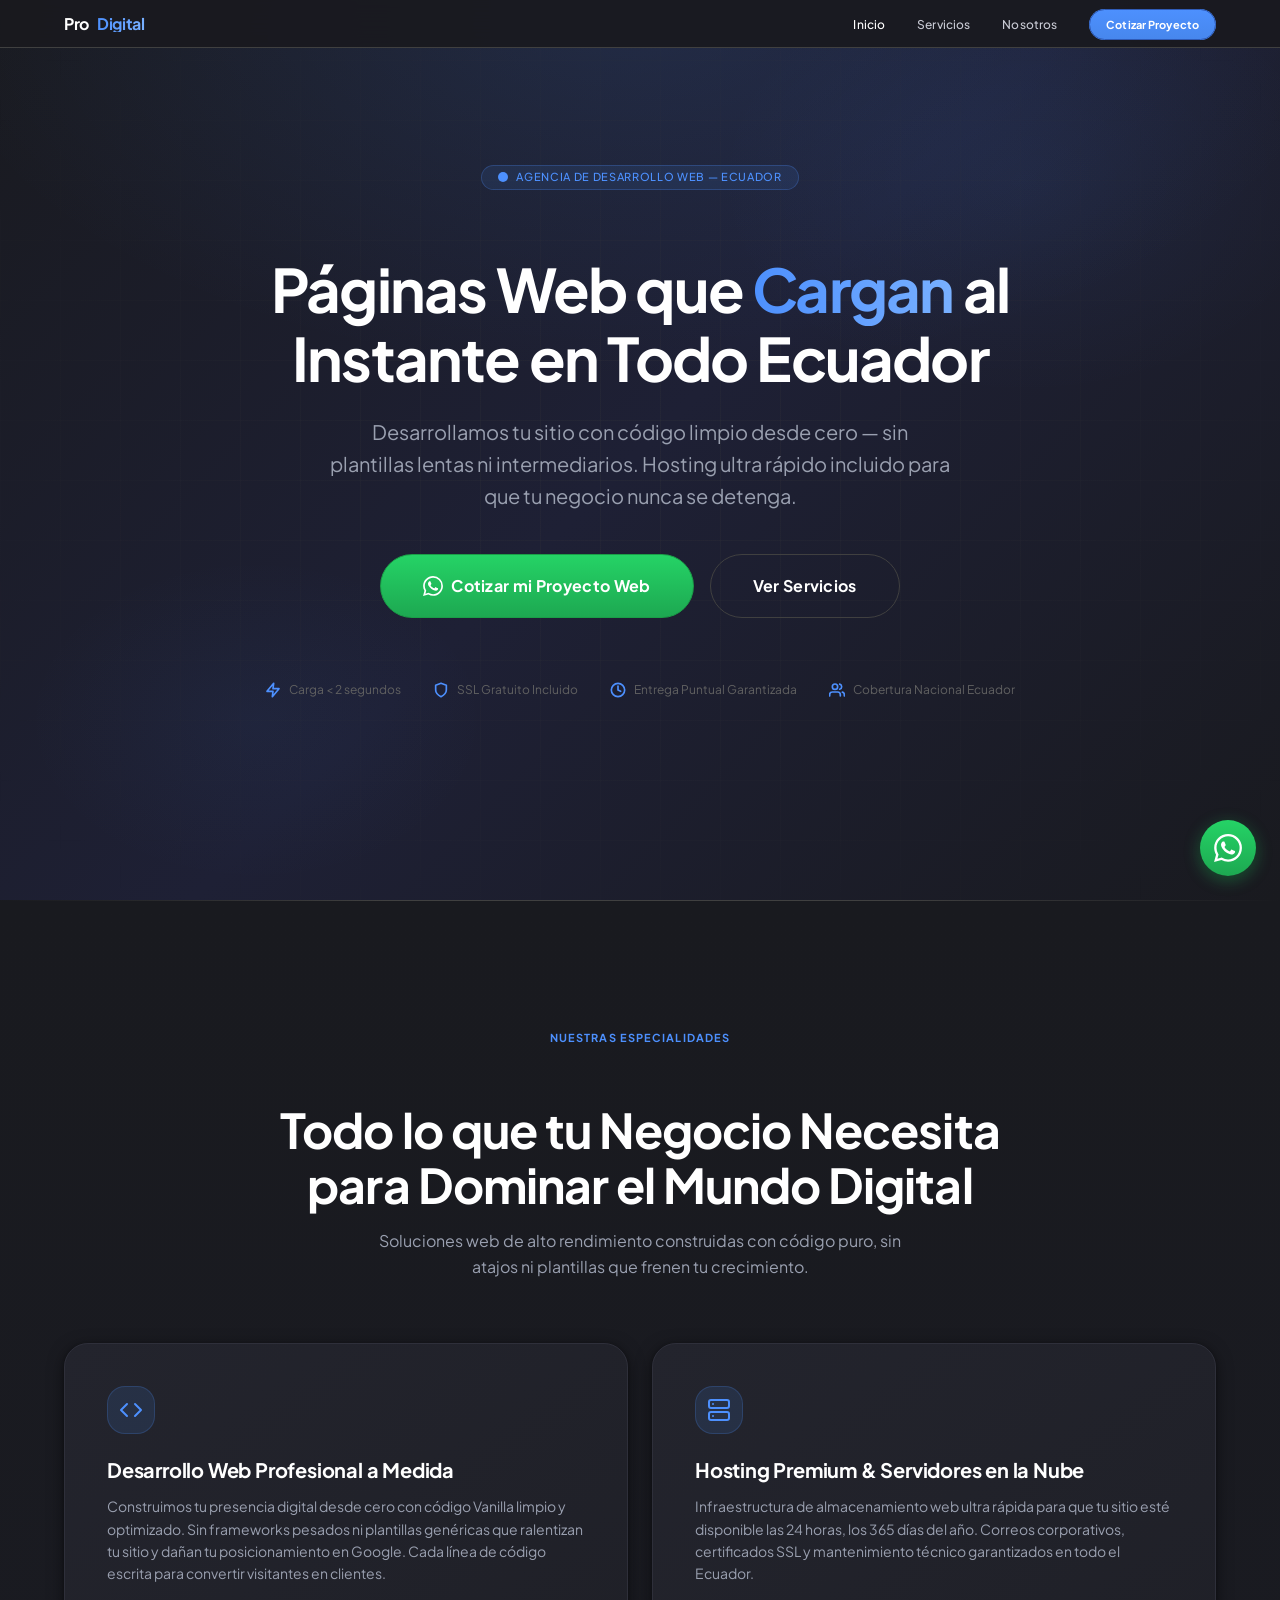
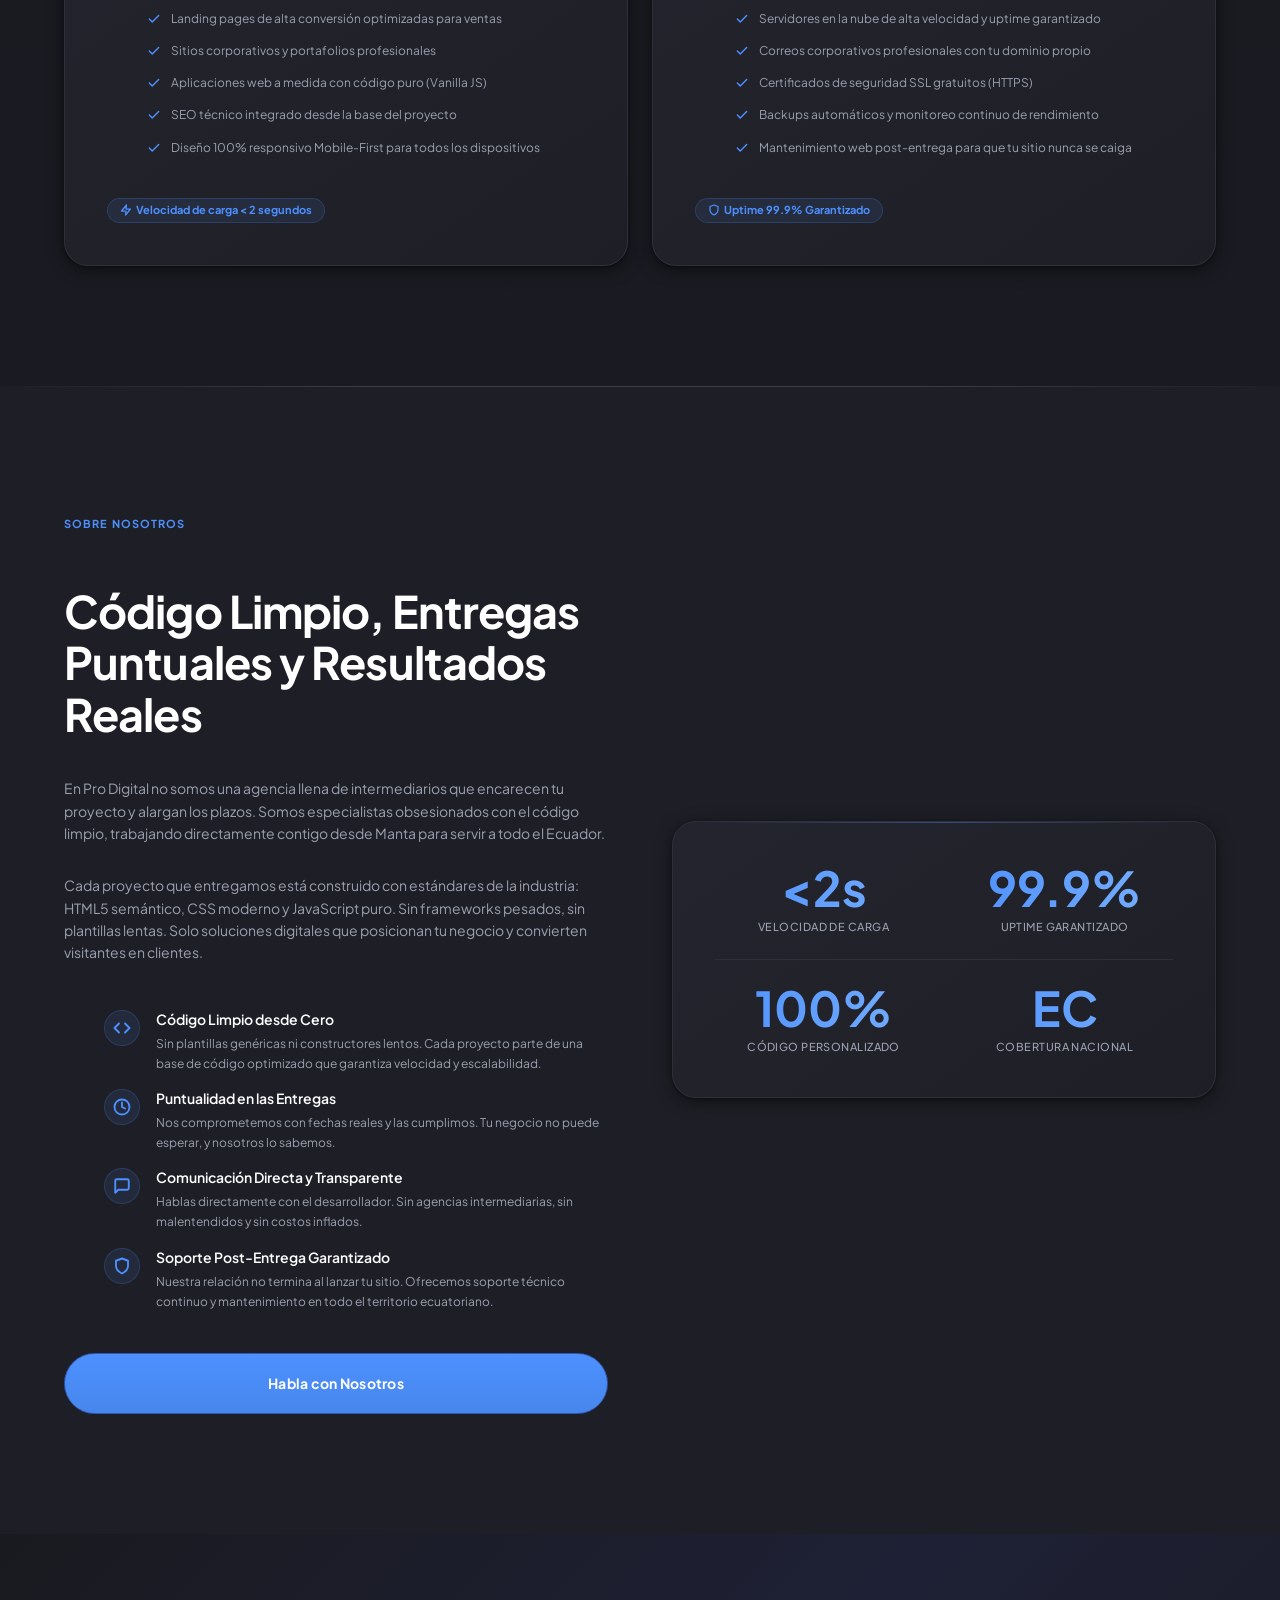
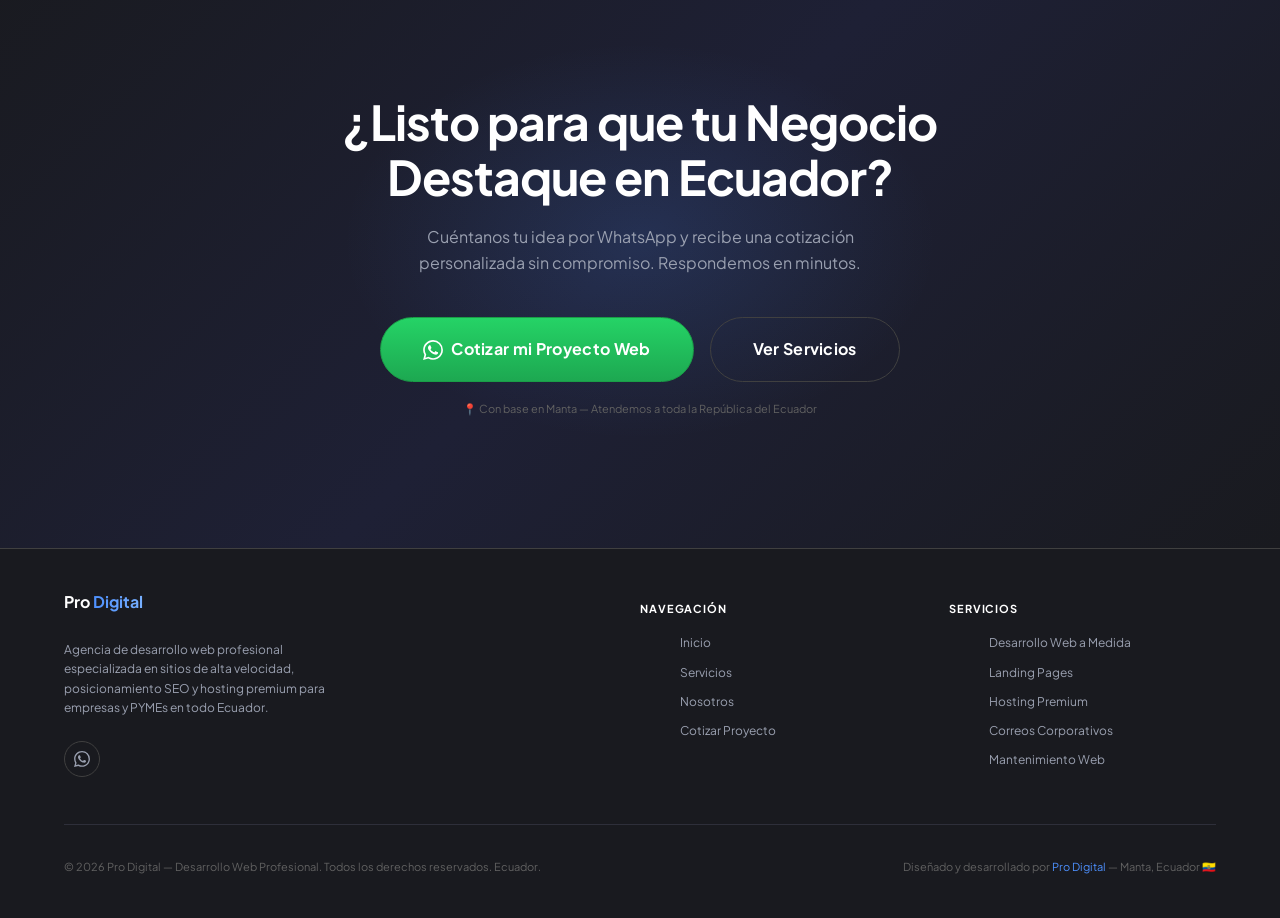
==== commit 11d52cac: "Update index.html" ====
--- a/Mi pagina Web/index.html
+++ b/Mi pagina Web/index.html
@@ -15,7 +15,7 @@
   <!-- Open Graph / Social -->
   <meta property="og:type" content="website" />
   <meta property="og:title" content="Pro Digital — Desarrollo Web Profesional en Ecuador" />
-  <meta property="og:description" content="Páginas web que venden y cargan en menos de 2 segundos. Código limpio desde cero + hosting ultra rápido para todo Ecuador." />
+  <meta property="og:description" content="Páginas web cargan en menos de 2 segundos. Código limpio desde cero + hosting ultra rápido para todo Ecuador." />
   <meta property="og:locale" content="es_EC" />
   <meta property="og:url" content="https://www.prodigitalecuador.com" />
   <meta property="og:image" content="https://www.prodigitalecuador.com/og-image.jpg" />
@@ -26,7 +26,7 @@
   <!-- Twitter Card -->
   <meta name="twitter:card" content="summary_large_image" />
   <meta name="twitter:title" content="Pro Digital — Desarrollo Web Profesional en Ecuador" />
-  <meta name="twitter:description" content="Páginas web que venden y cargan en menos de 2 segundos. Código limpio desde cero + hosting ultra rápido para todo Ecuador." />
+  <meta name="twitter:description" content="Páginas web que cargan en menos de 2 segundos. Código limpio desde cero + hosting ultra rápido para todo Ecuador." />
   <meta name="twitter:image" content="https://www.prodigitalecuador.com/og-image.jpg" />
 
   <!-- SEO LOCAL AVANZADO: JSON-LD Schema.org -->
@@ -201,7 +201,7 @@
         </p>
         <h1 class="hero__title reveal reveal--delay-1" id="hero-title">
           Páginas Web que
-          <span class="hero__title-accent"> Venden y Cargan</span>
+          <span class="hero__title-accent">Cargan</span>
           al Instante en Todo Ecuador
         </h1>
         <p class="hero__subtitle reveal reveal--delay-2">
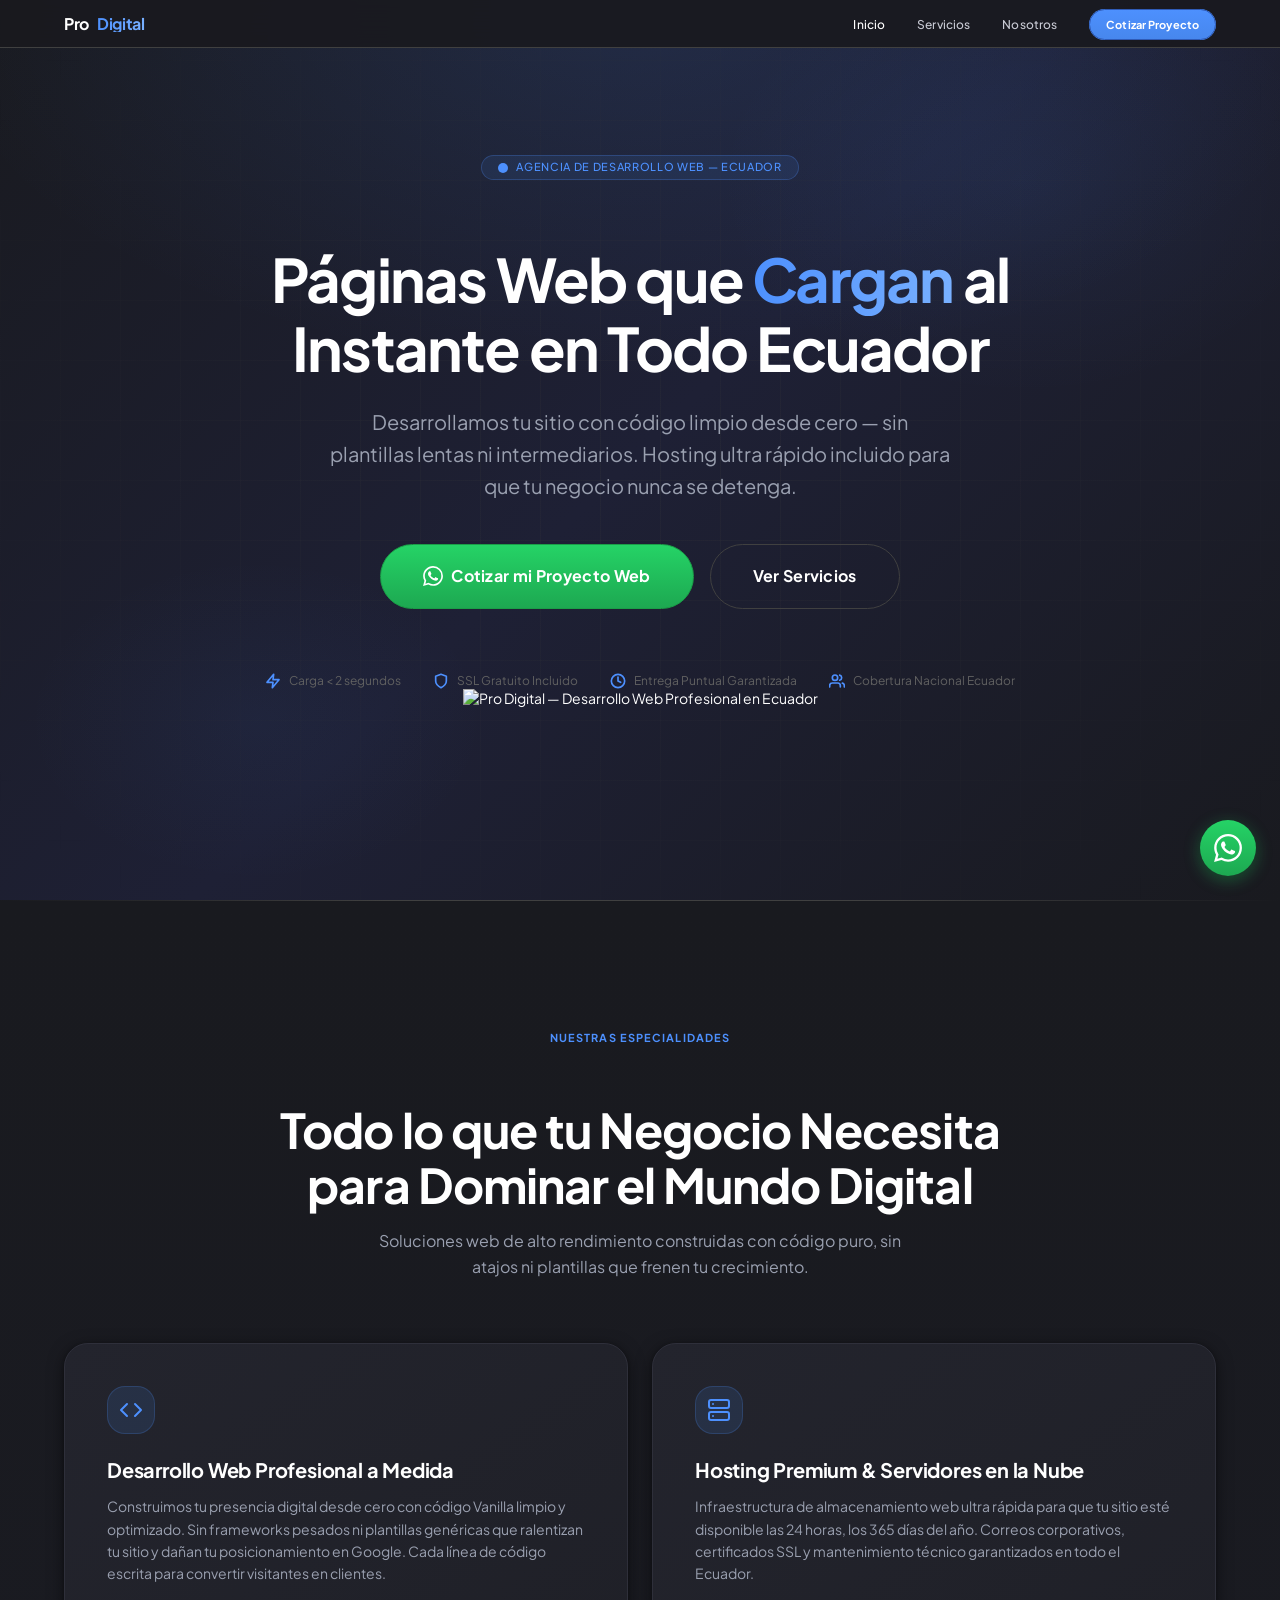
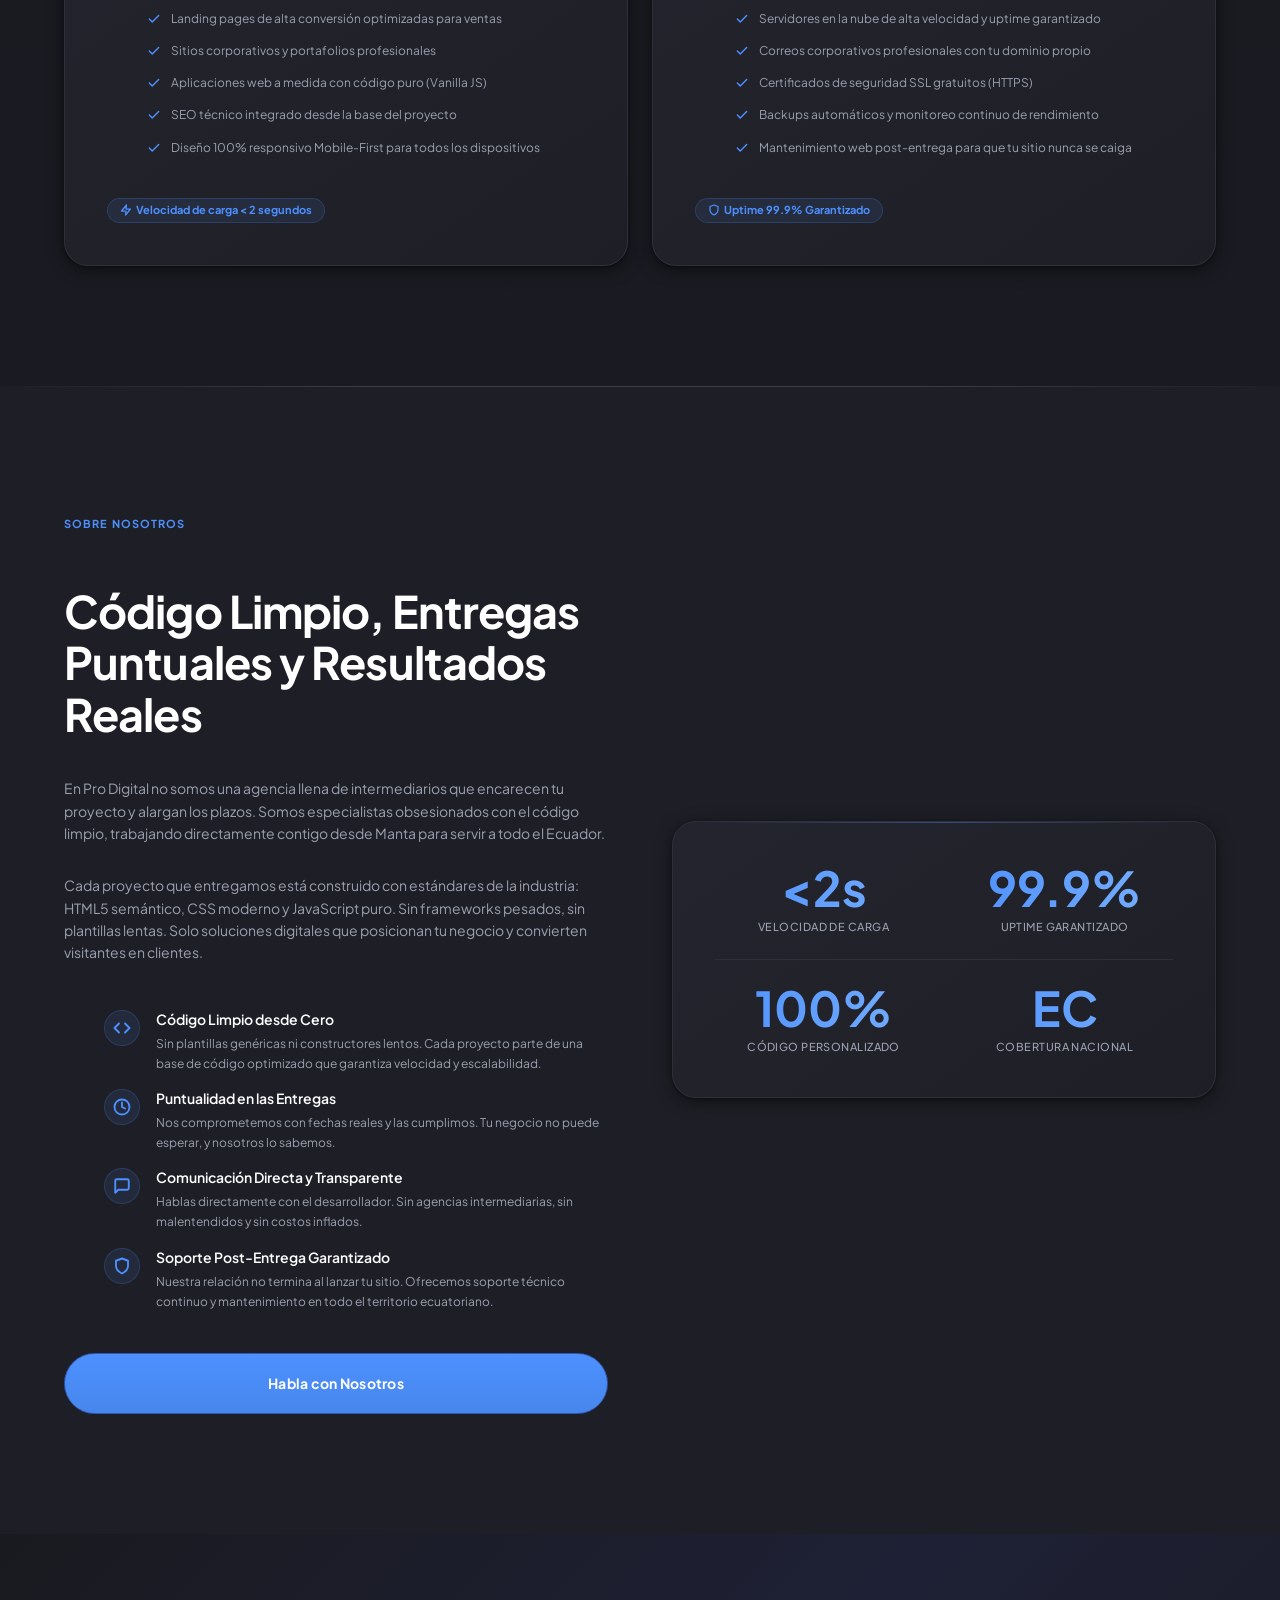
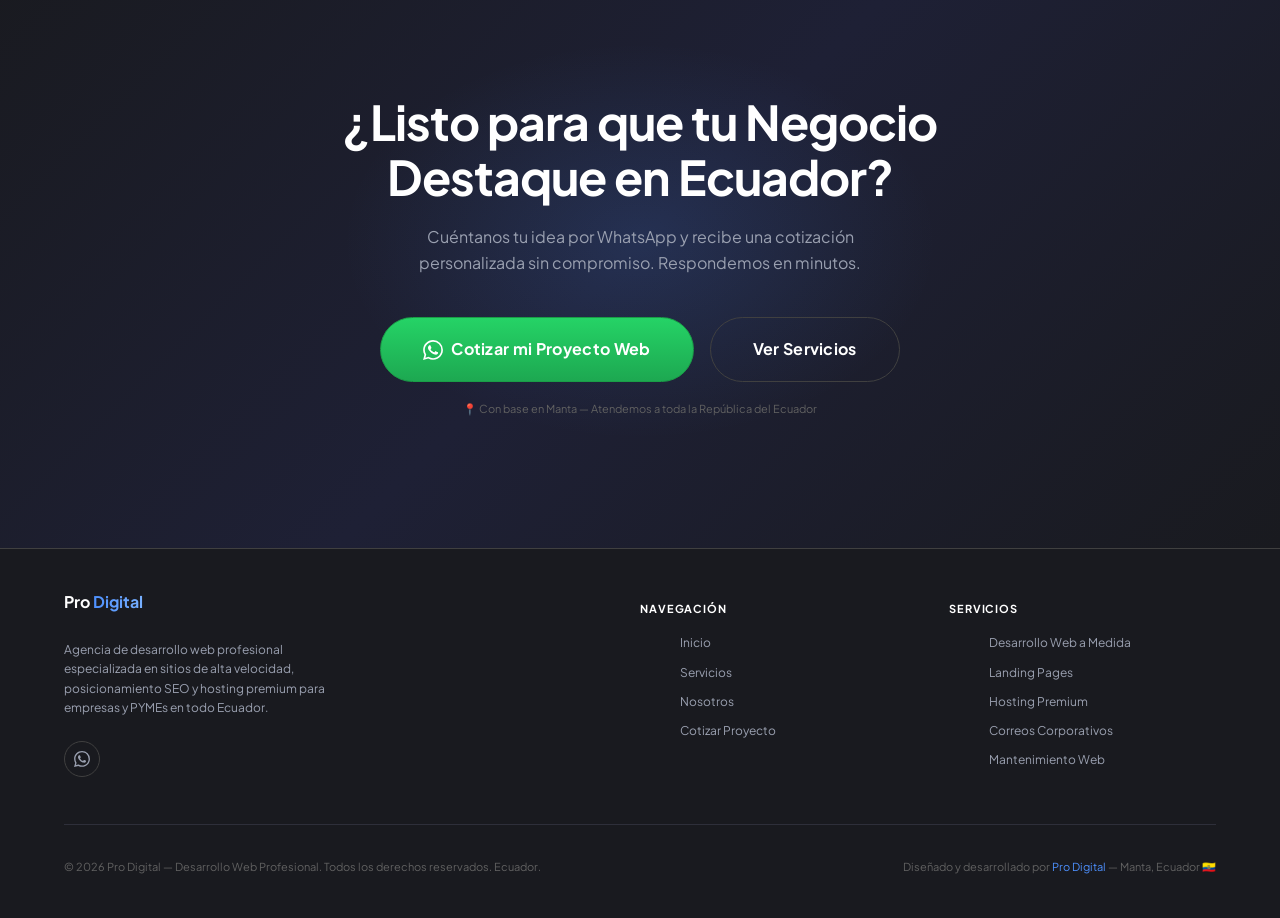
==== commit f35ae938: "Update index.html" ====
--- a/Mi pagina Web/index.html
+++ b/Mi pagina Web/index.html
@@ -21,6 +21,7 @@
   <meta property="og:image" content="https://www.prodigitalecuador.com/og-image.jpg" />
   <meta property="og:image:width" content="1200" />
   <meta property="og:image:height" content="630" />
+  <meta property="og:image:alt" content="Pro Digital — Desarrollo Web Profesional en Ecuador" />
   <meta property="og:site_name" content="Pro Digital Ecuador" />
 
   <!-- Twitter Card -->
@@ -28,6 +29,7 @@
   <meta name="twitter:title" content="Pro Digital — Desarrollo Web Profesional en Ecuador" />
   <meta name="twitter:description" content="Páginas web que cargan en menos de 2 segundos. Código limpio desde cero + hosting ultra rápido para todo Ecuador." />
   <meta name="twitter:image" content="https://www.prodigitalecuador.com/og-image.jpg" />
+  <meta name="twitter:image:alt" content="Pro Digital — Desarrollo Web Profesional en Ecuador" />
 
   <!-- SEO LOCAL AVANZADO: JSON-LD Schema.org -->
   <script type="application/ld+json">
@@ -194,47 +196,68 @@
 
     <!-- SECCIÓN HERO -->
     <section id="home" class="hero" aria-labelledby="hero-title">
-      <div class="hero__content">
-        <p class="hero__badge reveal">
-          <svg width="10" height="10" viewBox="0 0 10 10" fill="currentColor" aria-hidden="true" focusable="false"><circle cx="5" cy="5" r="5"/></svg>
-          Agencia de Desarrollo Web — Ecuador
-        </p>
-        <h1 class="hero__title reveal reveal--delay-1" id="hero-title">
-          Páginas Web que
-          <span class="hero__title-accent">Cargan</span>
-          al Instante en Todo Ecuador
-        </h1>
-        <p class="hero__subtitle reveal reveal--delay-2">
-          Desarrollamos tu sitio con código limpio desde cero — sin plantillas lentas ni
-          intermediarios. Hosting ultra rápido incluido para que tu negocio nunca se detenga.
-        </p>
-        <div class="hero__cta-group reveal reveal--delay-3">
-          <a href="https://wa.me/593963143138?text=Hola%2C%20me%20interesa%20cotizar%20un%20proyecto%20web%20con%20Pro%20Digital." class="btn btn--whatsapp btn--lg" target="_blank" rel="noopener noreferrer" aria-label="Cotizar mi proyecto web por WhatsApp">
-            <span class="btn__icon" aria-hidden="true">
-              <svg width="20" height="20" viewBox="0 0 24 24" fill="currentColor" aria-hidden="true" focusable="false"><path d="M17.472 14.382c-.297-.149-1.758-.867-2.03-.967-.273-.099-.471-.148-.67.15-.197.297-.767.966-.94 1.164-.173.199-.347.223-.644.075-.297-.15-1.255-.463-2.39-1.475-.883-.788-1.48-1.761-1.653-2.059-.173-.297-.018-.458.13-.606.134-.133.298-.347.446-.52.149-.174.198-.298.298-.497.099-.198.05-.371-.025-.52-.075-.149-.669-1.612-.916-2.207-.242-.579-.487-.5-.669-.51-.173-.008-.371-.01-.57-.01-.198 0-.52.074-.792.372-.272.297-1.04 1.016-1.04 2.479 0 1.462 1.065 2.875 1.213 3.074.149.198 2.096 3.2 5.077 4.487.709.306 1.262.489 1.694.625.712.227 1.36.195 1.871.118.571-.085 1.758-.719 2.006-1.413.248-.694.248-1.289.173-1.413-.074-.124-.272-.198-.57-.347m-5.421 7.403h-.004a9.87 9.87 0 01-5.031-1.378l-.361-.214-3.741.982.998-3.648-.235-.374a9.86 9.86 0 01-1.51-5.26c.001-5.45 4.436-9.884 9.888-9.884 2.64 0 5.122 1.03 6.988 2.898a9.825 9.825 0 012.893 6.994c-.003 5.45-4.437 9.884-9.885 9.884m8.413-18.297A11.815 11.815 0 0012.05 0C5.495 0 .16 5.335.157 11.892c0 2.096.547 4.142 1.588 5.945L.057 24l6.305-1.654a11.882 11.882 0 005.683 1.448h.005c6.554 0 11.89-5.335 11.893-11.893a11.821 11.821 0 00-3.48-8.413z"/></svg>
-            </span>
-            Cotizar mi Proyecto Web
-          </a>
-          <a href="#services" class="btn btn--secondary btn--lg">Ver Servicios</a>
-        </div>
-        <div class="hero__trust reveal reveal--delay-4" aria-label="Indicadores de confianza">
-          <div class="hero__trust-item">
-            <svg width="16" height="16" viewBox="0 0 24 24" fill="none" stroke="currentColor" stroke-width="2.5" stroke-linecap="round" stroke-linejoin="round" aria-hidden="true" focusable="false"><polyline points="13 2 3 14 12 14 11 22 21 10 12 10 13 2"/></svg>
-            <span>Carga &lt; 2 segundos</span>
+      <div class="hero__inner container">
+
+        <!-- Columna izquierda: texto -->
+        <div class="hero__content">
+          <p class="hero__badge reveal">
+            <svg width="10" height="10" viewBox="0 0 10 10" fill="currentColor" aria-hidden="true" focusable="false"><circle cx="5" cy="5" r="5"/></svg>
+            Agencia de Desarrollo Web — Ecuador
+          </p>
+          <h1 class="hero__title reveal reveal--delay-1" id="hero-title">
+            Páginas Web que
+            <span class="hero__title-accent">Cargan</span>
+            al Instante en Todo Ecuador
+          </h1>
+          <p class="hero__subtitle reveal reveal--delay-2">
+            Desarrollamos tu sitio con código limpio desde cero — sin plantillas lentas ni
+            intermediarios. Hosting ultra rápido incluido para que tu negocio nunca se detenga.
+          </p>
+          <div class="hero__cta-group reveal reveal--delay-3">
+            <a href="https://wa.me/593963143138?text=Hola%2C%20me%20interesa%20cotizar%20un%20proyecto%20web%20con%20Pro%20Digital." class="btn btn--whatsapp btn--lg" target="_blank" rel="noopener noreferrer" aria-label="Cotizar mi proyecto web por WhatsApp">
+              <span class="btn__icon" aria-hidden="true">
+                <svg width="20" height="20" viewBox="0 0 24 24" fill="currentColor" aria-hidden="true" focusable="false"><path d="M17.472 14.382c-.297-.149-1.758-.867-2.03-.967-.273-.099-.471-.148-.67.15-.197.297-.767.966-.94 1.164-.173.199-.347.223-.644.075-.297-.15-1.255-.463-2.39-1.475-.883-.788-1.48-1.761-1.653-2.059-.173-.297-.018-.458.13-.606.134-.133.298-.347.446-.52.149-.174.198-.298.298-.497.099-.198.05-.371-.025-.52-.075-.149-.669-1.612-.916-2.207-.242-.579-.487-.5-.669-.51-.173-.008-.371-.01-.57-.01-.198 0-.52.074-.792.372-.272.297-1.04 1.016-1.04 2.479 0 1.462 1.065 2.875 1.213 3.074.149.198 2.096 3.2 5.077 4.487.709.306 1.262.489 1.694.625.712.227 1.36.195 1.871.118.571-.085 1.758-.719 2.006-1.413.248-.694.248-1.289.173-1.413-.074-.124-.272-.198-.57-.347m-5.421 7.403h-.004a9.87 9.87 0 01-5.031-1.378l-.361-.214-3.741.982.998-3.648-.235-.374a9.86 9.86 0 01-1.51-5.26c.001-5.45 4.436-9.884 9.888-9.884 2.64 0 5.122 1.03 6.988 2.898a9.825 9.825 0 012.893 6.994c-.003 5.45-4.437 9.884-9.885 9.884m8.413-18.297A11.815 11.815 0 0012.05 0C5.495 0 .16 5.335.157 11.892c0 2.096.547 4.142 1.588 5.945L.057 24l6.305-1.654a11.882 11.882 0 005.683 1.448h.005c6.554 0 11.89-5.335 11.893-11.893a11.821 11.821 0 00-3.48-8.413z"/></svg>
+              </span>
+              Cotizar mi Proyecto Web
+            </a>
+            <a href="#services" class="btn btn--secondary btn--lg">Ver Servicios</a>
           </div>
-          <div class="hero__trust-item">
-            <svg width="16" height="16" viewBox="0 0 24 24" fill="none" stroke="currentColor" stroke-width="2.5" stroke-linecap="round" stroke-linejoin="round" aria-hidden="true" focusable="false"><path d="M12 22s8-4 8-10V5l-8-3-8 3v7c0 6 8 10 8 10z"/></svg>
-            <span>SSL Gratuito Incluido</span>
-          </div>
-          <div class="hero__trust-item">
-            <svg width="16" height="16" viewBox="0 0 24 24" fill="none" stroke="currentColor" stroke-width="2.5" stroke-linecap="round" stroke-linejoin="round" aria-hidden="true" focusable="false"><circle cx="12" cy="12" r="10"/><polyline points="12 6 12 12 16 14"/></svg>
-            <span>Entrega Puntual Garantizada</span>
-          </div>
-          <div class="hero__trust-item">
-            <svg width="16" height="16" viewBox="0 0 24 24" fill="none" stroke="currentColor" stroke-width="2.5" stroke-linecap="round" stroke-linejoin="round" aria-hidden="true" focusable="false"><path d="M17 21v-2a4 4 0 0 0-4-4H5a4 4 0 0 0-4 4v2"/><circle cx="9" cy="7" r="4"/><path d="M23 21v-2a4 4 0 0 0-3-3.87"/><path d="M16 3.13a4 4 0 0 1 0 7.75"/></svg>
-            <span>Cobertura Nacional Ecuador</span>
+          <div class="hero__trust reveal reveal--delay-4" aria-label="Indicadores de confianza">
+            <div class="hero__trust-item">
+              <svg width="16" height="16" viewBox="0 0 24 24" fill="none" stroke="currentColor" stroke-width="2.5" stroke-linecap="round" stroke-linejoin="round" aria-hidden="true" focusable="false"><polyline points="13 2 3 14 12 14 11 22 21 10 12 10 13 2"/></svg>
+              <span>Carga &lt; 2 segundos</span>
+            </div>
+            <div class="hero__trust-item">
+              <svg width="16" height="16" viewBox="0 0 24 24" fill="none" stroke="currentColor" stroke-width="2.5" stroke-linecap="round" stroke-linejoin="round" aria-hidden="true" focusable="false"><path d="M12 22s8-4 8-10V5l-8-3-8 3v7c0 6 8 10 8 10z"/></svg>
+              <span>SSL Gratuito Incluido</span>
+            </div>
+            <div class="hero__trust-item">
+              <svg width="16" height="16" viewBox="0 0 24 24" fill="none" stroke="currentColor" stroke-width="2.5" stroke-linecap="round" stroke-linejoin="round" aria-hidden="true" focusable="false"><circle cx="12" cy="12" r="10"/><polyline points="12 6 12 12 16 14"/></svg>
+              <span>Entrega Puntual Garantizada</span>
+            </div>
+            <div class="hero__trust-item">
+              <svg width="16" height="16" viewBox="0 0 24 24" fill="none" stroke="currentColor" stroke-width="2.5" stroke-linecap="round" stroke-linejoin="round" aria-hidden="true" focusable="false"><path d="M17 21v-2a4 4 0 0 0-4-4H5a4 4 0 0 0-4 4v2"/><circle cx="9" cy="7" r="4"/><path d="M23 21v-2a4 4 0 0 0-3-3.87"/><path d="M16 3.13a4 4 0 0 1 0 7.75"/></svg>
+              <span>Cobertura Nacional Ecuador</span>
+            </div>
           </div>
         </div>
+
+        <!-- Columna derecha: imagen decorativa og-image -->
+        <div class="hero__visual reveal reveal--delay-2" aria-hidden="true">
+          <div class="hero__image-frame">
+            <img
+              src="og-image.jpg"
+              alt="Pro Digital — Desarrollo Web Profesional en Ecuador"
+              class="hero__image"
+              width="600"
+              height="315"
+              loading="eager"
+              decoding="async"
+            />
+            <div class="hero__image-glow" aria-hidden="true"></div>
+          </div>
+        </div>
+
       </div>
     </section>
 
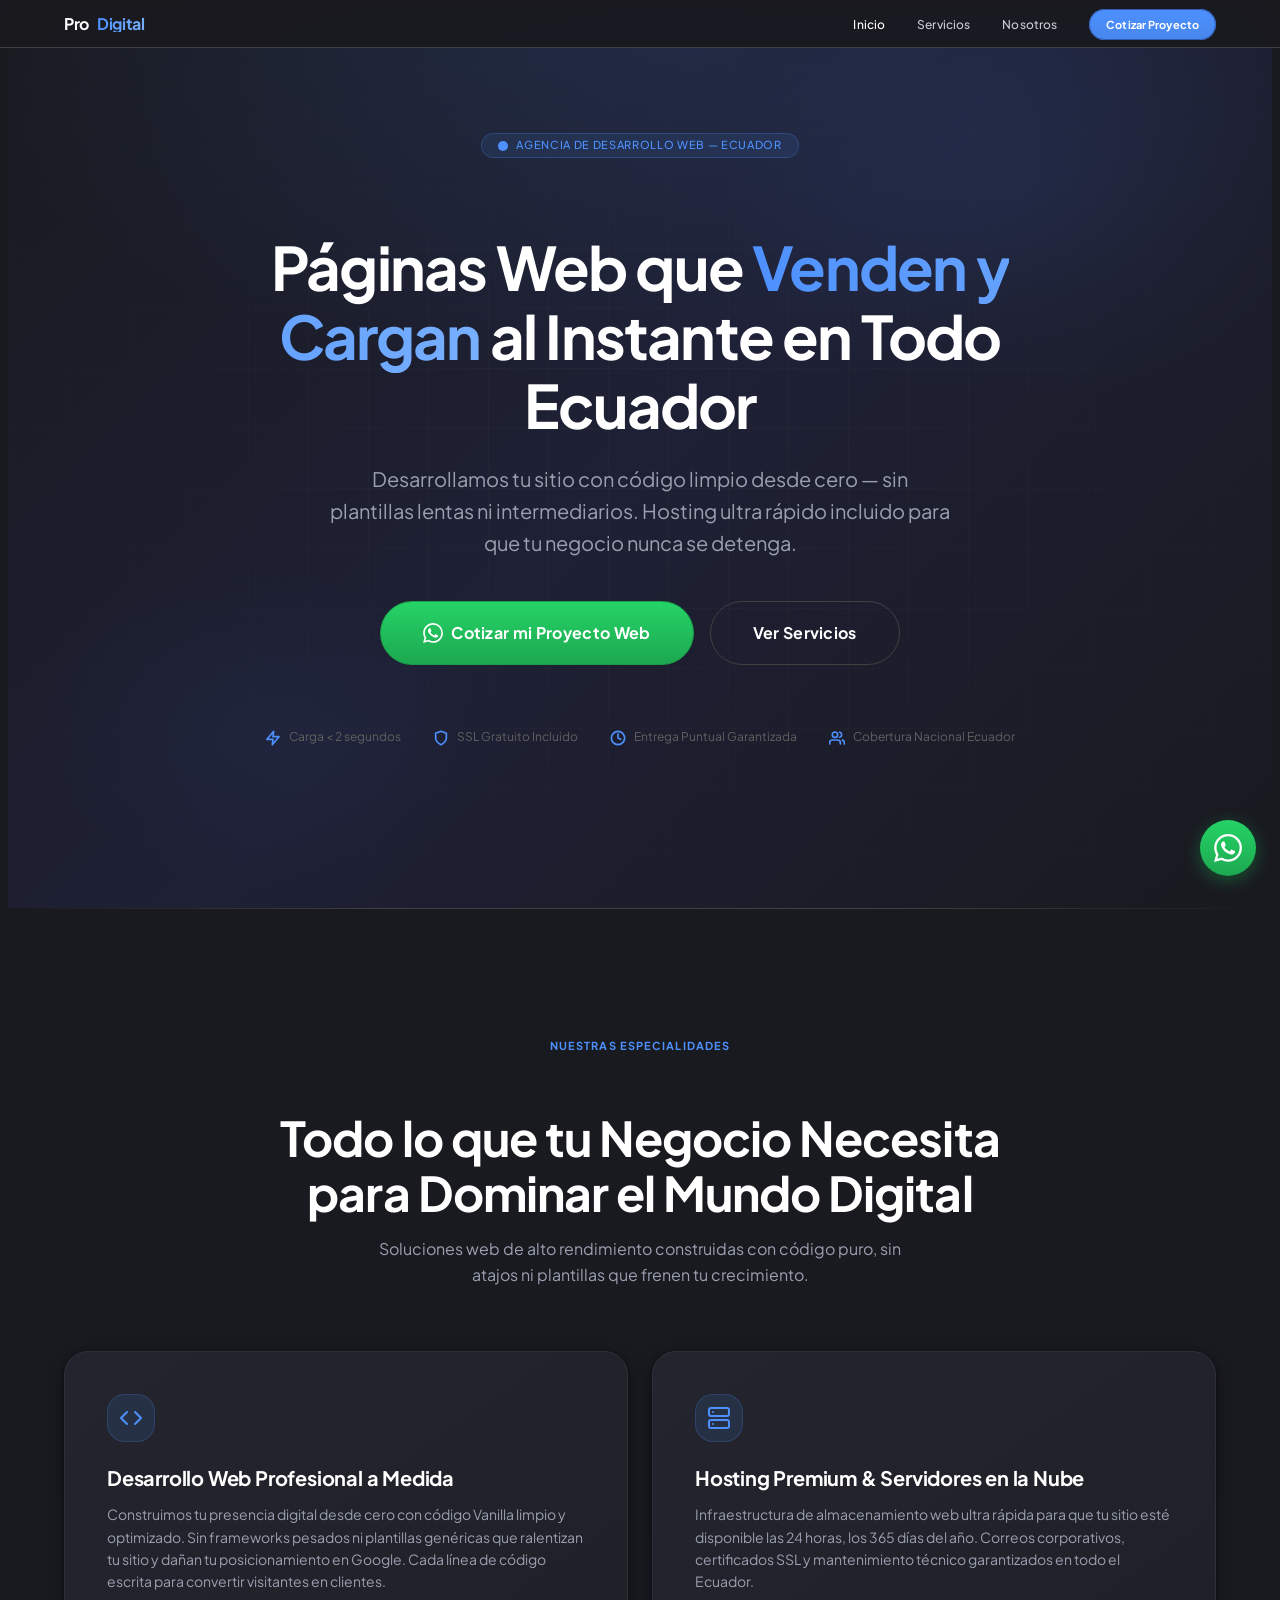
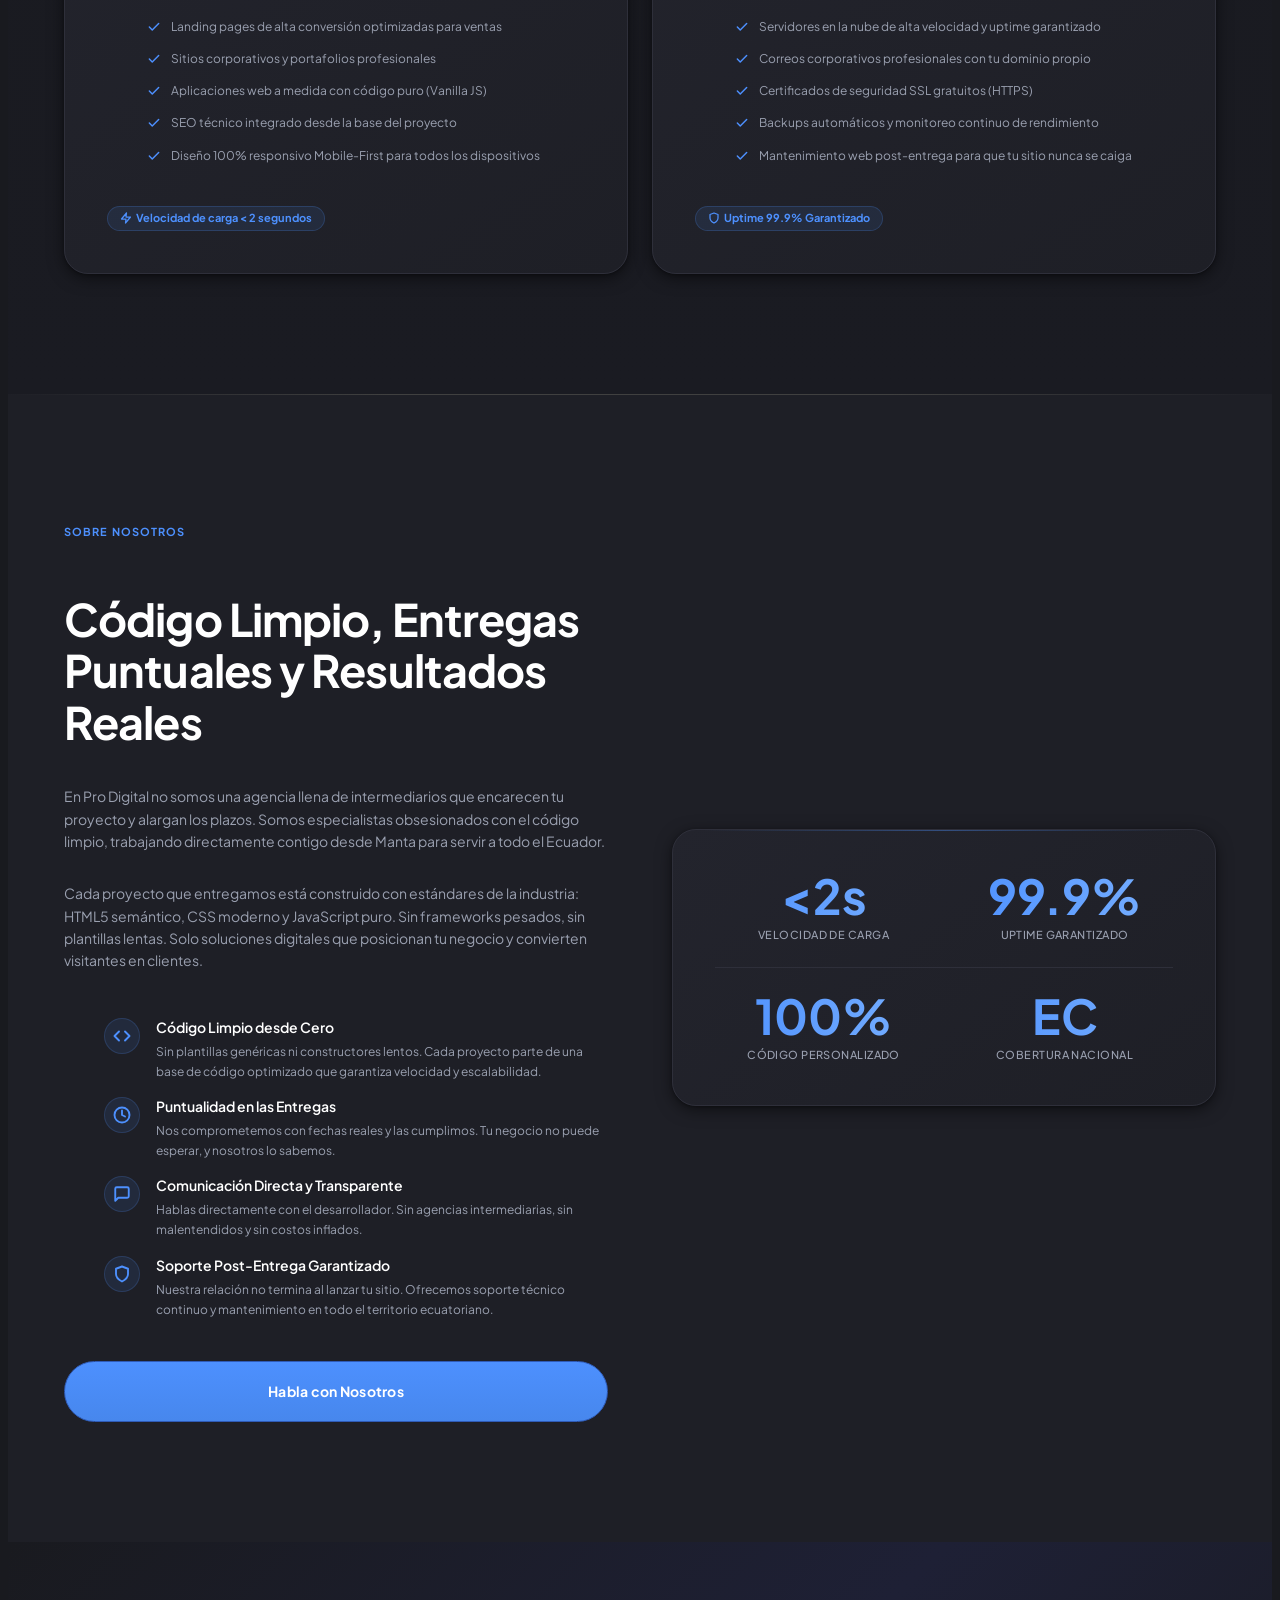
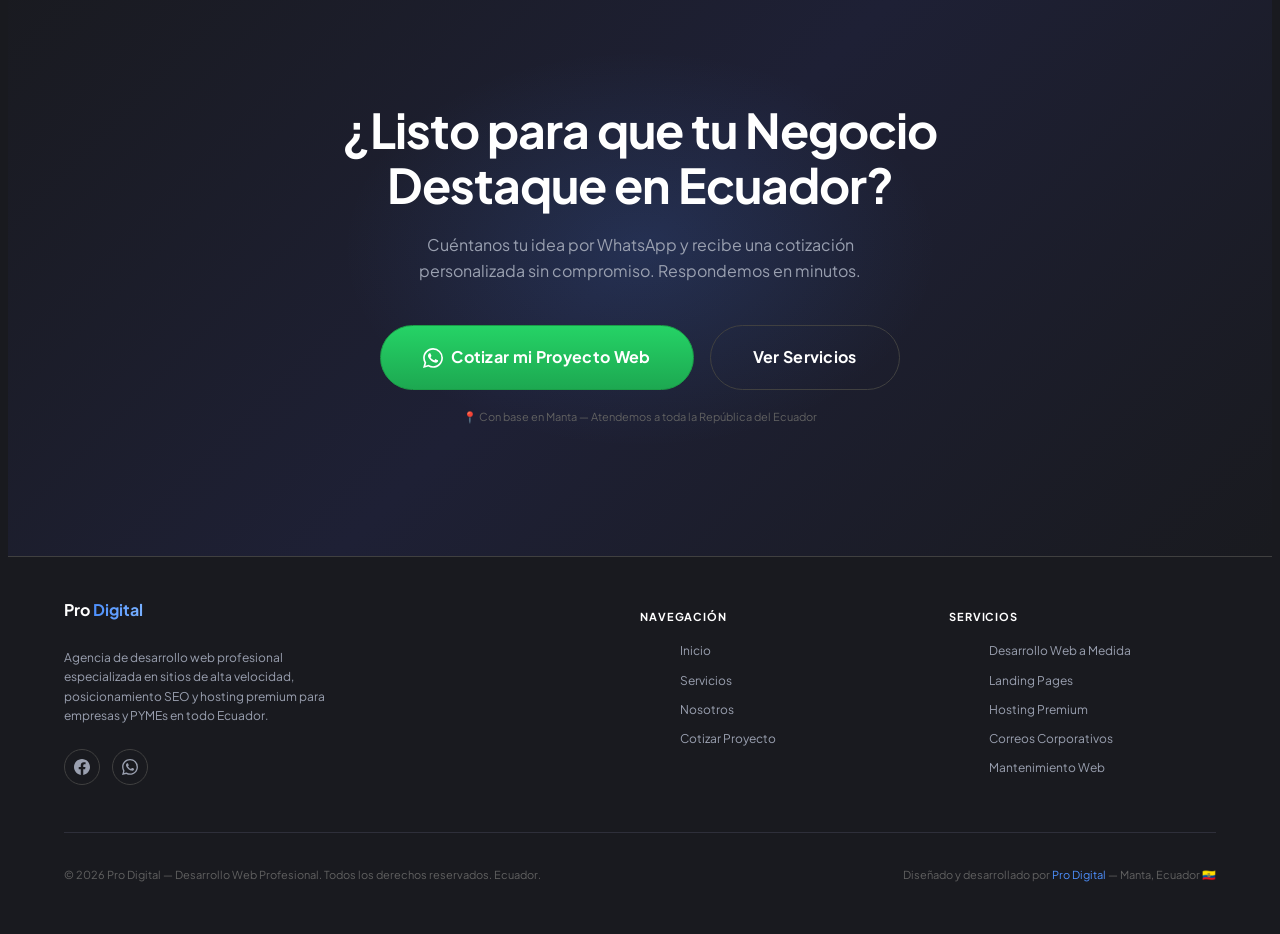
==== commit 81963000: "Add files via upload" ====
--- a/Mi pagina Web/index.html
+++ b/Mi pagina Web/index.html
@@ -1,6 +1,10 @@
 <!DOCTYPE html>
 <html lang="es">
 <head>
+  <!-- ============================================================
+       PRO DIGITAL — index.html
+       Agencia de Desarrollo Web Profesional | Ecuador
+       ============================================================ -->
   <meta charset="UTF-8" />
   <meta name="viewport" content="width=device-width, initial-scale=1.0" />
   <meta http-equiv="X-UA-Compatible" content="IE=edge" />
@@ -8,41 +12,31 @@
   <!-- SEO Básico -->
   <title>Pro Digital — Desarrollo Web Profesional en Ecuador</title>
   <meta name="description" content="Creamos páginas web de alta velocidad, alta conversión y con hosting premium para empresas, profesionales y PYMEs en todo Ecuador. Código limpio desde cero, sin plantillas lentas." />
-  <meta name="keywords" content="desarrollo web Ecuador, páginas web profesionales, hosting premium Ecuador, diseño web Manta, agencia web Ecuador, SEO Ecuador, páginas web Manta, desarrollo web Manabí, páginas web para negocios Ecuador, crear página web Ecuador, web profesional Ecuador, diseño web profesional, agencia digital Ecuador" />
+  <meta name="keywords" content="desarrollo web Ecuador, páginas web profesionales, hosting premium Ecuador, diseño web Manta, agencia web Ecuador, SEO Ecuador" />
   <meta name="author" content="Pro Digital" />
   <meta name="robots" content="index, follow" />
 
   <!-- Open Graph / Social -->
   <meta property="og:type" content="website" />
   <meta property="og:title" content="Pro Digital — Desarrollo Web Profesional en Ecuador" />
-  <meta property="og:description" content="Páginas web cargan en menos de 2 segundos. Código limpio desde cero + hosting ultra rápido para todo Ecuador." />
+  <meta property="og:description" content="Páginas web que venden y cargan en menos de 2 segundos. Código limpio desde cero + hosting ultra rápido para todo Ecuador." />
   <meta property="og:locale" content="es_EC" />
-  <meta property="og:url" content="https://www.prodigitalecuador.com" />
-  <meta property="og:image" content="https://www.prodigitalecuador.com/og-image.jpg" />
-  <meta property="og:image:width" content="1200" />
-  <meta property="og:image:height" content="630" />
-  <meta property="og:image:alt" content="Pro Digital — Desarrollo Web Profesional en Ecuador" />
-  <meta property="og:site_name" content="Pro Digital Ecuador" />
-
-  <!-- Twitter Card -->
-  <meta name="twitter:card" content="summary_large_image" />
-  <meta name="twitter:title" content="Pro Digital — Desarrollo Web Profesional en Ecuador" />
-  <meta name="twitter:description" content="Páginas web que cargan en menos de 2 segundos. Código limpio desde cero + hosting ultra rápido para todo Ecuador." />
-  <meta name="twitter:image" content="https://www.prodigitalecuador.com/og-image.jpg" />
-  <meta name="twitter:image:alt" content="Pro Digital — Desarrollo Web Profesional en Ecuador" />
-
-  <!-- SEO LOCAL AVANZADO: JSON-LD Schema.org -->
+
+  <!-- ============================================================
+       PUNTO 8 — SEO LOCAL AVANZADO: JSON-LD Schema.org
+       Tipo: ProfessionalService con datos reales de Pro Digital
+       ============================================================ -->
   <script type="application/ld+json">
   {
     "@context": "https://schema.org",
     "@type": "ProfessionalService",
     "name": "Pro Digital — Desarrollo Web Profesional",
     "description": "Agencia de desarrollo web profesional especializada en sitios de alta velocidad, posicionamiento SEO y hosting premium para empresas y PYMEs en todo Ecuador. Código limpio desde cero, sin plantillas lentas.",
-    "url": "https://www.prodigitalecuador.com",
-    "logo": "https://www.prodigitalecuador.com/images/logo.png",
-    "image": "https://www.prodigitalecuador.com/images/og-image.jpg",
-    "telephone": "+593963143138",
-    "email": "contacto@prodigitalecuador.com",
+    "url": "https://www.prodigitalec.com",
+    "logo": "https://www.prodigitalec.com/images/logo.png",
+    "image": "https://www.prodigitalec.com/images/og-image.jpg",
+    "telephone": "+593XXXXXXXXX",
+    "email": "contacto@prodigitalec.com",
     "foundingDate": "2024",
     "address": {
       "@type": "PostalAddress",
@@ -94,12 +88,14 @@
     "contactPoint": {
       "@type": "ContactPoint",
       "contactType": "customer service",
-      "telephone": "+593963143138",
+      "telephone": "+593XXXXXXXXX",
       "contactOption": "TollFree",
       "areaServed": "EC",
       "availableLanguage": "Spanish"
     },
-    "sameAs": [],
+    "sameAs": [
+      "https://www.facebook.com/prodigitalec"
+    ],
     "priceRange": "$$",
     "openingHoursSpecification": {
       "@type": "OpeningHoursSpecification",
@@ -115,21 +111,20 @@
   <!-- Preconectar a Google Fonts -->
   <link rel="preconnect" href="https://fonts.googleapis.com" />
   <link rel="preconnect" href="https://fonts.gstatic.com" crossorigin />
+  <!-- Carga de fuente no bloqueante -->
   <link
     rel="preload"
     href="https://fonts.googleapis.com/css2?family=Plus+Jakarta+Sans:wght@400;500;600;700&display=swap"
     as="style"
     onload="this.onload=null;this.rel='stylesheet'"
   />
+  <!-- Fallback sin JS -->
   <noscript>
-    <link rel="stylesheet" href="https://fonts.googleapis.com/css2?family=Plus+Jakarta+Sans:wght@400;500;600;700&display=swap" />
+    <link
+      rel="stylesheet"
+      href="https://fonts.googleapis.com/css2?family=Plus+Jakarta+Sans:wght@400;500;600;700&display=swap"
+    />
   </noscript>
-
-  <!-- Canonical URL -->
-  <link rel="canonical" href="https://www.prodigitalecuador.com" />
-
-  <!-- Reset de estilos -->
-  <link rel="stylesheet" href="normalize.css" />
 
   <!-- Hoja de estilos principal -->
   <link rel="stylesheet" href="styles.css" />
@@ -143,128 +138,214 @@
 
 <body>
 
-  <!-- BOTÓN FLOTANTE DE WHATSAPP -->
+  <!-- ============================================================
+       BOTÓN FLOTANTE DE WHATSAPP
+       PUNTO 6 — Fix UX Mobile: tooltip oculto en mobile vía CSS,
+       contenedor con overflow:hidden para evitar scroll horizontal
+       ============================================================ -->
   <a
-    href="https://wa.me/593963143138?text=Hola%2C%20me%20interesa%20cotizar%20mi%20proyecto%20web"
+    href="https://wa.me/593XXXXXXXXX?text=Hola%2C%20me%20interesa%20cotizar%20mi%20proyecto%20web"
     class="whatsapp-float"
     target="_blank"
     rel="noopener noreferrer"
     aria-label="Contactar por WhatsApp — escríbenos ahora"
     title="Escríbenos por WhatsApp"
   >
-    <svg aria-hidden="true" focusable="false" width="28" height="28" viewBox="0 0 24 24" fill="currentColor">
+    <!-- PUNTO 10 — aria-hidden en SVG decorativo -->
+    <svg
+      aria-hidden="true"
+      focusable="false"
+      width="28"
+      height="28"
+      viewBox="0 0 24 24"
+      fill="currentColor"
+    >
       <path d="M17.472 14.382c-.297-.149-1.758-.867-2.03-.967-.273-.099-.471-.148-.67.15-.197.297-.767.966-.94 1.164-.173.199-.347.223-.644.075-.297-.15-1.255-.463-2.39-1.475-.883-.788-1.48-1.761-1.653-2.059-.173-.297-.018-.458.13-.606.134-.133.298-.347.446-.52.149-.174.198-.298.298-.497.099-.198.05-.371-.025-.52-.075-.149-.669-1.612-.916-2.207-.242-.579-.487-.5-.669-.51-.173-.008-.371-.01-.57-.01-.198 0-.52.074-.792.372-.272.297-1.04 1.016-1.04 2.479 0 1.462 1.065 2.875 1.213 3.074.149.198 2.096 3.2 5.077 4.487.709.306 1.262.489 1.694.625.712.227 1.36.195 1.871.118.571-.085 1.758-.719 2.006-1.413.248-.694.248-1.289.173-1.413-.074-.124-.272-.198-.57-.347m-5.421 7.403h-.004a9.87 9.87 0 01-5.031-1.378l-.361-.214-3.741.982.998-3.648-.235-.374a9.86 9.86 0 01-1.51-5.26c.001-5.45 4.436-9.884 9.888-9.884 2.64 0 5.122 1.03 6.988 2.898a9.825 9.825 0 012.893 6.994c-.003 5.45-4.437 9.884-9.885 9.884m8.413-18.297A11.815 11.815 0 0012.05 0C5.495 0 .16 5.335.157 11.892c0 2.096.547 4.142 1.588 5.945L.057 24l6.305-1.654a11.882 11.882 0 005.683 1.448h.005c6.554 0 11.89-5.335 11.893-11.893a11.821 11.821 0 00-3.48-8.413Z"/>
     </svg>
+
+    <!-- Tooltip: visible solo en desktop (>=768px) vía CSS -->
     <span class="whatsapp-float__tooltip" aria-hidden="true">¡Escríbenos ahora!</span>
   </a>
 
 
-  <!-- HEADER / NAVEGACIÓN PRINCIPAL -->
+  <!-- ============================================================
+       HEADER / NAVEGACIÓN PRINCIPAL
+       ============================================================ -->
   <header class="site-header" id="site-header">
     <nav class="nav container" aria-label="Navegación principal">
+
+      <!-- Logo -->
       <a href="#home" class="nav__logo" aria-label="Pro Digital — Ir al inicio">
         Pro <span>Digital</span>
       </a>
+
+      <!-- Links de navegación (desktop) -->
       <ul class="nav__links" role="list">
         <li><a href="#home">Inicio</a></li>
         <li><a href="#services">Servicios</a></li>
         <li><a href="#about">Nosotros</a></li>
         <li>
-          <a href="https://wa.me/593963143138?text=Hola%2C%20me%20interesa%20cotizar%20un%20proyecto%20web%20con%20Pro%20Digital." class="nav__cta" target="_blank" rel="noopener noreferrer">
+          <a
+            href="https://wa.me/593XXXXXXXXX?text=Hola%2C%20me%20interesa%20cotizar%20un%20proyecto%20web%20con%20Pro%20Digital."
+            class="nav__cta"
+            target="_blank"
+            rel="noopener noreferrer"
+          >
             Cotizar Proyecto
           </a>
         </li>
       </ul>
-      <button class="nav__hamburger" id="hamburger-btn" aria-label="Abrir menú de navegación" aria-expanded="false" aria-controls="mobile-menu" type="button">
+
+      <!-- PUNTOS 9 y 10 — Botón hamburguesa con aria-label,
+           aria-expanded y aria-controls correctos -->
+      <button
+        class="nav__hamburger"
+        id="hamburger-btn"
+        aria-label="Abrir menú de navegación"
+        aria-expanded="false"
+        aria-controls="mobile-menu"
+        type="button"
+      >
+        <!-- PUNTO 10 — aria-hidden en líneas decorativas del hamburguesa -->
         <span class="nav__hamburger-line" aria-hidden="true"></span>
         <span class="nav__hamburger-line" aria-hidden="true"></span>
         <span class="nav__hamburger-line" aria-hidden="true"></span>
       </button>
+
     </nav>
-    <nav class="nav__mobile-menu" id="mobile-menu" aria-label="Menú móvil" aria-hidden="true">
+
+    <!-- Menú móvil desplegable -->
+    <nav
+      class="nav__mobile-menu"
+      id="mobile-menu"
+      aria-label="Menú móvil"
+      aria-hidden="true"
+    >
       <a href="#home" class="mobile-nav-link">Inicio</a>
       <a href="#services" class="mobile-nav-link">Servicios</a>
       <a href="#about" class="mobile-nav-link">Nosotros</a>
-      <a href="https://wa.me/593963143138?text=Hola%2C%20me%20interesa%20cotizar%20un%20proyecto%20web%20con%20Pro%20Digital." class="mobile-nav-link" target="_blank" rel="noopener noreferrer">
+      <a
+        href="https://wa.me/593XXXXXXXXX?text=Hola%2C%20me%20interesa%20cotizar%20un%20proyecto%20web%20con%20Pro%20Digital."
+        class="mobile-nav-link"
+        target="_blank"
+        rel="noopener noreferrer"
+      >
         Cotizar por WhatsApp
       </a>
     </nav>
   </header>
 
 
+  <!-- ============================================================
+       CONTENIDO PRINCIPAL
+       ============================================================ -->
   <main>
 
-    <!-- SECCIÓN HERO -->
+    <!-- ============================================================
+         SECCIÓN HERO
+         ============================================================ -->
     <section id="home" class="hero" aria-labelledby="hero-title">
-      <div class="hero__inner container">
-
-        <!-- Columna izquierda: texto -->
-        <div class="hero__content">
-          <p class="hero__badge reveal">
-            <svg width="10" height="10" viewBox="0 0 10 10" fill="currentColor" aria-hidden="true" focusable="false"><circle cx="5" cy="5" r="5"/></svg>
-            Agencia de Desarrollo Web — Ecuador
-          </p>
-          <h1 class="hero__title reveal reveal--delay-1" id="hero-title">
-            Páginas Web que
-            <span class="hero__title-accent">Cargan</span>
-            al Instante en Todo Ecuador
-          </h1>
-          <p class="hero__subtitle reveal reveal--delay-2">
-            Desarrollamos tu sitio con código limpio desde cero — sin plantillas lentas ni
-            intermediarios. Hosting ultra rápido incluido para que tu negocio nunca se detenga.
-          </p>
-          <div class="hero__cta-group reveal reveal--delay-3">
-            <a href="https://wa.me/593963143138?text=Hola%2C%20me%20interesa%20cotizar%20un%20proyecto%20web%20con%20Pro%20Digital." class="btn btn--whatsapp btn--lg" target="_blank" rel="noopener noreferrer" aria-label="Cotizar mi proyecto web por WhatsApp">
-              <span class="btn__icon" aria-hidden="true">
-                <svg width="20" height="20" viewBox="0 0 24 24" fill="currentColor" aria-hidden="true" focusable="false"><path d="M17.472 14.382c-.297-.149-1.758-.867-2.03-.967-.273-.099-.471-.148-.67.15-.197.297-.767.966-.94 1.164-.173.199-.347.223-.644.075-.297-.15-1.255-.463-2.39-1.475-.883-.788-1.48-1.761-1.653-2.059-.173-.297-.018-.458.13-.606.134-.133.298-.347.446-.52.149-.174.198-.298.298-.497.099-.198.05-.371-.025-.52-.075-.149-.669-1.612-.916-2.207-.242-.579-.487-.5-.669-.51-.173-.008-.371-.01-.57-.01-.198 0-.52.074-.792.372-.272.297-1.04 1.016-1.04 2.479 0 1.462 1.065 2.875 1.213 3.074.149.198 2.096 3.2 5.077 4.487.709.306 1.262.489 1.694.625.712.227 1.36.195 1.871.118.571-.085 1.758-.719 2.006-1.413.248-.694.248-1.289.173-1.413-.074-.124-.272-.198-.57-.347m-5.421 7.403h-.004a9.87 9.87 0 01-5.031-1.378l-.361-.214-3.741.982.998-3.648-.235-.374a9.86 9.86 0 01-1.51-5.26c.001-5.45 4.436-9.884 9.888-9.884 2.64 0 5.122 1.03 6.988 2.898a9.825 9.825 0 012.893 6.994c-.003 5.45-4.437 9.884-9.885 9.884m8.413-18.297A11.815 11.815 0 0012.05 0C5.495 0 .16 5.335.157 11.892c0 2.096.547 4.142 1.588 5.945L.057 24l6.305-1.654a11.882 11.882 0 005.683 1.448h.005c6.554 0 11.89-5.335 11.893-11.893a11.821 11.821 0 00-3.48-8.413z"/></svg>
-              </span>
-              Cotizar mi Proyecto Web
-            </a>
-            <a href="#services" class="btn btn--secondary btn--lg">Ver Servicios</a>
+      <div class="hero__content">
+
+        <!-- Badge de presentación -->
+        <p class="hero__badge reveal">
+          <!-- PUNTO 10 — aria-hidden en SVG decorativo -->
+          <svg
+            width="10"
+            height="10"
+            viewBox="0 0 10 10"
+            fill="currentColor"
+            aria-hidden="true"
+            focusable="false"
+          >
+            <circle cx="5" cy="5" r="5"/>
+          </svg>
+          Agencia de Desarrollo Web — Ecuador
+        </p>
+
+        <!-- H1 principal -->
+        <h1 class="hero__title reveal reveal--delay-1" id="hero-title">
+          Páginas Web que
+          <span class="hero__title-accent"> Venden y Cargan</span>
+          al Instante en Todo Ecuador
+        </h1>
+
+        <!-- Subtítulo / propuesta de valor -->
+        <p class="hero__subtitle reveal reveal--delay-2">
+          Desarrollamos tu sitio con código limpio desde cero — sin plantillas lentas ni
+          intermediarios. Hosting ultra rápido incluido para que tu negocio nunca se detenga.
+        </p>
+
+        <!-- Grupo de botones CTA -->
+        <div class="hero__cta-group reveal reveal--delay-3">
+          <a
+            href="https://wa.me/593XXXXXXXXX?text=Hola%2C%20me%20interesa%20cotizar%20un%20proyecto%20web%20con%20Pro%20Digital."
+            class="btn btn--whatsapp btn--lg"
+            target="_blank"
+            rel="noopener noreferrer"
+            aria-label="Cotizar mi proyecto web por WhatsApp"
+          >
+            <span class="btn__icon" aria-hidden="true">
+              <svg width="20" height="20" viewBox="0 0 24 24" fill="currentColor" aria-hidden="true" focusable="false">
+                <path d="M17.472 14.382c-.297-.149-1.758-.867-2.03-.967-.273-.099-.471-.148-.67.15-.197.297-.767.966-.94 1.164-.173.199-.347.223-.644.075-.297-.15-1.255-.463-2.39-1.475-.883-.788-1.48-1.761-1.653-2.059-.173-.297-.018-.458.13-.606.134-.133.298-.347.446-.52.149-.174.198-.298.298-.497.099-.198.05-.371-.025-.52-.075-.149-.669-1.612-.916-2.207-.242-.579-.487-.5-.669-.51-.173-.008-.371-.01-.57-.01-.198 0-.52.074-.792.372-.272.297-1.04 1.016-1.04 2.479 0 1.462 1.065 2.875 1.213 3.074.149.198 2.096 3.2 5.077 4.487.709.306 1.262.489 1.694.625.712.227 1.36.195 1.871.118.571-.085 1.758-.719 2.006-1.413.248-.694.248-1.289.173-1.413-.074-.124-.272-.198-.57-.347m-5.421 7.403h-.004a9.87 9.87 0 01-5.031-1.378l-.361-.214-3.741.982.998-3.648-.235-.374a9.86 9.86 0 01-1.51-5.26c.001-5.45 4.436-9.884 9.888-9.884 2.64 0 5.122 1.03 6.988 2.898a9.825 9.825 0 012.893 6.994c-.003 5.45-4.437 9.884-9.885 9.884m8.413-18.297A11.815 11.815 0 0012.05 0C5.495 0 .16 5.335.157 11.892c0 2.096.547 4.142 1.588 5.945L.057 24l6.305-1.654a11.882 11.882 0 005.683 1.448h.005c6.554 0 11.89-5.335 11.893-11.893a11.821 11.821 0 00-3.48-8.413z"/>
+              </svg>
+            </span>
+            Cotizar mi Proyecto Web
+          </a>
+          <a href="#services" class="btn btn--secondary btn--lg">
+            Ver Servicios
+          </a>
+        </div>
+
+        <!-- Indicadores de confianza -->
+        <div class="hero__trust reveal reveal--delay-4" aria-label="Indicadores de confianza">
+
+          <div class="hero__trust-item">
+            <!-- PUNTO 10 — aria-hidden en todos los SVG decorativos -->
+            <svg width="16" height="16" viewBox="0 0 24 24" fill="none" stroke="currentColor" stroke-width="2.5" stroke-linecap="round" stroke-linejoin="round" aria-hidden="true" focusable="false">
+              <polyline points="13 2 3 14 12 14 11 22 21 10 12 10 13 2"/>
+            </svg>
+            <span>Carga &lt; 2 segundos</span>
           </div>
-          <div class="hero__trust reveal reveal--delay-4" aria-label="Indicadores de confianza">
-            <div class="hero__trust-item">
-              <svg width="16" height="16" viewBox="0 0 24 24" fill="none" stroke="currentColor" stroke-width="2.5" stroke-linecap="round" stroke-linejoin="round" aria-hidden="true" focusable="false"><polyline points="13 2 3 14 12 14 11 22 21 10 12 10 13 2"/></svg>
-              <span>Carga &lt; 2 segundos</span>
-            </div>
-            <div class="hero__trust-item">
-              <svg width="16" height="16" viewBox="0 0 24 24" fill="none" stroke="currentColor" stroke-width="2.5" stroke-linecap="round" stroke-linejoin="round" aria-hidden="true" focusable="false"><path d="M12 22s8-4 8-10V5l-8-3-8 3v7c0 6 8 10 8 10z"/></svg>
-              <span>SSL Gratuito Incluido</span>
-            </div>
-            <div class="hero__trust-item">
-              <svg width="16" height="16" viewBox="0 0 24 24" fill="none" stroke="currentColor" stroke-width="2.5" stroke-linecap="round" stroke-linejoin="round" aria-hidden="true" focusable="false"><circle cx="12" cy="12" r="10"/><polyline points="12 6 12 12 16 14"/></svg>
-              <span>Entrega Puntual Garantizada</span>
-            </div>
-            <div class="hero__trust-item">
-              <svg width="16" height="16" viewBox="0 0 24 24" fill="none" stroke="currentColor" stroke-width="2.5" stroke-linecap="round" stroke-linejoin="round" aria-hidden="true" focusable="false"><path d="M17 21v-2a4 4 0 0 0-4-4H5a4 4 0 0 0-4 4v2"/><circle cx="9" cy="7" r="4"/><path d="M23 21v-2a4 4 0 0 0-3-3.87"/><path d="M16 3.13a4 4 0 0 1 0 7.75"/></svg>
-              <span>Cobertura Nacional Ecuador</span>
-            </div>
+
+          <div class="hero__trust-item">
+            <svg width="16" height="16" viewBox="0 0 24 24" fill="none" stroke="currentColor" stroke-width="2.5" stroke-linecap="round" stroke-linejoin="round" aria-hidden="true" focusable="false">
+              <path d="M12 22s8-4 8-10V5l-8-3-8 3v7c0 6 8 10 8 10z"/>
+            </svg>
+            <span>SSL Gratuito Incluido</span>
           </div>
-        </div>
-
-        <!-- Columna derecha: imagen decorativa og-image -->
-        <div class="hero__visual reveal reveal--delay-2" aria-hidden="true">
-          <div class="hero__image-frame">
-            <img
-              src="og-image.jpg"
-              alt="Pro Digital — Desarrollo Web Profesional en Ecuador"
-              class="hero__image"
-              width="600"
-              height="315"
-              loading="eager"
-              decoding="async"
-            />
-            <div class="hero__image-glow" aria-hidden="true"></div>
+
+          <div class="hero__trust-item">
+            <svg width="16" height="16" viewBox="0 0 24 24" fill="none" stroke="currentColor" stroke-width="2.5" stroke-linecap="round" stroke-linejoin="round" aria-hidden="true" focusable="false">
+              <circle cx="12" cy="12" r="10"/>
+              <polyline points="12 6 12 12 16 14"/>
+            </svg>
+            <span>Entrega Puntual Garantizada</span>
           </div>
+
+          <div class="hero__trust-item">
+            <svg width="16" height="16" viewBox="0 0 24 24" fill="none" stroke="currentColor" stroke-width="2.5" stroke-linecap="round" stroke-linejoin="round" aria-hidden="true" focusable="false">
+              <path d="M17 21v-2a4 4 0 0 0-4-4H5a4 4 0 0 0-4 4v2"/>
+              <circle cx="9" cy="7" r="4"/>
+              <path d="M23 21v-2a4 4 0 0 0-3-3.87"/>
+              <path d="M16 3.13a4 4 0 0 1 0 7.75"/>
+            </svg>
+            <span>Cobertura Nacional Ecuador</span>
+          </div>
+
         </div>
 
       </div>
     </section>
 
 
-    <!-- SECCIÓN DE SERVICIOS -->
+    <!-- ============================================================
+         SECCIÓN DE SERVICIOS
+         ============================================================ -->
     <section id="services" class="services" aria-labelledby="services-title">
       <div class="container">
+
+        <!-- Encabezado de sección -->
         <header class="section-header reveal">
           <p class="section-header__label">Nuestras Especialidades</p>
           <h2 class="section-header__title" id="services-title">
@@ -276,54 +357,161 @@
             sin atajos ni plantillas que frenen tu crecimiento.
           </p>
         </header>
+
+        <!-- Grid de tarjetas de servicios -->
         <div class="services__grid">
 
-          <!-- Tarjeta 1: Desarrollo Web -->
+          <!-- Tarjeta 1: Desarrollo Web Profesional -->
           <article class="service-card reveal reveal--delay-1" aria-labelledby="service-dev-title">
+
+            <!-- PUNTO 10 — aria-hidden en ícono decorativo -->
             <div class="service-card__icon" aria-hidden="true">
-              <svg width="24" height="24" viewBox="0 0 24 24" fill="none" stroke="currentColor" stroke-width="2" stroke-linecap="round" stroke-linejoin="round" focusable="false"><polyline points="16 18 22 12 16 6"/><polyline points="8 6 2 12 8 18"/></svg>
+              <svg width="24" height="24" viewBox="0 0 24 24" fill="none" stroke="currentColor" stroke-width="2" stroke-linecap="round" stroke-linejoin="round" focusable="false">
+                <polyline points="16 18 22 12 16 6"/>
+                <polyline points="8 6 2 12 8 18"/>
+              </svg>
             </div>
-            <h3 class="service-card__title" id="service-dev-title">Desarrollo Web Profesional a Medida</h3>
+
+            <h3 class="service-card__title" id="service-dev-title">
+              Desarrollo Web Profesional a Medida
+            </h3>
+
             <p class="service-card__description">
               Construimos tu presencia digital desde cero con código Vanilla limpio y optimizado.
               Sin frameworks pesados ni plantillas genéricas que ralentizan tu sitio y dañan tu
               posicionamiento en Google. Cada línea de código escrita para convertir visitantes en clientes.
             </p>
+
+            <!-- Lista de características -->
             <ul class="service-card__features" role="list">
-              <li class="service-card__feature"><span class="service-card__feature-icon" aria-hidden="true"><svg width="14" height="14" viewBox="0 0 24 24" fill="none" stroke="currentColor" stroke-width="2.5" stroke-linecap="round" stroke-linejoin="round" focusable="false"><polyline points="20 6 9 17 4 12"/></svg></span><span>Landing pages de alta conversión optimizadas para ventas</span></li>
-              <li class="service-card__feature"><span class="service-card__feature-icon" aria-hidden="true"><svg width="14" height="14" viewBox="0 0 24 24" fill="none" stroke="currentColor" stroke-width="2.5" stroke-linecap="round" stroke-linejoin="round" focusable="false"><polyline points="20 6 9 17 4 12"/></svg></span><span>Sitios corporativos y portafolios profesionales</span></li>
-              <li class="service-card__feature"><span class="service-card__feature-icon" aria-hidden="true"><svg width="14" height="14" viewBox="0 0 24 24" fill="none" stroke="currentColor" stroke-width="2.5" stroke-linecap="round" stroke-linejoin="round" focusable="false"><polyline points="20 6 9 17 4 12"/></svg></span><span>Aplicaciones web a medida con código puro (Vanilla JS)</span></li>
-              <li class="service-card__feature"><span class="service-card__feature-icon" aria-hidden="true"><svg width="14" height="14" viewBox="0 0 24 24" fill="none" stroke="currentColor" stroke-width="2.5" stroke-linecap="round" stroke-linejoin="round" focusable="false"><polyline points="20 6 9 17 4 12"/></svg></span><span>SEO técnico integrado desde la base del proyecto</span></li>
-              <li class="service-card__feature"><span class="service-card__feature-icon" aria-hidden="true"><svg width="14" height="14" viewBox="0 0 24 24" fill="none" stroke="currentColor" stroke-width="2.5" stroke-linecap="round" stroke-linejoin="round" focusable="false"><polyline points="20 6 9 17 4 12"/></svg></span><span>Diseño 100% responsivo Mobile-First para todos los dispositivos</span></li>
+              <li class="service-card__feature">
+                <span class="service-card__feature-icon" aria-hidden="true">
+                  <svg width="14" height="14" viewBox="0 0 24 24" fill="none" stroke="currentColor" stroke-width="2.5" stroke-linecap="round" stroke-linejoin="round" focusable="false">
+                    <polyline points="20 6 9 17 4 12"/>
+                  </svg>
+                </span>
+                <span>Landing pages de alta conversión optimizadas para ventas</span>
+              </li>
+              <li class="service-card__feature">
+                <span class="service-card__feature-icon" aria-hidden="true">
+                  <svg width="14" height="14" viewBox="0 0 24 24" fill="none" stroke="currentColor" stroke-width="2.5" stroke-linecap="round" stroke-linejoin="round" focusable="false">
+                    <polyline points="20 6 9 17 4 12"/>
+                  </svg>
+                </span>
+                <span>Sitios corporativos y portafolios profesionales</span>
+              </li>
+              <li class="service-card__feature">
+                <span class="service-card__feature-icon" aria-hidden="true">
+                  <svg width="14" height="14" viewBox="0 0 24 24" fill="none" stroke="currentColor" stroke-width="2.5" stroke-linecap="round" stroke-linejoin="round" focusable="false">
+                    <polyline points="20 6 9 17 4 12"/>
+                  </svg>
+                </span>
+                <span>Aplicaciones web a medida con código puro (Vanilla JS)</span>
+              </li>
+              <li class="service-card__feature">
+                <span class="service-card__feature-icon" aria-hidden="true">
+                  <svg width="14" height="14" viewBox="0 0 24 24" fill="none" stroke="currentColor" stroke-width="2.5" stroke-linecap="round" stroke-linejoin="round" focusable="false">
+                    <polyline points="20 6 9 17 4 12"/>
+                  </svg>
+                </span>
+                <span>SEO técnico integrado desde la base del proyecto</span>
+              </li>
+              <li class="service-card__feature">
+                <span class="service-card__feature-icon" aria-hidden="true">
+                  <svg width="14" height="14" viewBox="0 0 24 24" fill="none" stroke="currentColor" stroke-width="2.5" stroke-linecap="round" stroke-linejoin="round" focusable="false">
+                    <polyline points="20 6 9 17 4 12"/>
+                  </svg>
+                </span>
+                <span>Diseño 100% responsivo Mobile-First para todos los dispositivos</span>
+              </li>
             </ul>
+
+            <!-- Badge de métrica -->
             <div class="service-card__badge" aria-label="Velocidad de carga menor a 2 segundos">
-              <svg width="12" height="12" viewBox="0 0 24 24" fill="none" stroke="currentColor" stroke-width="2.5" stroke-linecap="round" stroke-linejoin="round" aria-hidden="true" focusable="false"><polyline points="13 2 3 14 12 14 11 22 21 10 12 10 13 2"/></svg>
+              <svg width="12" height="12" viewBox="0 0 24 24" fill="none" stroke="currentColor" stroke-width="2.5" stroke-linecap="round" stroke-linejoin="round" aria-hidden="true" focusable="false">
+                <polyline points="13 2 3 14 12 14 11 22 21 10 12 10 13 2"/>
+              </svg>
               Velocidad de carga &lt; 2 segundos
             </div>
+
           </article>
 
-          <!-- Tarjeta 2: Hosting Premium -->
+
+          <!-- Tarjeta 2: Hosting Premium y Servidores -->
           <article class="service-card reveal reveal--delay-2" aria-labelledby="service-hosting-title">
+
+            <!-- PUNTO 10 — aria-hidden en ícono decorativo -->
             <div class="service-card__icon" aria-hidden="true">
-              <svg width="24" height="24" viewBox="0 0 24 24" fill="none" stroke="currentColor" stroke-width="2" stroke-linecap="round" stroke-linejoin="round" focusable="false"><rect x="2" y="2" width="20" height="8" rx="2" ry="2"/><rect x="2" y="14" width="20" height="8" rx="2" ry="2"/><line x1="6" y1="6" x2="6.01" y2="6"/><line x1="6" y1="18" x2="6.01" y2="18"/></svg>
+              <svg width="24" height="24" viewBox="0 0 24 24" fill="none" stroke="currentColor" stroke-width="2" stroke-linecap="round" stroke-linejoin="round" focusable="false">
+                <rect x="2" y="2" width="20" height="8" rx="2" ry="2"/>
+                <rect x="2" y="14" width="20" height="8" rx="2" ry="2"/>
+                <line x1="6" y1="6" x2="6.01" y2="6"/>
+                <line x1="6" y1="18" x2="6.01" y2="18"/>
+              </svg>
             </div>
-            <h3 class="service-card__title" id="service-hosting-title">Hosting Premium &amp; Servidores en la Nube</h3>
+
+            <h3 class="service-card__title" id="service-hosting-title">
+              Hosting Premium &amp; Servidores en la Nube
+            </h3>
+
             <p class="service-card__description">
               Infraestructura de almacenamiento web ultra rápida para que tu sitio esté disponible
               las 24 horas, los 365 días del año. Correos corporativos, certificados SSL y
               mantenimiento técnico garantizados en todo el Ecuador.
             </p>
+
+            <!-- Lista de características -->
             <ul class="service-card__features" role="list">
-              <li class="service-card__feature"><span class="service-card__feature-icon" aria-hidden="true"><svg width="14" height="14" viewBox="0 0 24 24" fill="none" stroke="currentColor" stroke-width="2.5" stroke-linecap="round" stroke-linejoin="round" focusable="false"><polyline points="20 6 9 17 4 12"/></svg></span><span>Servidores en la nube de alta velocidad y uptime garantizado</span></li>
-              <li class="service-card__feature"><span class="service-card__feature-icon" aria-hidden="true"><svg width="14" height="14" viewBox="0 0 24 24" fill="none" stroke="currentColor" stroke-width="2.5" stroke-linecap="round" stroke-linejoin="round" focusable="false"><polyline points="20 6 9 17 4 12"/></svg></span><span>Correos corporativos profesionales con tu dominio propio</span></li>
-              <li class="service-card__feature"><span class="service-card__feature-icon" aria-hidden="true"><svg width="14" height="14" viewBox="0 0 24 24" fill="none" stroke="currentColor" stroke-width="2.5" stroke-linecap="round" stroke-linejoin="round" focusable="false"><polyline points="20 6 9 17 4 12"/></svg></span><span>Certificados de seguridad SSL gratuitos (HTTPS)</span></li>
-              <li class="service-card__feature"><span class="service-card__feature-icon" aria-hidden="true"><svg width="14" height="14" viewBox="0 0 24 24" fill="none" stroke="currentColor" stroke-width="2.5" stroke-linecap="round" stroke-linejoin="round" focusable="false"><polyline points="20 6 9 17 4 12"/></svg></span><span>Backups automáticos y monitoreo continuo de rendimiento</span></li>
-              <li class="service-card__feature"><span class="service-card__feature-icon" aria-hidden="true"><svg width="14" height="14" viewBox="0 0 24 24" fill="none" stroke="currentColor" stroke-width="2.5" stroke-linecap="round" stroke-linejoin="round" focusable="false"><polyline points="20 6 9 17 4 12"/></svg></span><span>Mantenimiento web post-entrega para que tu sitio nunca se caiga</span></li>
+              <li class="service-card__feature">
+                <span class="service-card__feature-icon" aria-hidden="true">
+                  <svg width="14" height="14" viewBox="0 0 24 24" fill="none" stroke="currentColor" stroke-width="2.5" stroke-linecap="round" stroke-linejoin="round" focusable="false">
+                    <polyline points="20 6 9 17 4 12"/>
+                  </svg>
+                </span>
+                <span>Servidores en la nube de alta velocidad y uptime garantizado</span>
+              </li>
+              <li class="service-card__feature">
+                <span class="service-card__feature-icon" aria-hidden="true">
+                  <svg width="14" height="14" viewBox="0 0 24 24" fill="none" stroke="currentColor" stroke-width="2.5" stroke-linecap="round" stroke-linejoin="round" focusable="false">
+                    <polyline points="20 6 9 17 4 12"/>
+                  </svg>
+                </span>
+                <span>Correos corporativos profesionales con tu dominio propio</span>
+              </li>
+              <li class="service-card__feature">
+                <span class="service-card__feature-icon" aria-hidden="true">
+                  <svg width="14" height="14" viewBox="0 0 24 24" fill="none" stroke="currentColor" stroke-width="2.5" stroke-linecap="round" stroke-linejoin="round" focusable="false">
+                    <polyline points="20 6 9 17 4 12"/>
+                  </svg>
+                </span>
+                <span>Certificados de seguridad SSL gratuitos (HTTPS)</span>
+              </li>
+              <li class="service-card__feature">
+                <span class="service-card__feature-icon" aria-hidden="true">
+                  <svg width="14" height="14" viewBox="0 0 24 24" fill="none" stroke="currentColor" stroke-width="2.5" stroke-linecap="round" stroke-linejoin="round" focusable="false">
+                    <polyline points="20 6 9 17 4 12"/>
+                  </svg>
+                </span>
+                <span>Backups automáticos y monitoreo continuo de rendimiento</span>
+              </li>
+              <li class="service-card__feature">
+                <span class="service-card__feature-icon" aria-hidden="true">
+                  <svg width="14" height="14" viewBox="0 0 24 24" fill="none" stroke="currentColor" stroke-width="2.5" stroke-linecap="round" stroke-linejoin="round" focusable="false">
+                    <polyline points="20 6 9 17 4 12"/>
+                  </svg>
+                </span>
+                <span>Mantenimiento web post-entrega para que tu sitio nunca se caiga</span>
+              </li>
             </ul>
+
+            <!-- Badge de disponibilidad -->
             <div class="service-card__badge" aria-label="Uptime 99.9% garantizado">
-              <svg width="12" height="12" viewBox="0 0 24 24" fill="none" stroke="currentColor" stroke-width="2.5" stroke-linecap="round" stroke-linejoin="round" aria-hidden="true" focusable="false"><path d="M12 22s8-4 8-10V5l-8-3-8 3v7c0 6 8 10 8 10z"/></svg>
+              <svg width="12" height="12" viewBox="0 0 24 24" fill="none" stroke="currentColor" stroke-width="2.5" stroke-linecap="round" stroke-linejoin="round" aria-hidden="true" focusable="false">
+                <path d="M12 22s8-4 8-10V5l-8-3-8 3v7c0 6 8 10 8 10z"/>
+              </svg>
               Uptime 99.9% Garantizado
             </div>
+
           </article>
 
         </div>
@@ -331,113 +519,201 @@
     </section>
 
 
-    <!-- SECCIÓN SOBRE NOSOTROS -->
+    <!-- ============================================================
+         SECCIÓN SOBRE NOSOTROS
+         ============================================================ -->
     <section id="about" class="about" aria-labelledby="about-title">
       <div class="container">
         <div class="about__grid">
+
+          <!-- Columna de texto -->
           <div class="about__content">
+
             <p class="about__label reveal">Sobre Nosotros</p>
+
             <h2 class="about__title reveal reveal--delay-1" id="about-title">
               Código Limpio, Entregas
               <br />Puntuales y Resultados Reales
             </h2>
+
             <p class="about__body reveal reveal--delay-2">
               En Pro Digital no somos una agencia llena de intermediarios que encarecen tu proyecto
               y alargan los plazos. Somos especialistas obsesionados con el código limpio,
               trabajando directamente contigo desde Manta para servir a todo el Ecuador.
             </p>
+
             <p class="about__body reveal reveal--delay-3">
               Cada proyecto que entregamos está construido con estándares de la industria:
               HTML5 semántico, CSS moderno y JavaScript puro. Sin frameworks pesados, sin
               plantillas lentas. Solo soluciones digitales que posicionan tu negocio y convierten
               visitantes en clientes.
             </p>
+
+            <!-- Lista de diferenciadores -->
             <ul class="about__differentiators reveal reveal--delay-3" role="list">
+
               <li class="about__differentiator">
-                <div class="about__differentiator-icon" aria-hidden="true"><svg width="18" height="18" viewBox="0 0 24 24" fill="none" stroke="currentColor" stroke-width="2.5" stroke-linecap="round" stroke-linejoin="round" focusable="false"><polyline points="16 18 22 12 16 6"/><polyline points="8 6 2 12 8 18"/></svg></div>
-                <div class="about__differentiator-text"><strong>Código Limpio desde Cero</strong><span>Sin plantillas genéricas ni constructores lentos. Cada proyecto parte de una base de código optimizado que garantiza velocidad y escalabilidad.</span></div>
-              </li>
+                <!-- PUNTO 10 — aria-hidden en ícono decorativo -->
+                <div class="about__differentiator-icon" aria-hidden="true">
+                  <svg width="18" height="18" viewBox="0 0 24 24" fill="none" stroke="currentColor" stroke-width="2.5" stroke-linecap="round" stroke-linejoin="round" focusable="false">
+                    <polyline points="16 18 22 12 16 6"/>
+                    <polyline points="8 6 2 12 8 18"/>
+                  </svg>
+                </div>
+                <div class="about__differentiator-text">
+                  <strong>Código Limpio desde Cero</strong>
+                  <span>Sin plantillas genéricas ni constructores lentos. Cada proyecto parte de una base de código optimizado que garantiza velocidad y escalabilidad.</span>
+                </div>
+              </li>
+
               <li class="about__differentiator">
-                <div class="about__differentiator-icon" aria-hidden="true"><svg width="18" height="18" viewBox="0 0 24 24" fill="none" stroke="currentColor" stroke-width="2.5" stroke-linecap="round" stroke-linejoin="round" focusable="false"><circle cx="12" cy="12" r="10"/><polyline points="12 6 12 12 16 14"/></svg></div>
-                <div class="about__differentiator-text"><strong>Puntualidad en las Entregas</strong><span>Nos comprometemos con fechas reales y las cumplimos. Tu negocio no puede esperar, y nosotros lo sabemos.</span></div>
-              </li>
+                <div class="about__differentiator-icon" aria-hidden="true">
+                  <svg width="18" height="18" viewBox="0 0 24 24" fill="none" stroke="currentColor" stroke-width="2.5" stroke-linecap="round" stroke-linejoin="round" focusable="false">
+                    <circle cx="12" cy="12" r="10"/>
+                    <polyline points="12 6 12 12 16 14"/>
+                  </svg>
+                </div>
+                <div class="about__differentiator-text">
+                  <strong>Puntualidad en las Entregas</strong>
+                  <span>Nos comprometemos con fechas reales y las cumplimos. Tu negocio no puede esperar, y nosotros lo sabemos.</span>
+                </div>
+              </li>
+
               <li class="about__differentiator">
-                <div class="about__differentiator-icon" aria-hidden="true"><svg width="18" height="18" viewBox="0 0 24 24" fill="none" stroke="currentColor" stroke-width="2.5" stroke-linecap="round" stroke-linejoin="round" focusable="false"><path d="M21 15a2 2 0 0 1-2 2H7l-4 4V5a2 2 0 0 1 2-2h14a2 2 0 0 1 2 2z"/></svg></div>
-                <div class="about__differentiator-text"><strong>Comunicación Directa y Transparente</strong><span>Hablas directamente con el desarrollador. Sin agencias intermediarias, sin malentendidos y sin costos inflados.</span></div>
-              </li>
+                <div class="about__differentiator-icon" aria-hidden="true">
+                  <svg width="18" height="18" viewBox="0 0 24 24" fill="none" stroke="currentColor" stroke-width="2.5" stroke-linecap="round" stroke-linejoin="round" focusable="false">
+                    <path d="M21 15a2 2 0 0 1-2 2H7l-4 4V5a2 2 0 0 1 2-2h14a2 2 0 0 1 2 2z"/>
+                  </svg>
+                </div>
+                <div class="about__differentiator-text">
+                  <strong>Comunicación Directa y Transparente</strong>
+                  <span>Hablas directamente con el desarrollador. Sin agencias intermediarias, sin malentendidos y sin costos inflados.</span>
+                </div>
+              </li>
+
               <li class="about__differentiator">
-                <div class="about__differentiator-icon" aria-hidden="true"><svg width="18" height="18" viewBox="0 0 24 24" fill="none" stroke="currentColor" stroke-width="2.5" stroke-linecap="round" stroke-linejoin="round" focusable="false"><path d="M12 22s8-4 8-10V5l-8-3-8 3v7c0 6 8 10 8 10z"/></svg></div>
-                <div class="about__differentiator-text"><strong>Soporte Post-Entrega Garantizado</strong><span>Nuestra relación no termina al lanzar tu sitio. Ofrecemos soporte técnico continuo y mantenimiento en todo el territorio ecuatoriano.</span></div>
-              </li>
+                <div class="about__differentiator-icon" aria-hidden="true">
+                  <svg width="18" height="18" viewBox="0 0 24 24" fill="none" stroke="currentColor" stroke-width="2.5" stroke-linecap="round" stroke-linejoin="round" focusable="false">
+                    <path d="M12 22s8-4 8-10V5l-8-3-8 3v7c0 6 8 10 8 10z"/>
+                  </svg>
+                </div>
+                <div class="about__differentiator-text">
+                  <strong>Soporte Post-Entrega Garantizado</strong>
+                  <span>Nuestra relación no termina al lanzar tu sitio. Ofrecemos soporte técnico continuo y mantenimiento en todo el territorio ecuatoriano.</span>
+                </div>
+              </li>
+
             </ul>
-            <a href="https://wa.me/593963143138?text=Hola%2C%20me%20interesa%20conocer%20m%C3%A1s%20sobre%20Pro%20Digital." class="btn btn--primary reveal reveal--delay-4" target="_blank" rel="noopener noreferrer" aria-label="Habla con nosotros por WhatsApp">
+
+            <!-- CTA secundario -->
+            <a
+              href="https://wa.me/593XXXXXXXXX?text=Hola%2C%20me%20interesa%20conocer%20m%C3%A1s%20sobre%20Pro%20Digital."
+              class="btn btn--primary reveal reveal--delay-4"
+              target="_blank"
+              rel="noopener noreferrer"
+              aria-label="Habla con nosotros por WhatsApp"
+            >
               Habla con Nosotros
             </a>
+
           </div>
 
+          <!-- Columna visual: panel con métricas -->
           <div class="about__visual reveal reveal--right reveal--delay-2">
             <div class="about__panel" role="region" aria-label="Métricas de Pro Digital">
+
+              <!-- Métricas principales -->
               <div class="about__metrics">
+
                 <div class="about__metric">
                   <div class="about__metric-value" aria-label="Menos de 2 segundos de carga">&lt;2s</div>
                   <div class="about__metric-label">Velocidad de carga</div>
                 </div>
+
                 <div class="about__metric">
                   <div class="about__metric-value" aria-label="99.9% de uptime">99.9%</div>
                   <div class="about__metric-label">Uptime garantizado</div>
                 </div>
+
+                <!-- Divisor -->
                 <div class="about__metrics-divider" role="separator" aria-hidden="true"></div>
+
                 <div class="about__metric">
                   <div class="about__metric-value" aria-label="100% código personalizado">100%</div>
                   <div class="about__metric-label">Código personalizado</div>
                 </div>
+
                 <div class="about__metric">
                   <div class="about__metric-value" aria-label="Cobertura en todo Ecuador">EC</div>
                   <div class="about__metric-label">Cobertura nacional</div>
                 </div>
+
               </div>
+
             </div>
           </div>
+
         </div>
       </div>
     </section>
 
 
-    <!-- SECCIÓN CTA FINAL -->
+    <!-- ============================================================
+         SECCIÓN CTA FINAL / COTIZAR
+         ============================================================ -->
     <section id="quote" class="cta-section" aria-labelledby="cta-title">
       <div class="container--narrow">
+
         <h2 class="cta-section__title reveal" id="cta-title">
           ¿Listo para que tu Negocio
           <br />Destaque en Ecuador?
         </h2>
+
         <p class="cta-section__subtitle reveal reveal--delay-1">
           Cuéntanos tu idea por WhatsApp y recibe una cotización personalizada
           sin compromiso. Respondemos en minutos.
         </p>
+
         <div class="cta-section__actions reveal reveal--delay-2">
-          <a href="https://wa.me/593963143138?text=Hola%2C%20me%20interesa%20cotizar%20un%20proyecto%20web%20con%20Pro%20Digital.%20Mi%20negocio%20es..." class="btn btn--whatsapp btn--lg" target="_blank" rel="noopener noreferrer" aria-label="Cotizar mi proyecto web por WhatsApp">
+          <a
+            href="https://wa.me/593XXXXXXXXX?text=Hola%2C%20me%20interesa%20cotizar%20un%20proyecto%20web%20con%20Pro%20Digital.%20Mi%20negocio%20es..."
+            class="btn btn--whatsapp btn--lg"
+            target="_blank"
+            rel="noopener noreferrer"
+            aria-label="Cotizar mi proyecto web por WhatsApp"
+          >
             <span class="btn__icon" aria-hidden="true">
-              <svg width="20" height="20" viewBox="0 0 24 24" fill="currentColor" aria-hidden="true" focusable="false"><path d="M17.472 14.382c-.297-.149-1.758-.867-2.03-.967-.273-.099-.471-.148-.67.15-.197.297-.767.966-.94 1.164-.173.199-.347.223-.644.075-.297-.15-1.255-.463-2.39-1.475-.883-.788-1.48-1.761-1.653-2.059-.173-.297-.018-.458.13-.606.134-.133.298-.347.446-.52.149-.174.198-.298.298-.497.099-.198.05-.371-.025-.52-.075-.149-.669-1.612-.916-2.207-.242-.579-.487-.5-.669-.51-.173-.008-.371-.01-.57-.01-.198 0-.52.074-.792.372-.272.297-1.04 1.016-1.04 2.479 0 1.462 1.065 2.875 1.213 3.074.149.198 2.096 3.2 5.077 4.487.709.306 1.262.489 1.694.625.712.227 1.36.195 1.871.118.571-.085 1.758-.719 2.006-1.413.248-.694.248-1.289.173-1.413-.074-.124-.272-.198-.57-.347m-5.421 7.403h-.004a9.87 9.87 0 01-5.031-1.378l-.361-.214-3.741.982.998-3.648-.235-.374a9.86 9.86 0 01-1.51-5.26c.001-5.45 4.436-9.884 9.888-9.884 2.64 0 5.122 1.03 6.988 2.898a9.825 9.825 0 012.893 6.994c-.003 5.45-4.437 9.884-9.885 9.884m8.413-18.297A11.815 11.815 0 0012.05 0C5.495 0 .16 5.335.157 11.892c0 2.096.547 4.142 1.588 5.945L.057 24l6.305-1.654a11.882 11.882 0 005.683 1.448h.005c6.554 0 11.89-5.335 11.893-11.893a11.821 11.821 0 00-3.48-8.413z"/></svg>
+              <svg width="20" height="20" viewBox="0 0 24 24" fill="currentColor" aria-hidden="true" focusable="false">
+                <path d="M17.472 14.382c-.297-.149-1.758-.867-2.03-.967-.273-.099-.471-.148-.67.15-.197.297-.767.966-.94 1.164-.173.199-.347.223-.644.075-.297-.15-1.255-.463-2.39-1.475-.883-.788-1.48-1.761-1.653-2.059-.173-.297-.018-.458.13-.606.134-.133.298-.347.446-.52.149-.174.198-.298.298-.497.099-.198.05-.371-.025-.52-.075-.149-.669-1.612-.916-2.207-.242-.579-.487-.5-.669-.51-.173-.008-.371-.01-.57-.01-.198 0-.52.074-.792.372-.272.297-1.04 1.016-1.04 2.479 0 1.462 1.065 2.875 1.213 3.074.149.198 2.096 3.2 5.077 4.487.709.306 1.262.489 1.694.625.712.227 1.36.195 1.871.118.571-.085 1.758-.719 2.006-1.413.248-.694.248-1.289.173-1.413-.074-.124-.272-.198-.57-.347m-5.421 7.403h-.004a9.87 9.87 0 01-5.031-1.378l-.361-.214-3.741.982.998-3.648-.235-.374a9.86 9.86 0 01-1.51-5.26c.001-5.45 4.436-9.884 9.888-9.884 2.64 0 5.122 1.03 6.988 2.898a9.825 9.825 0 012.893 6.994c-.003 5.45-4.437 9.884-9.885 9.884m8.413-18.297A11.815 11.815 0 0012.05 0C5.495 0 .16 5.335.157 11.892c0 2.096.547 4.142 1.588 5.945L.057 24l6.305-1.654a11.882 11.882 0 005.683 1.448h.005c6.554 0 11.89-5.335 11.893-11.893a11.821 11.821 0 00-3.48-8.413z"/>
+              </svg>
             </span>
             Cotizar mi Proyecto Web
           </a>
-          <a href="#services" class="btn btn--secondary btn--lg">Ver Servicios</a>
+          <a href="#services" class="btn btn--secondary btn--lg">
+            Ver Servicios
+          </a>
         </div>
+
         <p class="cta-section__note reveal reveal--delay-3">
           📍 Con base en Manta — Atendemos a toda la República del Ecuador
         </p>
+
       </div>
     </section>
 
   </main>
 
 
-  <!-- FOOTER -->
+  <!-- ============================================================
+       FOOTER
+       ============================================================ -->
   <footer class="site-footer" aria-label="Pie de página">
     <div class="container">
+
+      <!-- Grid de tres columnas -->
       <div class="site-footer__grid">
 
-        <!-- Columna 1: Marca -->
+        <!-- Columna 1: Marca y descripción -->
         <div class="footer-brand">
           <a href="#home" class="footer-brand__logo" aria-label="Pro Digital — Ir al inicio">
             Pro <span>Digital</span>
@@ -446,22 +722,50 @@
             Agencia de desarrollo web profesional especializada en sitios de alta velocidad,
             posicionamiento SEO y hosting premium para empresas y PYMEs en todo Ecuador.
           </p>
-          <!-- Solo WhatsApp — sin Facebook -->
-          <nav class="footer-brand__social" aria-label="Contacto de Pro Digital">
-            <a href="https://wa.me/593963143138" class="footer-social-link" target="_blank" rel="noopener noreferrer" aria-label="Contactar a Pro Digital por WhatsApp">
-              <svg width="16" height="16" viewBox="0 0 24 24" fill="currentColor" aria-hidden="true" focusable="false"><path d="M17.472 14.382c-.297-.149-1.758-.867-2.03-.967-.273-.099-.471-.148-.67.15-.197.297-.767.966-.94 1.164-.173.199-.347.223-.644.075-.297-.15-1.255-.463-2.39-1.475-.883-.788-1.48-1.761-1.653-2.059-.173-.297-.018-.458.13-.606.134-.133.298-.347.446-.52.149-.174.198-.298.298-.497.099-.198.05-.371-.025-.52-.075-.149-.669-1.612-.916-2.207-.242-.579-.487-.5-.669-.51-.173-.008-.371-.01-.57-.01-.198 0-.52.074-.792.372-.272.297-1.04 1.016-1.04 2.479 0 1.462 1.065 2.875 1.213 3.074.149.198 2.096 3.2 5.077 4.487.709.306 1.262.489 1.694.625.712.227 1.36.195 1.871.118.571-.085 1.758-.719 2.006-1.413.248-.694.248-1.289.173-1.413-.074-.124-.272-.198-.57-.347m-5.421 7.403h-.004a9.87 9.87 0 01-5.031-1.378l-.361-.214-3.741.982.998-3.648-.235-.374a9.86 9.86 0 01-1.51-5.26c.001-5.45 4.436-9.884 9.888-9.884 2.64 0 5.122 1.03 6.988 2.898a9.825 9.825 0 012.893 6.994c-.003 5.45-4.437 9.884-9.885 9.884m8.413-18.297A11.815 11.815 0 0012.05 0C5.495 0 .16 5.335.157 11.892c0 2.096.547 4.142 1.588 5.945L.057 24l6.305-1.654a11.882 11.882 0 005.683 1.448h.005c6.554 0 11.89-5.335 11.893-11.893a11.821 11.821 0 00-3.48-8.413z"/></svg>
+          <!-- Redes sociales -->
+          <nav class="footer-brand__social" aria-label="Redes sociales de Pro Digital">
+            <a
+              href="https://www.facebook.com/prodigitalec"
+              class="footer-social-link"
+              target="_blank"
+              rel="noopener noreferrer"
+              aria-label="Visitar la página de Facebook de Pro Digital"
+            >
+              <!-- PUNTO 10 — aria-hidden en SVG de red social (el aria-label del <a> lo describe) -->
+              <svg width="16" height="16" viewBox="0 0 24 24" fill="currentColor" aria-hidden="true" focusable="false">
+                <path d="M24 12.073c0-6.627-5.373-12-12-12s-12 5.373-12 12c0 5.99 4.388 10.954 10.125 11.854v-8.385H7.078v-3.47h3.047V9.43c0-3.007 1.792-4.669 4.533-4.669 1.312 0 2.686.235 2.686.235v2.953H15.83c-1.491 0-1.956.925-1.956 1.874v2.25h3.328l-.532 3.47h-2.796v8.385C19.612 23.027 24 18.062 24 12.073z"/>
+              </svg>
+            </a>
+            <a
+              href="https://wa.me/593XXXXXXXXX"
+              class="footer-social-link"
+              target="_blank"
+              rel="noopener noreferrer"
+              aria-label="Contactar a Pro Digital por WhatsApp"
+            >
+              <svg width="16" height="16" viewBox="0 0 24 24" fill="currentColor" aria-hidden="true" focusable="false">
+                <path d="M17.472 14.382c-.297-.149-1.758-.867-2.03-.967-.273-.099-.471-.148-.67.15-.197.297-.767.966-.94 1.164-.173.199-.347.223-.644.075-.297-.15-1.255-.463-2.39-1.475-.883-.788-1.48-1.761-1.653-2.059-.173-.297-.018-.458.13-.606.134-.133.298-.347.446-.52.149-.174.198-.298.298-.497.099-.198.05-.371-.025-.52-.075-.149-.669-1.612-.916-2.207-.242-.579-.487-.5-.669-.51-.173-.008-.371-.01-.57-.01-.198 0-.52.074-.792.372-.272.297-1.04 1.016-1.04 2.479 0 1.462 1.065 2.875 1.213 3.074.149.198 2.096 3.2 5.077 4.487.709.306 1.262.489 1.694.625.712.227 1.36.195 1.871.118.571-.085 1.758-.719 2.006-1.413.248-.694.248-1.289.173-1.413-.074-.124-.272-.198-.57-.347m-5.421 7.403h-.004a9.87 9.87 0 01-5.031-1.378l-.361-.214-3.741.982.998-3.648-.235-.374a9.86 9.86 0 01-1.51-5.26c.001-5.45 4.436-9.884 9.888-9.884 2.64 0 5.122 1.03 6.988 2.898a9.825 9.825 0 012.893 6.994c-.003 5.45-4.437 9.884-9.885 9.884m8.413-18.297A11.815 11.815 0 0012.05 0C5.495 0 .16 5.335.157 11.892c0 2.096.547 4.142 1.588 5.945L.057 24l6.305-1.654a11.882 11.882 0 005.683 1.448h.005c6.554 0 11.89-5.335 11.893-11.893a11.821 11.821 0 00-3.48-8.413z"/>
+              </svg>
             </a>
           </nav>
         </div>
 
-        <!-- Columna 2: Navegación -->
+        <!-- Columna 2: Navegación rápida -->
         <nav aria-label="Navegación rápida del pie de página">
           <p class="footer-nav__title">Navegación</p>
           <ul class="footer-nav__list" role="list">
             <li><a href="#home">Inicio</a></li>
             <li><a href="#services">Servicios</a></li>
             <li><a href="#about">Nosotros</a></li>
-            <li><a href="https://wa.me/593963143138?text=Hola%2C%20me%20interesa%20cotizar%20un%20proyecto%20web." target="_blank" rel="noopener noreferrer">Cotizar Proyecto</a></li>
+            <li>
+              <a
+                href="https://wa.me/593XXXXXXXXX?text=Hola%2C%20me%20interesa%20cotizar%20un%20proyecto%20web."
+                target="_blank"
+                rel="noopener noreferrer"
+              >
+                Cotizar Proyecto
+              </a>
+            </li>
           </ul>
         </nav>
 
@@ -479,6 +783,7 @@
 
       </div>
 
+      <!-- Línea inferior: derechos y créditos -->
       <div class="site-footer__bottom">
         <p class="footer-copyright">
           &copy; <span id="year"></span> Pro Digital — Desarrollo Web Profesional.
@@ -494,10 +799,16 @@
     </div>
   </footer>
 
+
+  <!-- ============================================================
+       JAVASCRIPT VANILLA — js/script.js
+       ============================================================ -->
   <script src="script.js" defer></script>
+
+  <!-- Script inline mínimo: año dinámico (no requiere archivo externo) -->
   <script>
     document.getElementById('year').textContent = new Date().getFullYear();
   </script>
 
 </body>
-</html>
+</html>
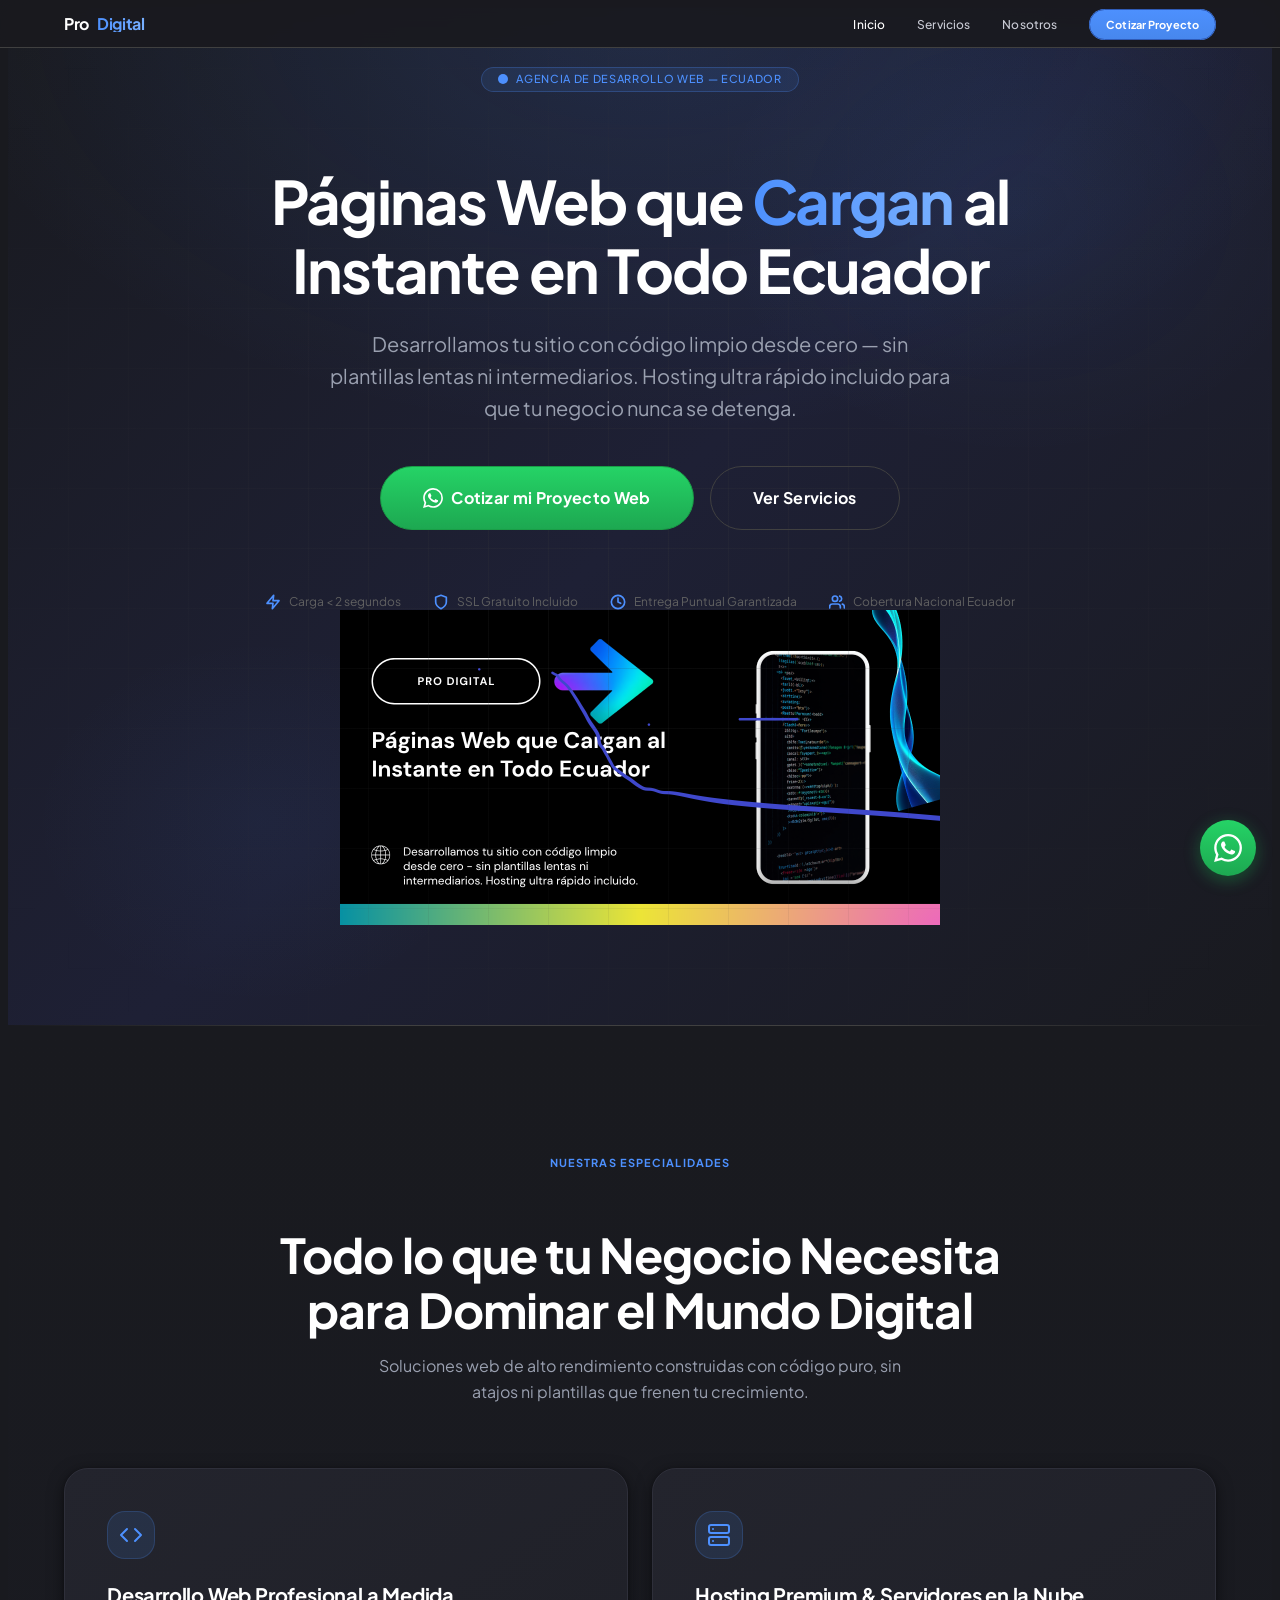
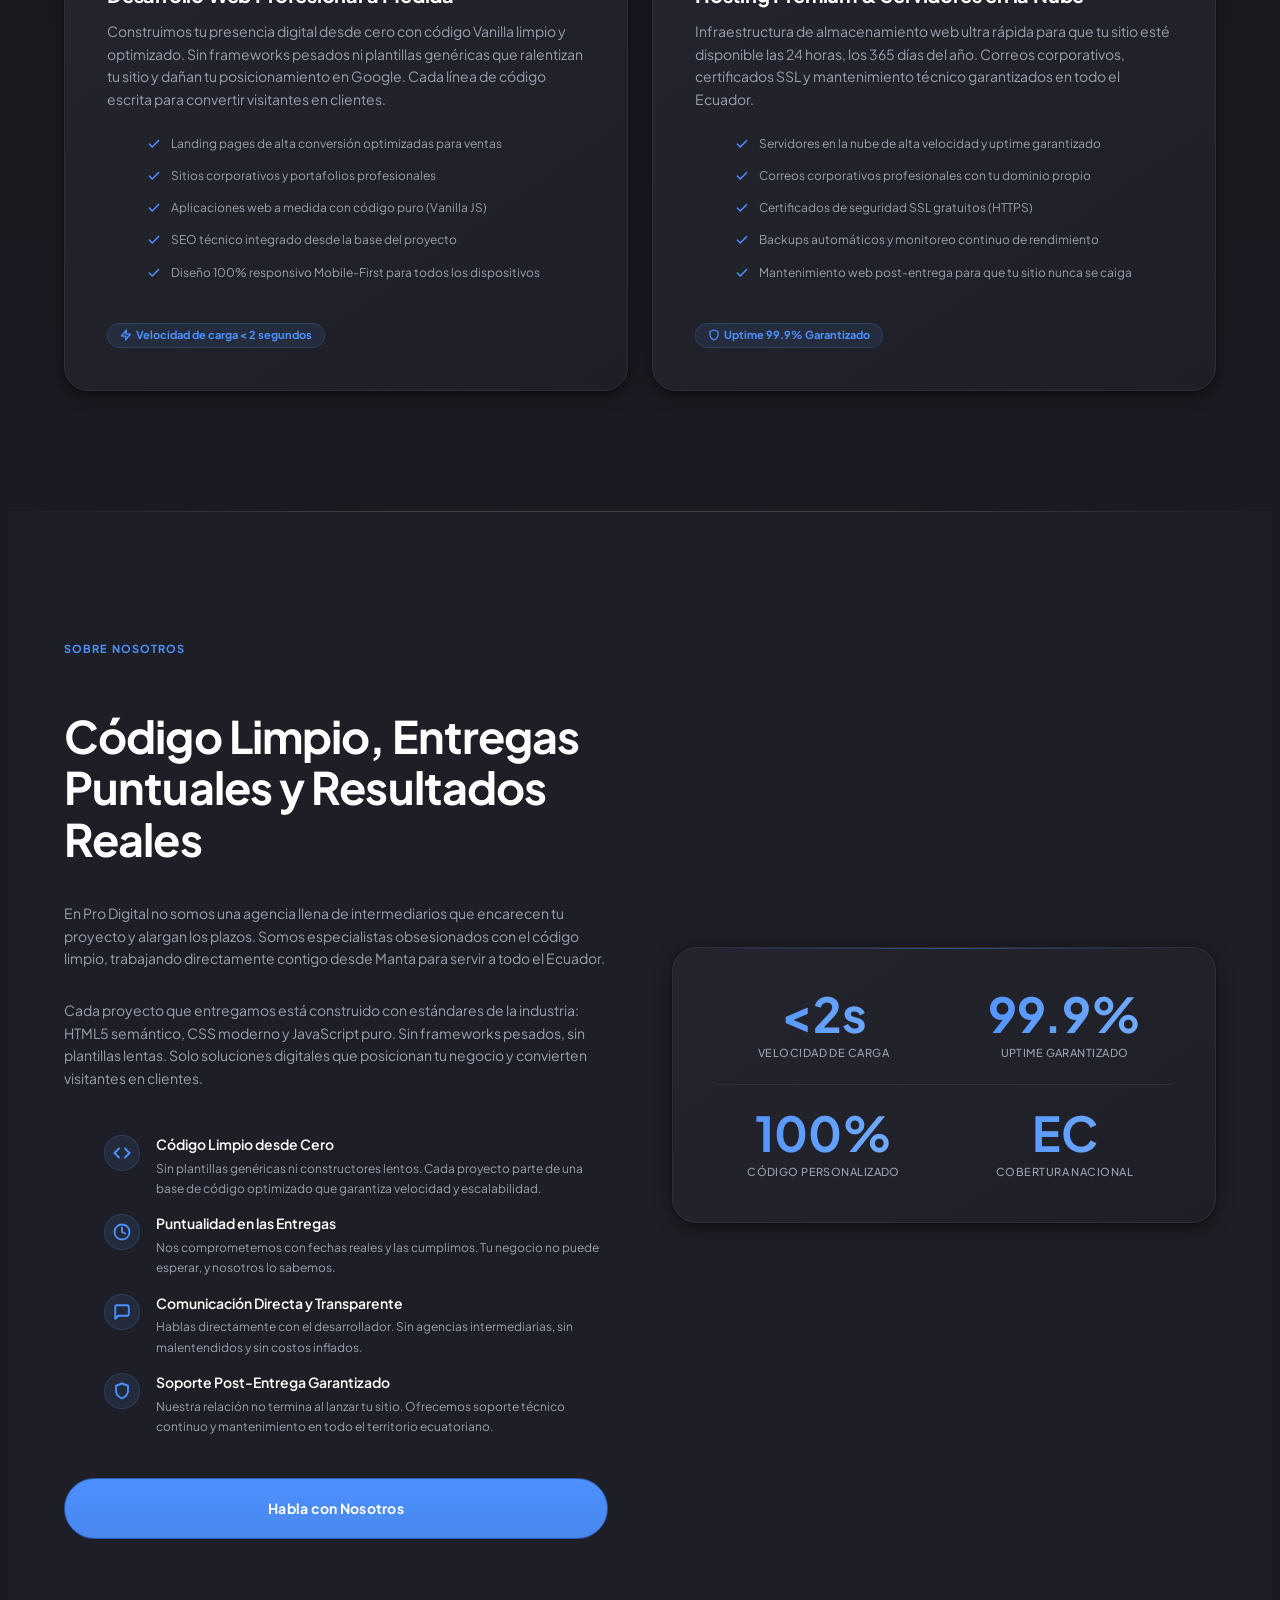
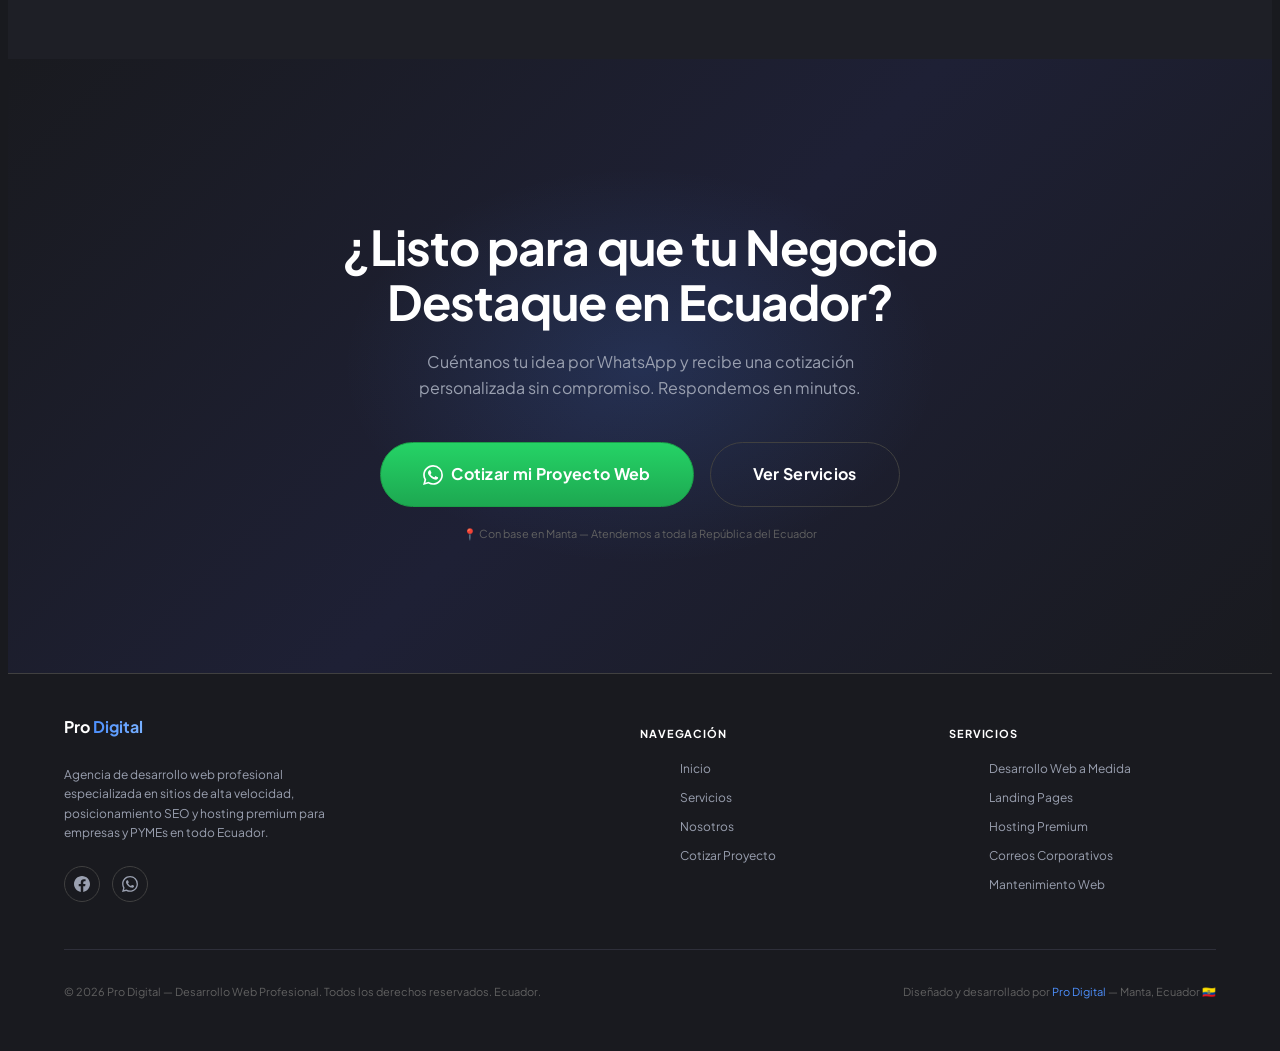
==== commit c33b7462: "Update index.html" ====
--- a/Mi pagina Web/index.html
+++ b/Mi pagina Web/index.html
@@ -34,7 +34,7 @@
     "description": "Agencia de desarrollo web profesional especializada en sitios de alta velocidad, posicionamiento SEO y hosting premium para empresas y PYMEs en todo Ecuador. Código limpio desde cero, sin plantillas lentas.",
     "url": "https://www.prodigitalec.com",
     "logo": "https://www.prodigitalec.com/images/logo.png",
-    "image": "https://www.prodigitalec.com/images/og-image.jpg",
+    "image": "https://www.prodigitalec.com/images/og-image.png",
     "telephone": "+593XXXXXXXXX",
     "email": "contacto@prodigitalec.com",
     "foundingDate": "2024",
@@ -245,94 +245,88 @@
          SECCIÓN HERO
          ============================================================ -->
     <section id="home" class="hero" aria-labelledby="hero-title">
-      <div class="hero__content">
-
-        <!-- Badge de presentación -->
-        <p class="hero__badge reveal">
-          <!-- PUNTO 10 — aria-hidden en SVG decorativo -->
-          <svg
-            width="10"
-            height="10"
-            viewBox="0 0 10 10"
-            fill="currentColor"
-            aria-hidden="true"
-            focusable="false"
-          >
-            <circle cx="5" cy="5" r="5"/>
-          </svg>
-          Agencia de Desarrollo Web — Ecuador
-        </p>
-
-        <!-- H1 principal -->
-        <h1 class="hero__title reveal reveal--delay-1" id="hero-title">
-          Páginas Web que
-          <span class="hero__title-accent"> Venden y Cargan</span>
-          al Instante en Todo Ecuador
-        </h1>
-
-        <!-- Subtítulo / propuesta de valor -->
-        <p class="hero__subtitle reveal reveal--delay-2">
-          Desarrollamos tu sitio con código limpio desde cero — sin plantillas lentas ni
-          intermediarios. Hosting ultra rápido incluido para que tu negocio nunca se detenga.
-        </p>
-
-        <!-- Grupo de botones CTA -->
-        <div class="hero__cta-group reveal reveal--delay-3">
-          <a
-            href="https://wa.me/593XXXXXXXXX?text=Hola%2C%20me%20interesa%20cotizar%20un%20proyecto%20web%20con%20Pro%20Digital."
-            class="btn btn--whatsapp btn--lg"
-            target="_blank"
-            rel="noopener noreferrer"
-            aria-label="Cotizar mi proyecto web por WhatsApp"
-          >
-            <span class="btn__icon" aria-hidden="true">
-              <svg width="20" height="20" viewBox="0 0 24 24" fill="currentColor" aria-hidden="true" focusable="false">
-                <path d="M17.472 14.382c-.297-.149-1.758-.867-2.03-.967-.273-.099-.471-.148-.67.15-.197.297-.767.966-.94 1.164-.173.199-.347.223-.644.075-.297-.15-1.255-.463-2.39-1.475-.883-.788-1.48-1.761-1.653-2.059-.173-.297-.018-.458.13-.606.134-.133.298-.347.446-.52.149-.174.198-.298.298-.497.099-.198.05-.371-.025-.52-.075-.149-.669-1.612-.916-2.207-.242-.579-.487-.5-.669-.51-.173-.008-.371-.01-.57-.01-.198 0-.52.074-.792.372-.272.297-1.04 1.016-1.04 2.479 0 1.462 1.065 2.875 1.213 3.074.149.198 2.096 3.2 5.077 4.487.709.306 1.262.489 1.694.625.712.227 1.36.195 1.871.118.571-.085 1.758-.719 2.006-1.413.248-.694.248-1.289.173-1.413-.074-.124-.272-.198-.57-.347m-5.421 7.403h-.004a9.87 9.87 0 01-5.031-1.378l-.361-.214-3.741.982.998-3.648-.235-.374a9.86 9.86 0 01-1.51-5.26c.001-5.45 4.436-9.884 9.888-9.884 2.64 0 5.122 1.03 6.988 2.898a9.825 9.825 0 012.893 6.994c-.003 5.45-4.437 9.884-9.885 9.884m8.413-18.297A11.815 11.815 0 0012.05 0C5.495 0 .16 5.335.157 11.892c0 2.096.547 4.142 1.588 5.945L.057 24l6.305-1.654a11.882 11.882 0 005.683 1.448h.005c6.554 0 11.89-5.335 11.893-11.893a11.821 11.821 0 00-3.48-8.413z"/>
-              </svg>
-            </span>
-            Cotizar mi Proyecto Web
-          </a>
-          <a href="#services" class="btn btn--secondary btn--lg">
-            Ver Servicios
-          </a>
+      <div class="hero__inner container">
+
+        <!-- Columna izquierda: texto -->
+        <div class="hero__content">
+
+          <!-- Badge de presentación -->
+          <p class="hero__badge reveal">
+            <svg width="10" height="10" viewBox="0 0 10 10" fill="currentColor" aria-hidden="true" focusable="false"><circle cx="5" cy="5" r="5"/></svg>
+            Agencia de Desarrollo Web — Ecuador
+          </p>
+
+          <!-- H1 principal -->
+          <h1 class="hero__title reveal reveal--delay-1" id="hero-title">
+            Páginas Web que
+            <span class="hero__title-accent">Cargan</span>
+            al Instante en Todo Ecuador
+          </h1>
+
+          <!-- Subtítulo -->
+          <p class="hero__subtitle reveal reveal--delay-2">
+            Desarrollamos tu sitio con código limpio desde cero — sin plantillas lentas ni
+            intermediarios. Hosting ultra rápido incluido para que tu negocio nunca se detenga.
+          </p>
+
+          <!-- CTAs -->
+          <div class="hero__cta-group reveal reveal--delay-3">
+            <a href="https://wa.me/593963143138?text=Hola%2C%20me%20interesa%20cotizar%20un%20proyecto%20web%20con%20Pro%20Digital." class="btn btn--whatsapp btn--lg" target="_blank" rel="noopener noreferrer" aria-label="Cotizar mi proyecto web por WhatsApp">
+              <span class="btn__icon" aria-hidden="true">
+                <svg width="20" height="20" viewBox="0 0 24 24" fill="currentColor" aria-hidden="true" focusable="false"><path d="M17.472 14.382c-.297-.149-1.758-.867-2.03-.967-.273-.099-.471-.148-.67.15-.197.297-.767.966-.94 1.164-.173.199-.347.223-.644.075-.297-.15-1.255-.463-2.39-1.475-.883-.788-1.48-1.761-1.653-2.059-.173-.297-.018-.458.13-.606.134-.133.298-.347.446-.52.149-.174.198-.298.298-.497.099-.198.05-.371-.025-.52-.075-.149-.669-1.612-.916-2.207-.242-.579-.487-.5-.669-.51-.173-.008-.371-.01-.57-.01-.198 0-.52.074-.792.372-.272.297-1.04 1.016-1.04 2.479 0 1.462 1.065 2.875 1.213 3.074.149.198 2.096 3.2 5.077 4.487.709.306 1.262.489 1.694.625.712.227 1.36.195 1.871.118.571-.085 1.758-.719 2.006-1.413.248-.694.248-1.289.173-1.413-.074-.124-.272-.198-.57-.347m-5.421 7.403h-.004a9.87 9.87 0 01-5.031-1.378l-.361-.214-3.741.982.998-3.648-.235-.374a9.86 9.86 0 01-1.51-5.26c.001-5.45 4.436-9.884 9.888-9.884 2.64 0 5.122 1.03 6.988 2.898a9.825 9.825 0 012.893 6.994c-.003 5.45-4.437 9.884-9.885 9.884m8.413-18.297A11.815 11.815 0 0012.05 0C5.495 0 .16 5.335.157 11.892c0 2.096.547 4.142 1.588 5.945L.057 24l6.305-1.654a11.882 11.882 0 005.683 1.448h.005c6.554 0 11.89-5.335 11.893-11.893a11.821 11.821 0 00-3.48-8.413z"/></svg>
+              </span>
+              Cotizar mi Proyecto Web
+            </a>
+            <a href="#services" class="btn btn--secondary btn--lg">Ver Servicios</a>
+          </div>
+
+          <!-- Trust indicators -->
+          <div class="hero__trust reveal reveal--delay-4" aria-label="Indicadores de confianza">
+            <div class="hero__trust-item">
+              <svg width="16" height="16" viewBox="0 0 24 24" fill="none" stroke="currentColor" stroke-width="2.5" stroke-linecap="round" stroke-linejoin="round" aria-hidden="true" focusable="false"><polyline points="13 2 3 14 12 14 11 22 21 10 12 10 13 2"/></svg>
+              <span>Carga &lt; 2 segundos</span>
+            </div>
+            <div class="hero__trust-item">
+              <svg width="16" height="16" viewBox="0 0 24 24" fill="none" stroke="currentColor" stroke-width="2.5" stroke-linecap="round" stroke-linejoin="round" aria-hidden="true" focusable="false"><path d="M12 22s8-4 8-10V5l-8-3-8 3v7c0 6 8 10 8 10z"/></svg>
+              <span>SSL Gratuito Incluido</span>
+            </div>
+            <div class="hero__trust-item">
+              <svg width="16" height="16" viewBox="0 0 24 24" fill="none" stroke="currentColor" stroke-width="2.5" stroke-linecap="round" stroke-linejoin="round" aria-hidden="true" focusable="false"><circle cx="12" cy="12" r="10"/><polyline points="12 6 12 12 16 14"/></svg>
+              <span>Entrega Puntual Garantizada</span>
+            </div>
+            <div class="hero__trust-item">
+              <svg width="16" height="16" viewBox="0 0 24 24" fill="none" stroke="currentColor" stroke-width="2.5" stroke-linecap="round" stroke-linejoin="round" aria-hidden="true" focusable="false"><path d="M17 21v-2a4 4 0 0 0-4-4H5a4 4 0 0 0-4 4v2"/><circle cx="9" cy="7" r="4"/><path d="M23 21v-2a4 4 0 0 0-3-3.87"/><path d="M16 3.13a4 4 0 0 1 0 7.75"/></svg>
+              <span>Cobertura Nacional Ecuador</span>
+            </div>
+          </div>
+
         </div>
 
-        <!-- Indicadores de confianza -->
-        <div class="hero__trust reveal reveal--delay-4" aria-label="Indicadores de confianza">
-
-          <div class="hero__trust-item">
-            <!-- PUNTO 10 — aria-hidden en todos los SVG decorativos -->
-            <svg width="16" height="16" viewBox="0 0 24 24" fill="none" stroke="currentColor" stroke-width="2.5" stroke-linecap="round" stroke-linejoin="round" aria-hidden="true" focusable="false">
-              <polyline points="13 2 3 14 12 14 11 22 21 10 12 10 13 2"/>
-            </svg>
-            <span>Carga &lt; 2 segundos</span>
+        <!-- Columna derecha: mockup laptop con og-image -->
+        <div class="hero__visual reveal reveal--delay-2" aria-hidden="true">
+          <div class="hero__image-frame">
+            <div class="mockup-laptop">
+              <div class="mockup-laptop__screen">
+                <div class="mockup-laptop__bar">
+                  <span class="mockup-laptop__dot"></span>
+                  <span class="mockup-laptop__dot"></span>
+                  <span class="mockup-laptop__dot"></span>
+                </div>
+                <img
+                  src="og-image.png"
+                  alt="Pro Digital — Desarrollo Web Profesional en Ecuador"
+                  class="hero__image"
+                  width="600"
+                  height="315"
+                  loading="eager"
+                  decoding="async"
+                />
+              </div>
+              <div class="mockup-laptop__base"></div>
+              <div class="mockup-laptop__foot"></div>
+            </div>
+            <div class="hero__image-glow" aria-hidden="true"></div>
           </div>
-
-          <div class="hero__trust-item">
-            <svg width="16" height="16" viewBox="0 0 24 24" fill="none" stroke="currentColor" stroke-width="2.5" stroke-linecap="round" stroke-linejoin="round" aria-hidden="true" focusable="false">
-              <path d="M12 22s8-4 8-10V5l-8-3-8 3v7c0 6 8 10 8 10z"/>
-            </svg>
-            <span>SSL Gratuito Incluido</span>
-          </div>
-
-          <div class="hero__trust-item">
-            <svg width="16" height="16" viewBox="0 0 24 24" fill="none" stroke="currentColor" stroke-width="2.5" stroke-linecap="round" stroke-linejoin="round" aria-hidden="true" focusable="false">
-              <circle cx="12" cy="12" r="10"/>
-              <polyline points="12 6 12 12 16 14"/>
-            </svg>
-            <span>Entrega Puntual Garantizada</span>
-          </div>
-
-          <div class="hero__trust-item">
-            <svg width="16" height="16" viewBox="0 0 24 24" fill="none" stroke="currentColor" stroke-width="2.5" stroke-linecap="round" stroke-linejoin="round" aria-hidden="true" focusable="false">
-              <path d="M17 21v-2a4 4 0 0 0-4-4H5a4 4 0 0 0-4 4v2"/>
-              <circle cx="9" cy="7" r="4"/>
-              <path d="M23 21v-2a4 4 0 0 0-3-3.87"/>
-              <path d="M16 3.13a4 4 0 0 1 0 7.75"/>
-            </svg>
-            <span>Cobertura Nacional Ecuador</span>
-          </div>
-
         </div>
 
       </div>
@@ -811,4 +805,4 @@
   </script>
 
 </body>
-</html>+</html>
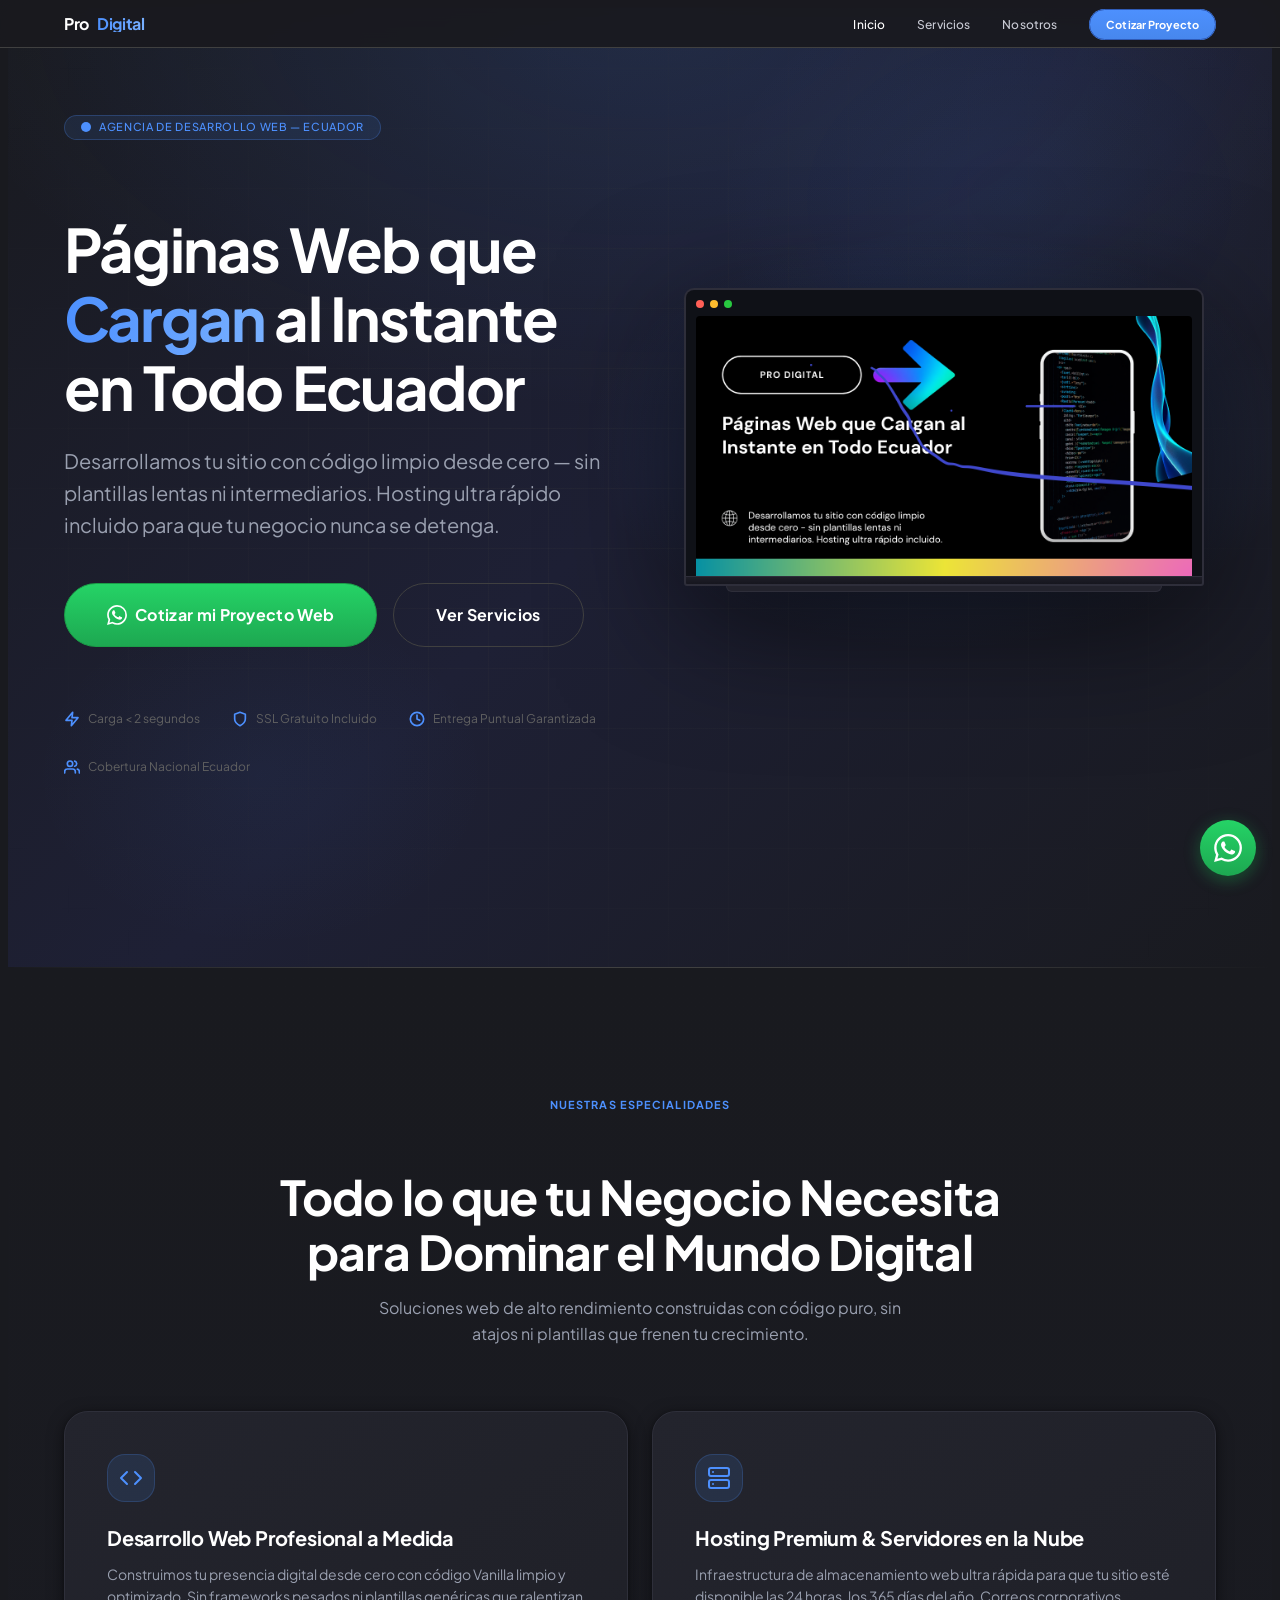
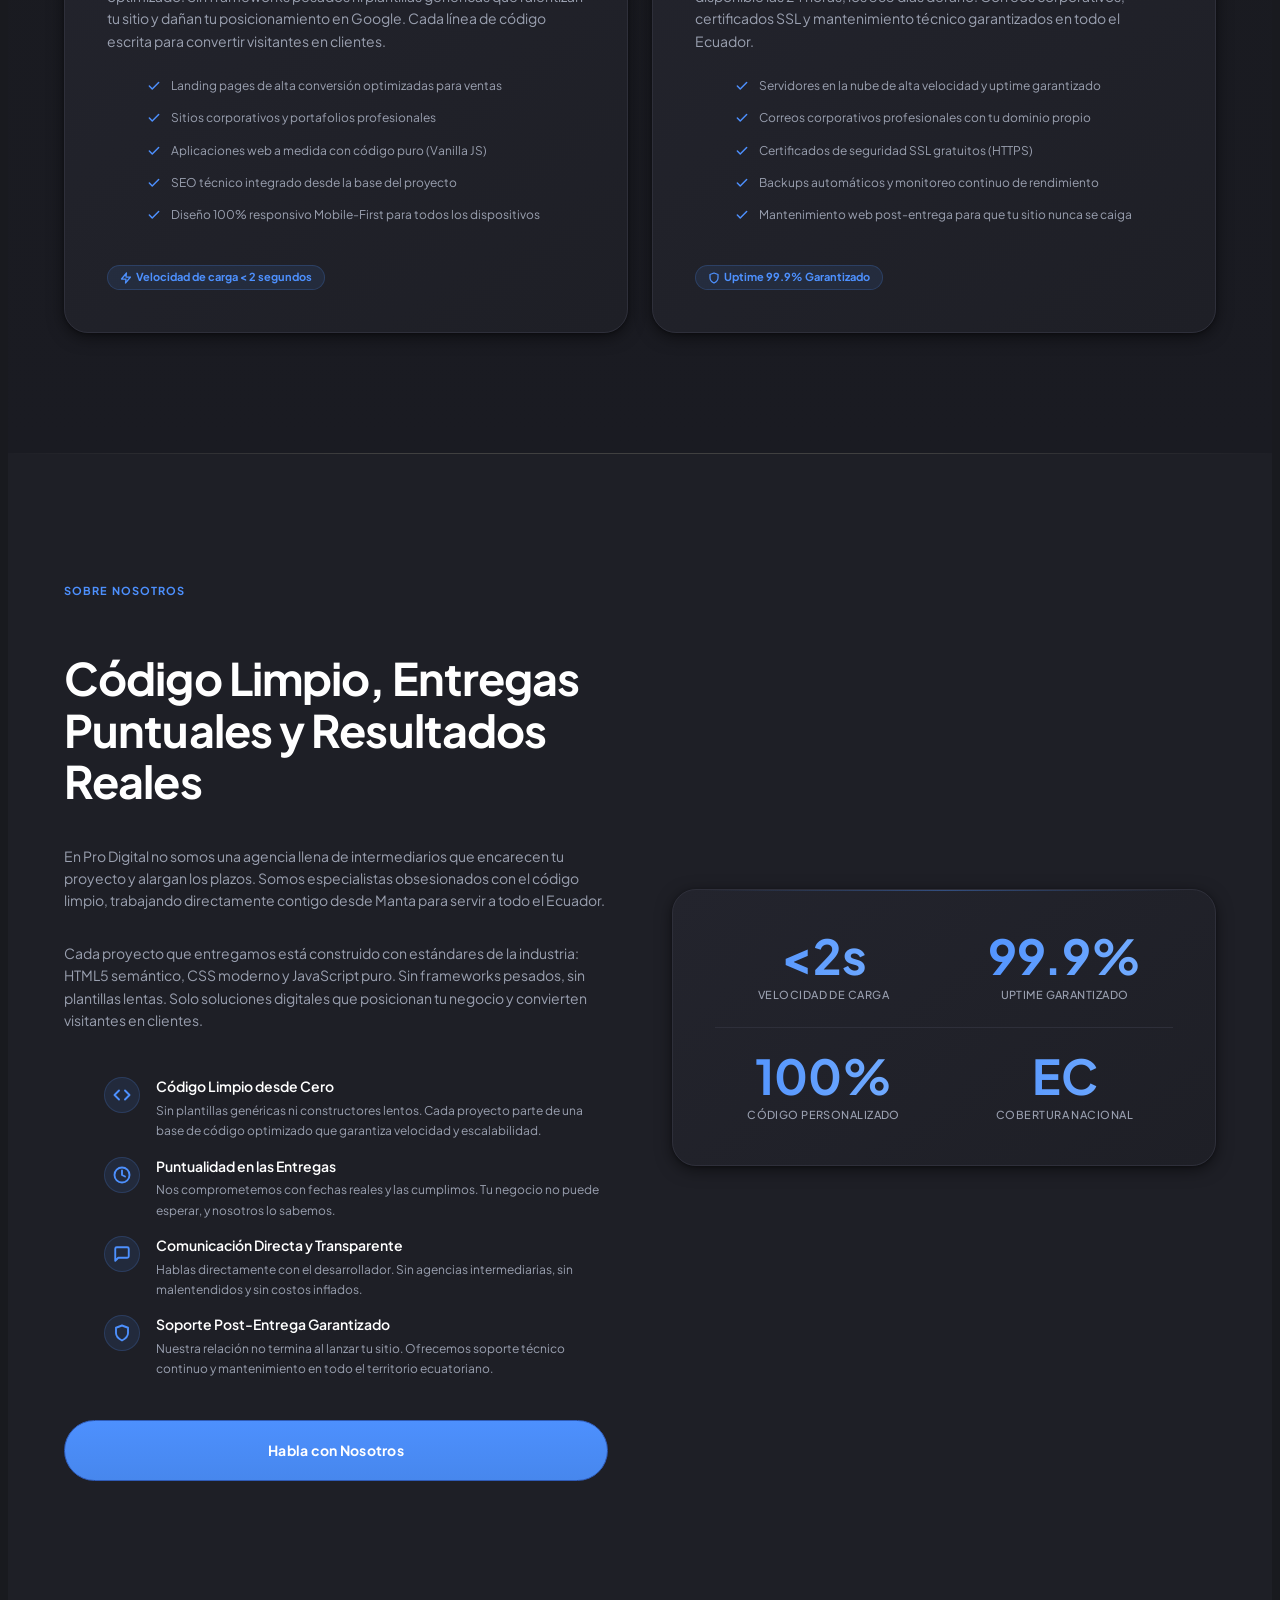
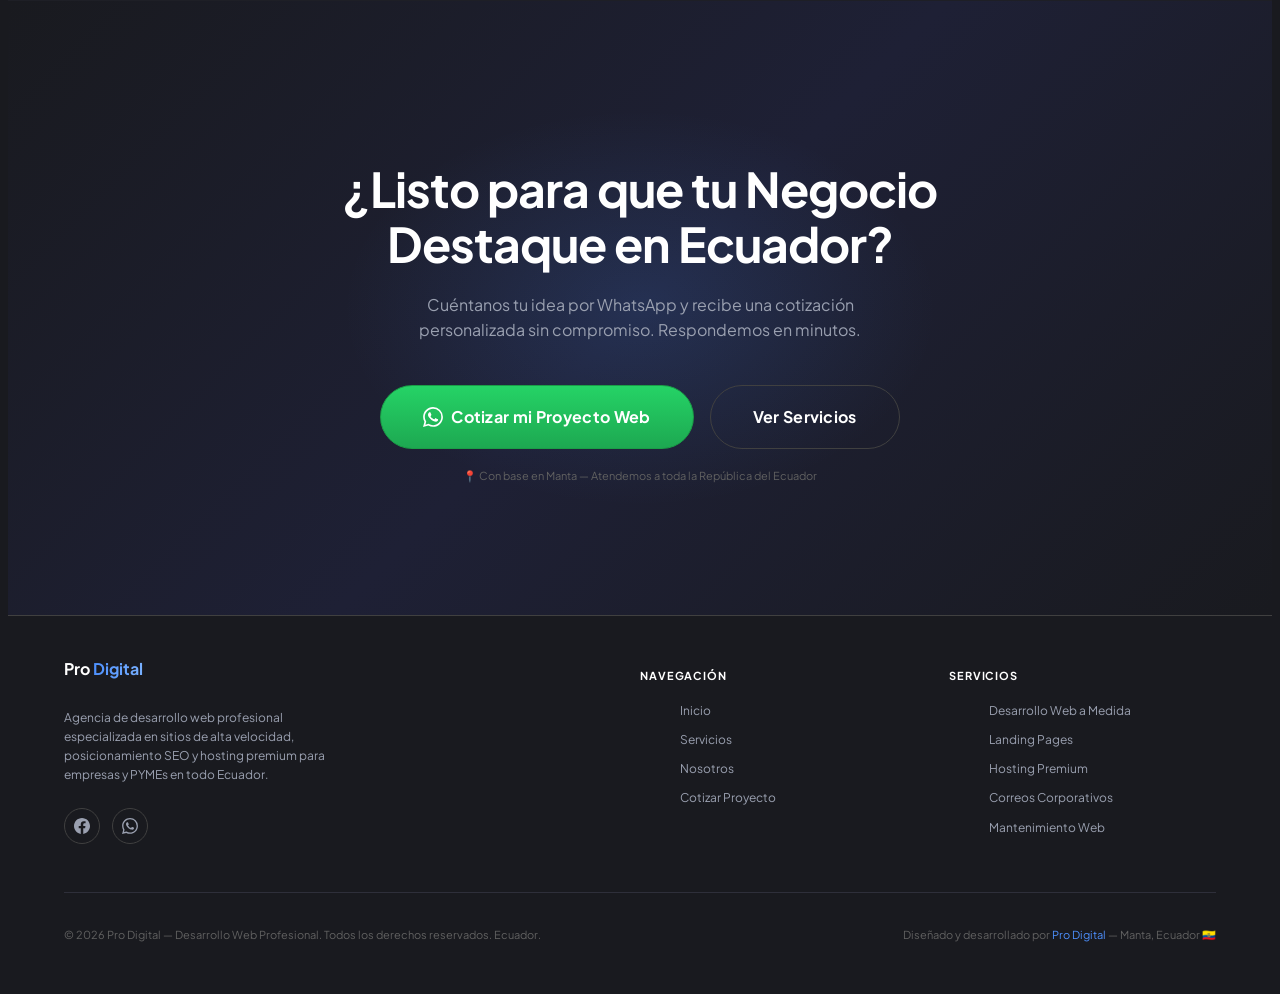
==== commit ac1ace9a: "Update index.html" ====
--- a/Mi pagina Web/index.html
+++ b/Mi pagina Web/index.html
@@ -20,7 +20,17 @@
   <meta property="og:type" content="website" />
   <meta property="og:title" content="Pro Digital — Desarrollo Web Profesional en Ecuador" />
   <meta property="og:description" content="Páginas web que venden y cargan en menos de 2 segundos. Código limpio desde cero + hosting ultra rápido para todo Ecuador." />
+  <meta property="og:url" content="https://prodigitalecuador.com" />
+  <meta property="og:image" content="https://prodigitalecuador.com/og-image.png" />
+  <meta property="og:image:width" content="1200" />
+  <meta property="og:image:height" content="630" />
   <meta property="og:locale" content="es_EC" />
+
+  <!-- Twitter / X (también lo leen WhatsApp, Telegram y LinkedIn) -->
+  <meta name="twitter:card" content="summary_large_image" />
+  <meta name="twitter:title" content="Pro Digital — Desarrollo Web Profesional en Ecuador" />
+  <meta name="twitter:description" content="Páginas web que venden y cargan en menos de 2 segundos. Código limpio desde cero + hosting ultra rápido para todo Ecuador." />
+  <meta name="twitter:image" content="https://prodigitalecuador.com/og-image.png" />
 
   <!-- ============================================================
        PUNTO 8 — SEO LOCAL AVANZADO: JSON-LD Schema.org
@@ -725,7 +735,6 @@
               rel="noopener noreferrer"
               aria-label="Visitar la página de Facebook de Pro Digital"
             >
-              <!-- PUNTO 10 — aria-hidden en SVG de red social (el aria-label del <a> lo describe) -->
               <svg width="16" height="16" viewBox="0 0 24 24" fill="currentColor" aria-hidden="true" focusable="false">
                 <path d="M24 12.073c0-6.627-5.373-12-12-12s-12 5.373-12 12c0 5.99 4.388 10.954 10.125 11.854v-8.385H7.078v-3.47h3.047V9.43c0-3.007 1.792-4.669 4.533-4.669 1.312 0 2.686.235 2.686.235v2.953H15.83c-1.491 0-1.956.925-1.956 1.874v2.25h3.328l-.532 3.47h-2.796v8.385C19.612 23.027 24 18.062 24 12.073z"/>
               </svg>
--- a/Mi pagina Web/styles.css
+++ b/Mi pagina Web/styles.css
@@ -568,6 +568,167 @@
 
 
 /* ============================================================
+   HERO — Layout dos columnas + mockup laptop
+   ============================================================ */
+
+.hero {
+  text-align: left;
+  align-items: stretch;
+}
+
+.hero__inner {
+  position: relative;
+  z-index: 1;
+  display: grid;
+  grid-template-columns: 1fr 1fr;
+  align-items: center;
+  gap: var(--space-64);
+  width: 100%;
+  max-width: 1200px;
+  margin-inline: auto;
+  padding-inline: var(--space-24);
+  padding-top: var(--space-48);
+  padding-bottom: var(--space-96);
+}
+
+.hero .hero__content {
+  max-width: none;
+  margin-left: 0;
+  margin-right: 0;
+  padding-inline: 0;
+  text-align: left;
+}
+
+.hero .hero__subtitle {
+  margin-left: 0;
+  margin-right: 0;
+}
+
+.hero .hero__cta-group {
+  justify-content: flex-start;
+}
+
+.hero .hero__trust {
+  justify-content: flex-start;
+}
+
+/* Columna derecha */
+.hero__visual {
+  display: flex;
+  align-items: center;
+  justify-content: center;
+}
+
+.hero__image-frame {
+  position: relative;
+  width: 100%;
+  max-width: 520px;
+}
+
+.hero__image-glow {
+  position: absolute;
+  inset: -20%;
+  background: radial-gradient(
+    ellipse 70% 70% at 50% 50%,
+    rgba(77, 144, 254, 0.22) 0%,
+    transparent 70%
+  );
+  pointer-events: none;
+  z-index: 0;
+  border-radius: 50%;
+}
+
+/* Mockup laptop */
+.mockup-laptop {
+  width: 100%;
+  filter: drop-shadow(0 32px 64px rgba(0, 0, 0, 0.6));
+  position: relative;
+  z-index: 1;
+}
+
+.mockup-laptop__screen {
+  background: #0f1117;
+  border-radius: 10px 10px 0 0;
+  border: 2px solid #2e2e3a;
+  border-bottom: none;
+  padding: 10px 10px 0;
+  overflow: hidden;
+}
+
+.mockup-laptop__bar {
+  display: flex;
+  align-items: center;
+  gap: 6px;
+  padding-bottom: 8px;
+}
+
+.mockup-laptop__dot {
+  width: 8px;
+  height: 8px;
+  border-radius: 50%;
+}
+
+.mockup-laptop__dot:nth-child(1) { background: #ff5f57; }
+.mockup-laptop__dot:nth-child(2) { background: #febc2e; }
+.mockup-laptop__dot:nth-child(3) { background: #28c840; }
+
+.mockup-laptop__screen .hero__image {
+  width: 100%;
+  height: auto;
+  display: block;
+  border-radius: 4px 4px 0 0;
+  box-shadow: none;
+}
+
+.mockup-laptop__base {
+  height: 10px;
+  background: linear-gradient(180deg, #1e1e28 0%, #16161e 100%);
+  border: 2px solid #2e2e3a;
+  border-top: 1px solid #2e2e3a;
+  border-radius: 0 0 3px 3px;
+}
+
+.mockup-laptop__foot {
+  height: 6px;
+  background: #23232d;
+  border-radius: 0 0 8px 8px;
+  border: 1px solid #2e2e3a;
+  border-top: none;
+  margin: 0 8%;
+}
+
+/* Responsive — apila en móvil */
+@media (max-width: 900px) {
+  .hero {
+    text-align: center;
+  }
+  .hero__inner {
+    grid-template-columns: 1fr;
+    gap: var(--space-48);
+    padding-top: var(--space-96);
+  }
+  .hero .hero__content {
+    text-align: center;
+  }
+  .hero .hero__subtitle {
+    margin-inline: auto;
+  }
+  .hero .hero__cta-group {
+    justify-content: center;
+  }
+  .hero .hero__trust {
+    justify-content: center;
+  }
+  .hero__visual {
+    order: -1;
+  }
+  .hero__image-frame {
+    max-width: 380px;
+  }
+}
+
+
+/* ============================================================
    7. BOTONES
    Basado directamente en los estados de Stitch: goog-buttonset-action
    ============================================================ */
@@ -1676,4 +1837,4 @@
   .hero__title {
     letter-spacing: -0.02em;
   }
-}+}
